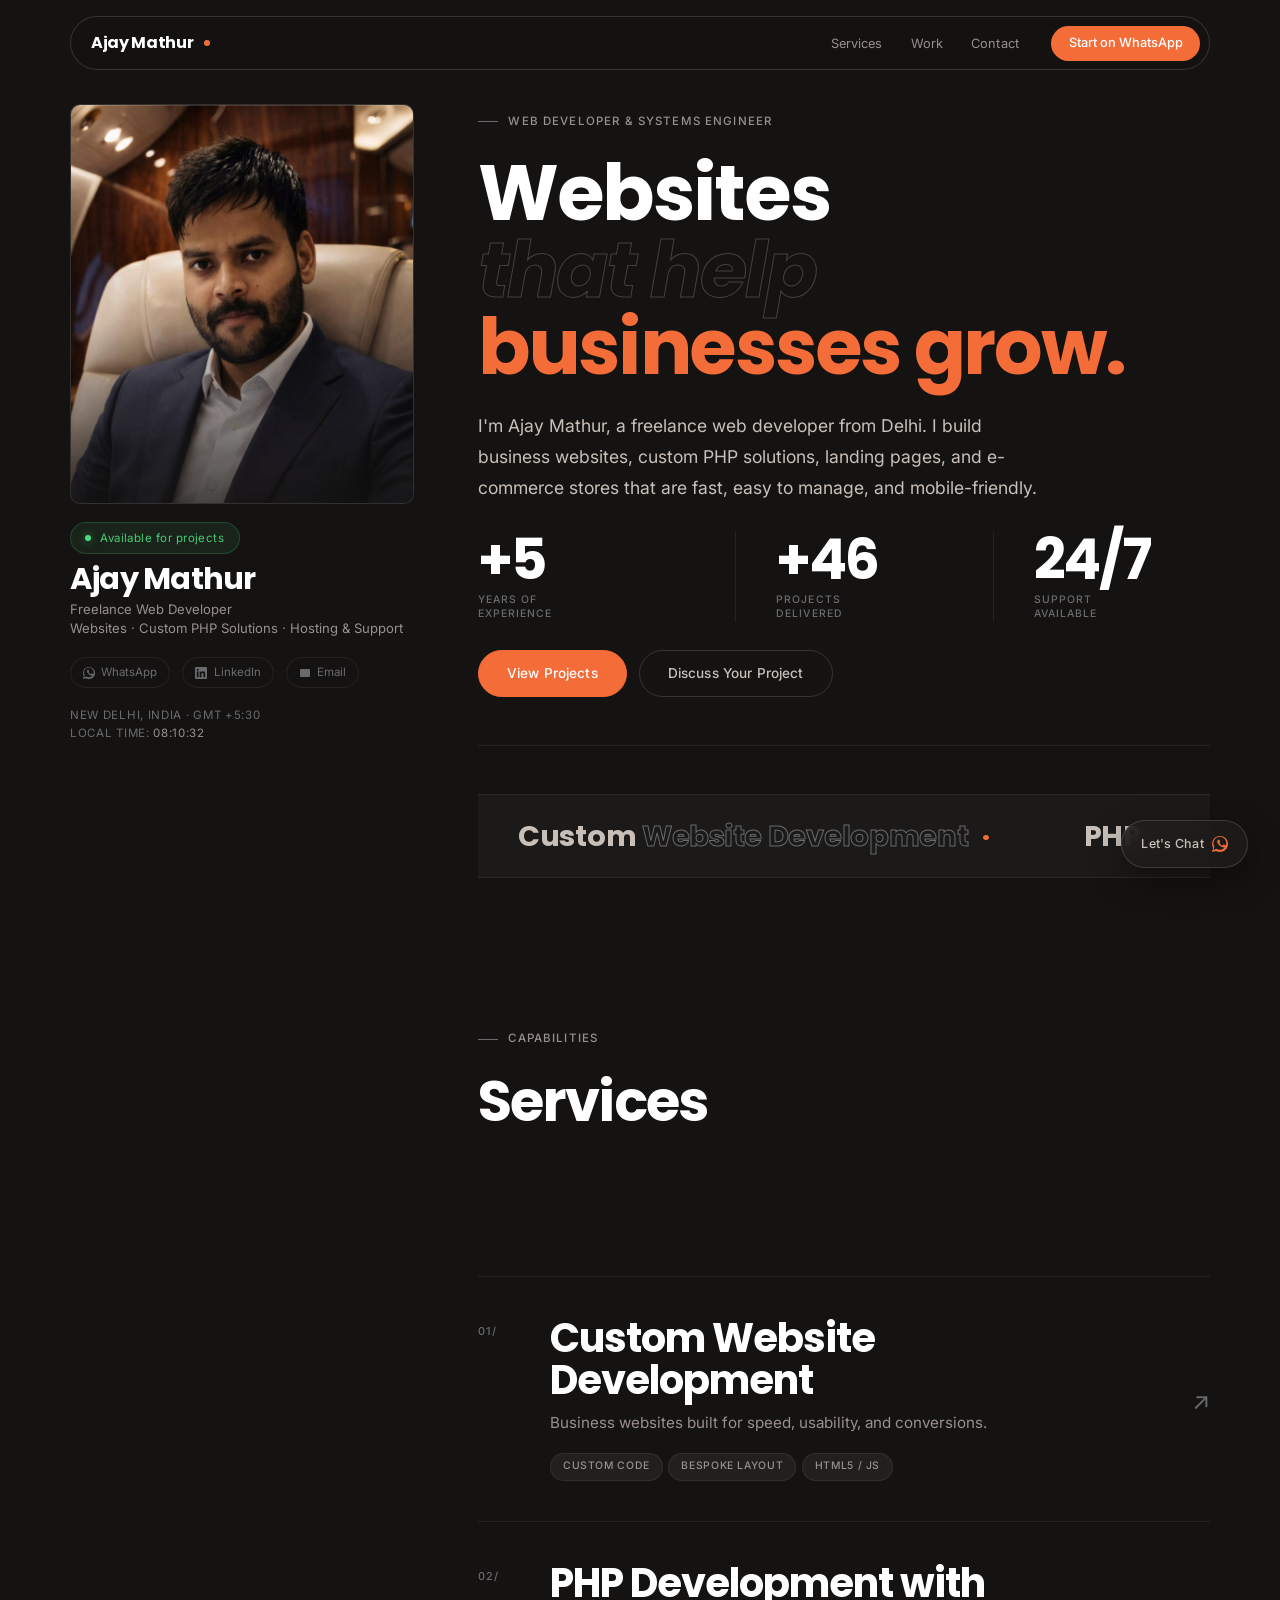
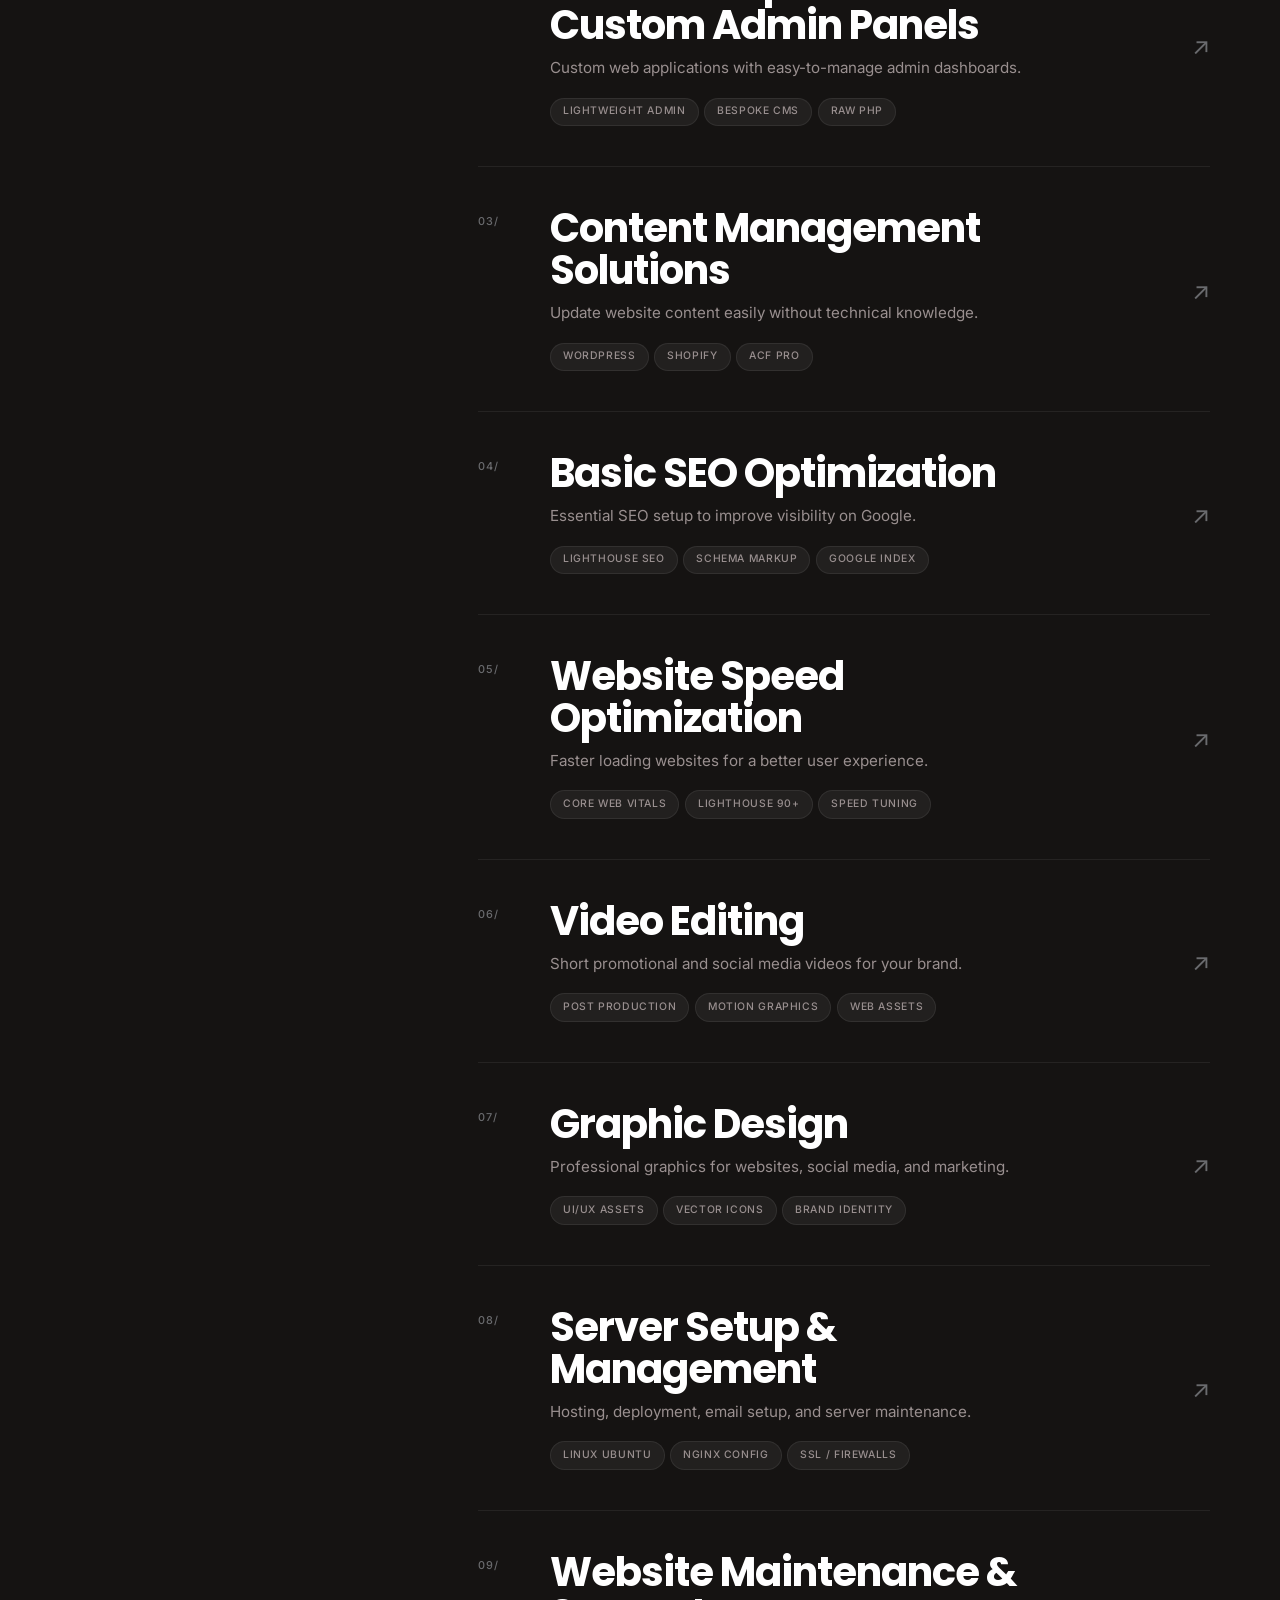
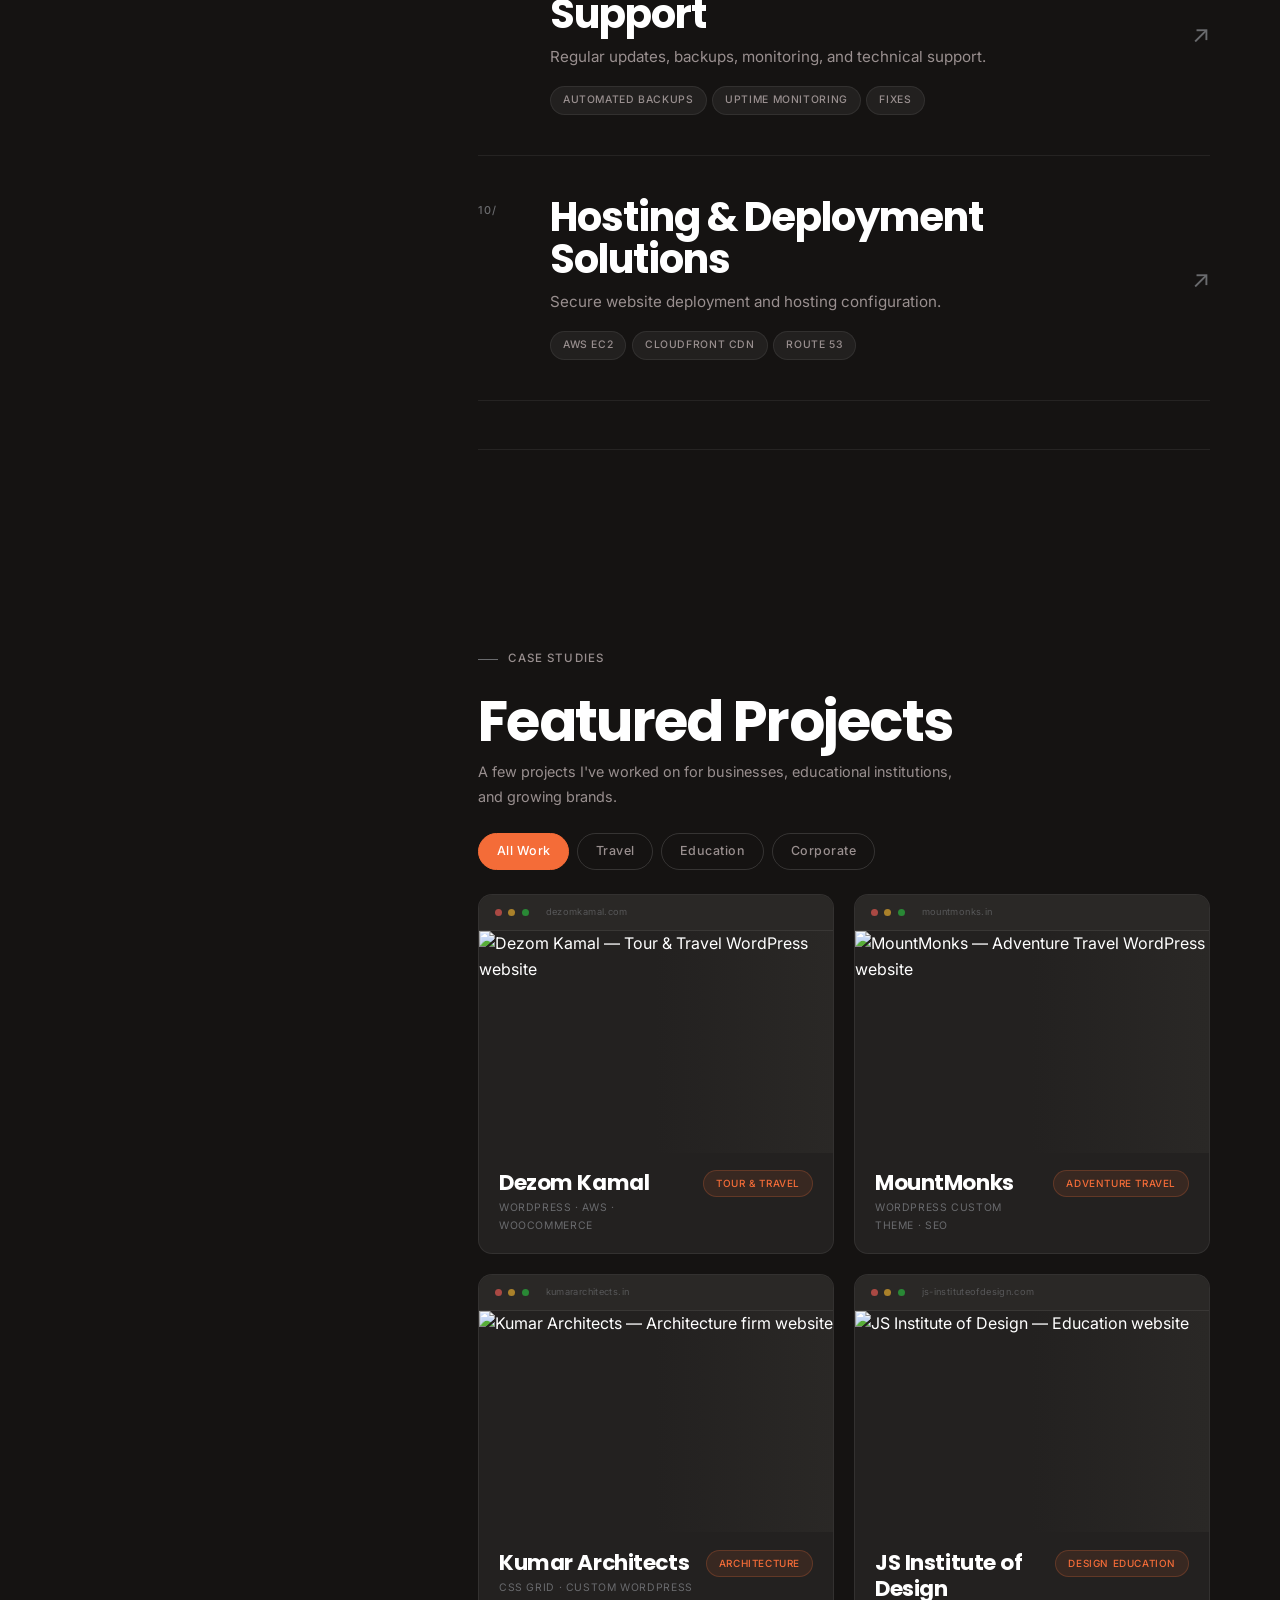
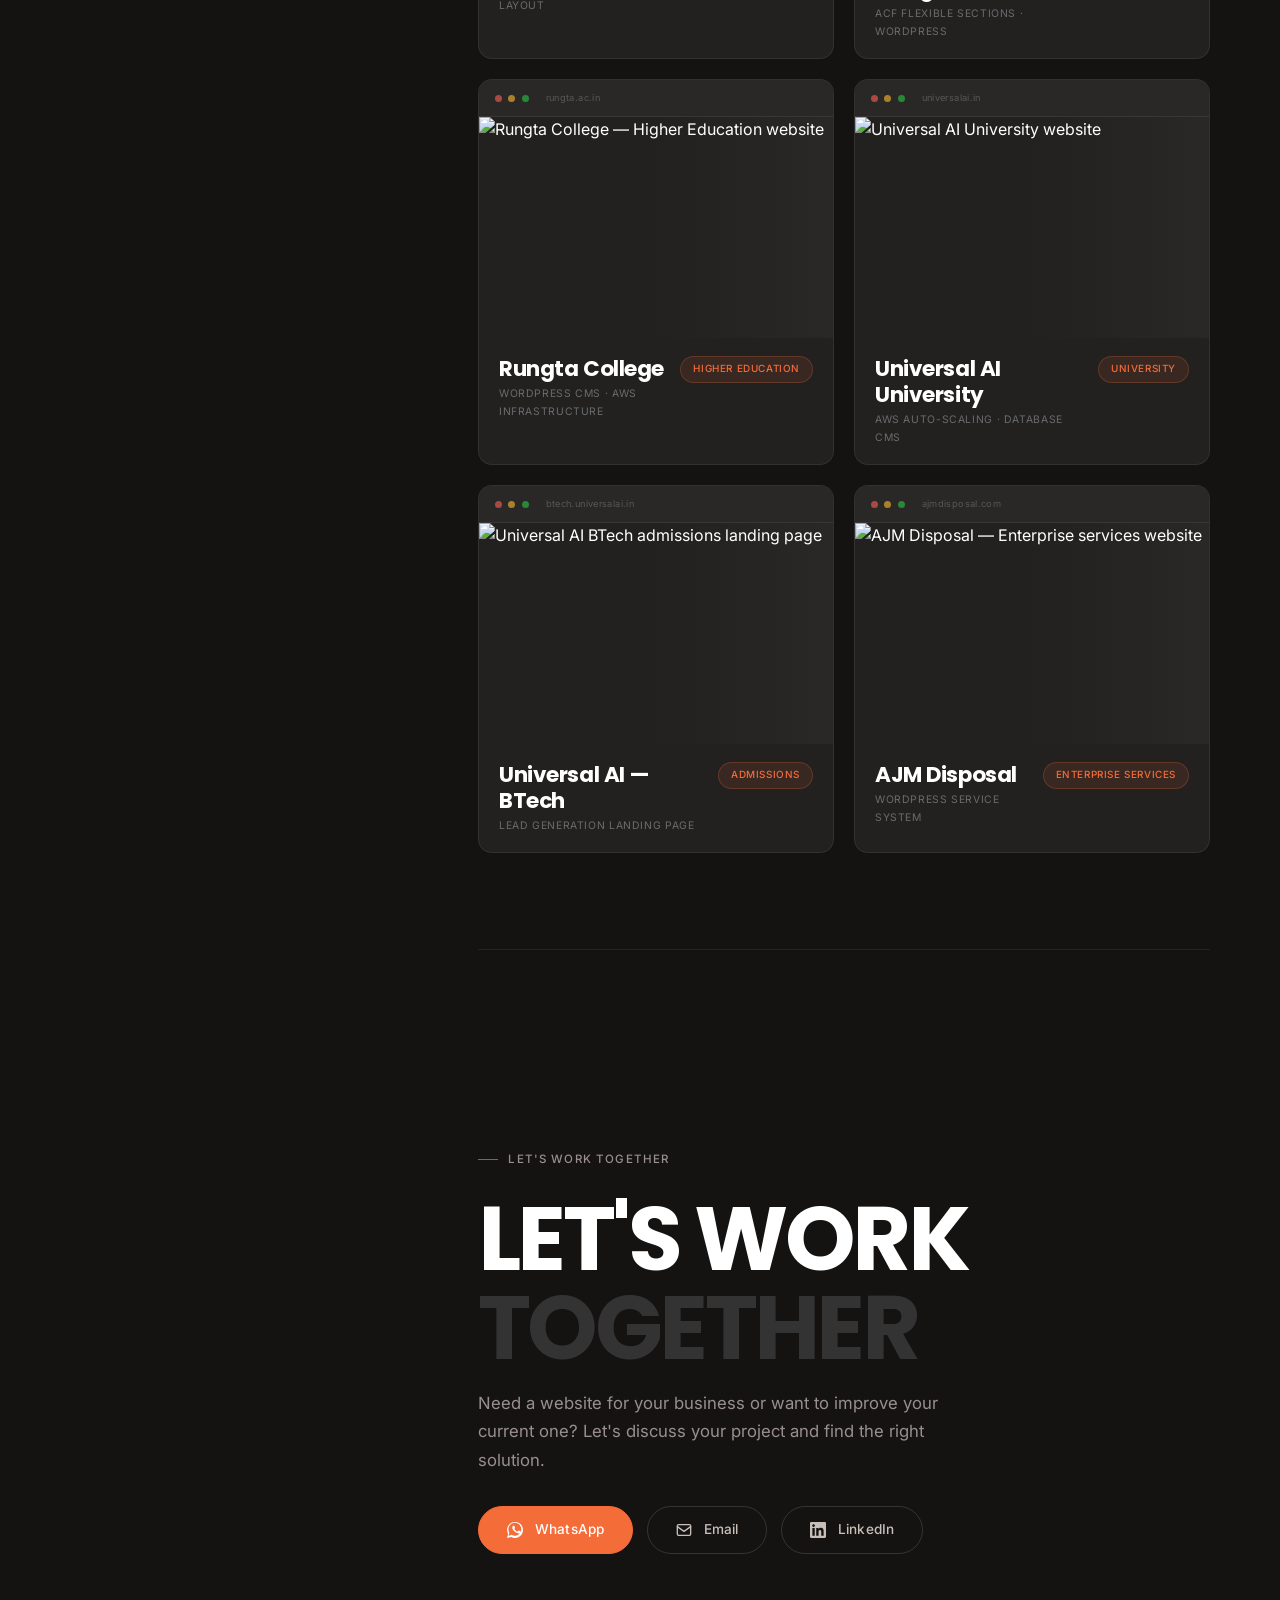
==== index.html @ 5caf0325 "Update index.html" ====
<!DOCTYPE html>
<html lang="en">
<head>
  <meta charset="UTF-8">
  <meta name="viewport" content="width=device-width, initial-scale=1.0">
  <title>Ajay Mathur — Freelance Web Developer & WordPress Specialist</title>
  <meta name="description" content="Ajay Mathur — Freelance WordPress Developer, Shopify Developer, AWS Deployment Specialist and Website Migration Expert based in New Delhi, India.">
  <meta name="keywords" content="Ajay Mathur, WordPress developer India, Shopify developer, AWS deployment, website migration, web developer">
  <meta name="author" content="Ajay Mathur">
  <meta property="og:title" content="Ajay Mathur — Freelance Web Developer">
  <meta property="og:description" content="WordPress Developer · Shopify Developer · AWS Deployment Specialist · Website Migration & Optimization Expert">
  <meta property="og:type" content="website">
  <meta property="og:url" content="https://ajaymathurofficial.github.io/">
  <meta name="twitter:card" content="summary_large_image">
  <meta name="twitter:title" content="Ajay Mathur — Freelance Web Developer">
  <link rel="preconnect" href="https://fonts.googleapis.com">
  <link rel="preconnect" href="https://fonts.gstatic.com" crossorigin>
  <link rel="stylesheet" href="css/main.css">
  <link rel="stylesheet" href="css/pages.css">
  <link rel="stylesheet" href="css/mobile.css">
  <link rel="apple-touch-icon" sizes="57x57" href="/apple-icon-57x57.png">
<link rel="apple-touch-icon" sizes="60x60" href="/apple-icon-60x60.png">
<link rel="apple-touch-icon" sizes="72x72" href="/apple-icon-72x72.png">
<link rel="apple-touch-icon" sizes="76x76" href="/apple-icon-76x76.png">
<link rel="apple-touch-icon" sizes="114x114" href="/apple-icon-114x114.png">
<link rel="apple-touch-icon" sizes="120x120" href="/apple-icon-120x120.png">
<link rel="apple-touch-icon" sizes="144x144" href="/apple-icon-144x144.png">
<link rel="apple-touch-icon" sizes="152x152" href="/apple-icon-152x152.png">
<link rel="apple-touch-icon" sizes="180x180" href="/apple-icon-180x180.png">
<link rel="icon" type="image/png" sizes="192x192"  href="/android-icon-192x192.png">
<link rel="icon" type="image/png" sizes="32x32" href="/favicon-32x32.png">
<link rel="icon" type="image/png" sizes="96x96" href="/favicon-96x96.png">
<link rel="icon" type="image/png" sizes="16x16" href="/favicon-16x16.png">
<link rel="manifest" href="/manifest.json">
<meta name="msapplication-TileColor" content="#ffffff">
<meta name="msapplication-TileImage" content="/ms-icon-144x144.png">
<meta name="theme-color" content="#ffffff">
</head>
<body>

  <div id="cursor-dot" aria-hidden="true"></div>
  <div id="cursor-ring" aria-hidden="true"></div>
  <div id="scroll-progress" aria-hidden="true"></div>

  <!-- ══ FLOATING NAV ══════════════════════════════════════ -->
  <header id="site-header" class="header" role="banner">
    <div class="header__inner">

      <a href="index.html" class="logo" aria-label="Ajay Mathur — Home">
        <span class="logo__name">Ajay Mathur</span>
        <span class="logo__dot" aria-hidden="true"></span>
      </a>

      <button id="nav-toggle" class="nav-toggle" aria-expanded="false" aria-controls="nav-menu" aria-label="Toggle navigation">
        <span></span><span></span><span></span>
      </button>

      <nav id="nav-menu" class="nav" role="navigation" aria-label="Main navigation">
        <ul class="nav__list" role="list">
          <li><a href="#services" class="nav__link">Services</a></li>
          <li><a href="#work"     class="nav__link">Work</a></li>
          <li><a href="#contact"  class="nav__link">Contact</a></li>
        </ul>
        <a href="https://wa.me/919310282075" target="_blank" rel="noopener noreferrer" class="nav__cta" data-magnetic>
          Start on WhatsApp
        </a>
      </nav>
    </div>
  </header>

  <main id="main-content">

    <!-- ══ MAIN LAYOUT: Sticky Sidebar + Scrolling Content ══ -->
    <div class="home-wrapper">

      <!-- LEFT — Sticky Sidebar -->
      <aside class="home-sidebar" aria-label="Profile sidebar">

        <!-- Portrait -->
        <div class="sidebar-portrait reveal-scale">
          <img
            src="profile.png"
            alt="Ajay Mathur — Freelance Web Developer & Systems Engineer, New Delhi"
            class="sidebar-portrait__img"
            width="480" height="640"
            loading="eager"
            fetchpriority="high"
          >
        </div>

        <!-- Name + status -->
        <div class="sidebar-info reveal reveal-delay-1">
          <div class="status-pill" style="margin-bottom: 0.6rem;">
            <span class="status-pill__dot" aria-hidden="true"></span>
            Available for projects
          </div>
          <p class="sidebar-info__name">Ajay Mathur</p>
          <p class="sidebar-info__role">
            Freelance Web Developer<br>
            Websites · Custom PHP Solutions · Hosting & Support
          </p>
        </div>

        <!-- Social links -->
        <div class="sidebar-socials reveal reveal-delay-2" data-stagger>
          <a href="https://wa.me/919310282075" target="_blank" rel="noopener noreferrer" class="sidebar-socials__link" aria-label="WhatsApp">
            <svg viewBox="0 0 24 24" aria-hidden="true"><path d="M.057 24l1.687-6.163c-1.041-1.804-1.588-3.849-1.587-5.946C.06 5.348 5.397.01 12.008.01c3.202.001 6.212 1.246 8.477 3.514 2.266 2.268 3.507 5.28 3.505 8.484-.004 6.657-5.34 11.997-11.953 11.997-2.005-.001-3.973-.502-5.724-1.455L0 24zm6.59-4.846c1.6.95 3.188 1.449 4.825 1.451 5.436 0 9.86-4.37 9.864-9.799.002-2.63-1.023-5.101-2.885-6.965C16.488 2.01 14.039.989 11.996.989c-5.445 0-9.873 4.38-9.877 9.808-.002 1.76.471 3.478 1.37 4.98L2.45 21.03l4.197-1.876zm13.14-5.32c-.31-.156-1.834-.905-2.116-1.008-.28-.102-.486-.156-.69.156-.202.312-.782 1.008-.958 1.213-.177.205-.353.23-.663.074-.31-.156-1.31-.483-2.497-1.543-.923-.824-1.547-1.842-1.728-2.154-.18-.312-.02-.48.136-.635.14-.14.31-.36.467-.54.155-.18.207-.312.31-.52.103-.208.052-.39-.026-.546-.078-.156-.69-1.664-.945-2.277-.25-.598-.5-.517-.69-.527l-.59-.01c-.204 0-.537.077-.818.384-.28.307-1.074 1.05-1.074 2.56 0 1.51 1.1 2.969 1.253 3.176.153.208 2.164 3.303 5.242 4.634.733.317 1.306.507 1.75.648.736.234 1.407.2 1.936.12.59-.09 1.834-.75 2.09-1.474.256-.723.256-1.344.18-1.474-.077-.13-.28-.208-.59-.364z"/></svg>
            WhatsApp
          </a>
          <a href="https://www.linkedin.com/in/ajay-mathur-03a626254/" target="_blank" rel="noopener noreferrer" class="sidebar-socials__link" aria-label="LinkedIn">
            <svg viewBox="0 0 24 24" aria-hidden="true"><path d="M20.447 20.452h-3.554v-5.569c0-1.328-.027-3.037-1.852-3.037-1.853 0-2.136 1.445-2.136 2.939v5.667H9.351V9h3.414v1.561h.046c.477-.9 1.637-1.85 3.37-1.85 3.601 0 4.267 2.37 4.267 5.455v6.286zM5.337 7.433c-1.144 0-2.063-.926-2.063-2.065 0-1.138.92-2.063 2.063-2.063 1.14 0 2.064.925 2.064 2.063 0 1.139-.925 2.065-2.064 2.065zm1.782 13.019H3.555V9h3.564v11.452zM22.225 0H1.771C.792 0 0 .774 0 1.729v20.542C0 23.227.792 24 1.771 24h20.451C23.2 24 24 23.227 24 22.271V1.729C24 .774 23.2 0 22.222 0h.003z"/></svg>
            LinkedIn
          </a>
          <a href="mailto:mailtomathurajay@gmail.com" class="sidebar-socials__link" aria-label="Email">
            <svg viewBox="0 0 24 24" fill="none" stroke-width="2" stroke-linecap="round" stroke-linejoin="round" aria-hidden="true"><rect x="2" y="4" width="20" height="16" rx="2"/><path d="M22 7l-10 7L2 7"/></svg>
            Email
          </a>
        </div>

        <!-- Location & Live Clock -->
        <p class="reveal reveal-delay-3" style="font-size: 0.72rem; color: var(--ink-4); letter-spacing: 0.06em; text-transform: uppercase; font-weight: 400; line-height: 1.6;">
          New Delhi, India · GMT +5:30<br>
          Local Time: <span id="local-time" class="footer__live-time" style="color: var(--ink-3);">--:--:--</span>
        </p>

      </aside>

      <!-- RIGHT — Scrolling content column -->
      <div class="home-content">

        <!-- BIO / INTRO -->
        <section class="home-bio" aria-labelledby="bio-heading">
          <p class="sec-label reveal">Web Developer & Systems Engineer</p>
          <h1 id="bio-heading" class="home-bio__heading reveal reveal-delay-1">
            Websites<br>
            <em>that help</em><br>
            <span class="highlight">businesses grow.</span>
          </h1>
          <p class="home-bio__lead reveal reveal-delay-2">
            I'm Ajay Mathur, a freelance web developer from Delhi. I build business websites, custom PHP solutions, landing pages, and e-commerce stores that are fast, easy to manage, and mobile-friendly.
          </p>

          <!-- STATS ROW — Sawad pattern: +N / LABEL pairs -->
          <div class="home-stats reveal reveal-delay-3">
            <div class="home-stat">
              <span class="home-stat__num">+5</span>
              <span class="home-stat__label">Years of<br>Experience</span>
            </div>
            <div class="home-stat">
              <span class="home-stat__num">+46</span>
              <span class="home-stat__label">Projects<br>Delivered</span>
            </div>
            <div class="home-stat">
              <span class="home-stat__num">24/7</span>
              <span class="home-stat__label">Support <br>Available</span>
            </div>
          </div>

          <div class="bio-cta-row reveal reveal-delay-4">
            <a href="#work" class="btn btn-accent" data-magnetic>View Projects</a>
            <a href="#contact" class="btn btn-outline" data-magnetic>Discuss Your Project</a>
          </div>
        </section>

        <!-- MARQUEE TICKER -->
        <div class="marquee" aria-hidden="true" role="presentation">
          <div class="marquee__track">
            <span class="marquee__item"><b>Custom</b> Website Development&nbsp;<span class="marquee__sep">·</span>&nbsp;</span>
            <span class="marquee__item"><b>PHP</b> Admin Panels&nbsp;<span class="marquee__sep">·</span>&nbsp;</span>
            <span class="marquee__item"><b>Content</b> Management Solutions&nbsp;<span class="marquee__sep">·</span>&nbsp;</span>
            <span class="marquee__item"><b>Basic</b> SEO Optimization&nbsp;<span class="marquee__sep">·</span>&nbsp;</span>
            <span class="marquee__item"><b>Website</b> Speed Optimization&nbsp;<span class="marquee__sep">·</span>&nbsp;</span>
            <span class="marquee__item"><b>Server</b> Setup & Management&nbsp;<span class="marquee__sep">·</span>&nbsp;</span>
            <span class="marquee__item"><b>Hosting</b> & Deployment Solutions&nbsp;<span class="marquee__sep">·</span>&nbsp;</span>
            <span class="marquee__item"><b>Custom</b> Website Development&nbsp;<span class="marquee__sep">·</span>&nbsp;</span>
            <span class="marquee__item"><b>PHP</b> Admin Panels&nbsp;<span class="marquee__sep">·</span>&nbsp;</span>
            <span class="marquee__item"><b>Content</b> Management Solutions&nbsp;<span class="marquee__sep">·</span>&nbsp;</span>
            <span class="marquee__item"><b>Basic</b> SEO Optimization&nbsp;<span class="marquee__sep">·</span>&nbsp;</span>
            <span class="marquee__item"><b>Website</b> Speed Optimization&nbsp;<span class="marquee__sep">·</span>&nbsp;</span>
            <span class="marquee__item"><b>Server</b> Setup & Management&nbsp;<span class="marquee__sep">·</span>&nbsp;</span>
            <span class="marquee__item"><b>Hosting</b> & Deployment Solutions&nbsp;<span class="marquee__sep">·</span>&nbsp;</span>
          </div>
        </div>

        <!-- SERVICES SECTION -->
        <section id="services" class="home-services" aria-labelledby="services-heading">
          <p class="sec-label reveal">Capabilities</p>
          <h2 id="services-heading" class="reveal reveal-delay-1" style="font-size: clamp(2rem, 5vw, 3.5rem); margin-bottom: var(--space-md); letter-spacing: -0.03em;">
            Services
          </h2>

          <div class="services-list" role="list" data-stagger>

            <article class="service-row reveal" role="listitem">
              <span class="service-row__num">01/</span>
              <div class="service-row__main">
                <h3 class="service-row__title">Custom Website Development</h3>
                <p class="service-row__desc">Business websites built for speed, usability, and conversions.</p>
                <div class="service-row__tags">
                  <span class="tag">Custom Code</span>
                  <span class="tag">Bespoke Layout</span>
                  <span class="tag">HTML5 / JS</span>
                </div>
              </div>
              <span class="service-row__arrow" aria-hidden="true">↗</span>
            </article>

            <article class="service-row reveal" role="listitem">
              <span class="service-row__num">02/</span>
              <div class="service-row__main">
                <h3 class="service-row__title">PHP Development with Custom Admin Panels</h3>
                <p class="service-row__desc">Custom web applications with easy-to-manage admin dashboards.</p>
                <div class="service-row__tags">
                  <span class="tag">Lightweight Admin</span>
                  <span class="tag">Bespoke CMS</span>
                  <span class="tag">Raw PHP</span>
                </div>
              </div>
              <span class="service-row__arrow" aria-hidden="true">↗</span>
            </article>

            <article class="service-row reveal" role="listitem">
              <span class="service-row__num">03/</span>
              <div class="service-row__main">
                <h3 class="service-row__title">Content Management Solutions</h3>
                <p class="service-row__desc">Update website content easily without technical knowledge.</p>
                <div class="service-row__tags">
                  <span class="tag">WordPress</span>
                  <span class="tag">Shopify</span>
                  <span class="tag">ACF Pro</span>
                </div>
              </div>
              <span class="service-row__arrow" aria-hidden="true">↗</span>
            </article>

            <article class="service-row reveal" role="listitem">
              <span class="service-row__num">04/</span>
              <div class="service-row__main">
                <h3 class="service-row__title">Basic SEO Optimization</h3>
                <p class="service-row__desc">Essential SEO setup to improve visibility on Google.</p>
                <div class="service-row__tags">
                  <span class="tag">Lighthouse SEO</span>
                  <span class="tag">Schema Markup</span>
                  <span class="tag">Google Index</span>
                </div>
              </div>
              <span class="service-row__arrow" aria-hidden="true">↗</span>
            </article>

            <article class="service-row reveal" role="listitem">
              <span class="service-row__num">05/</span>
              <div class="service-row__main">
                <h3 class="service-row__title">Website Speed Optimization</h3>
                <p class="service-row__desc">Faster loading websites for a better user experience.</p>
                <div class="service-row__tags">
                  <span class="tag">Core Web Vitals</span>
                  <span class="tag">Lighthouse 90+</span>
                  <span class="tag">Speed Tuning</span>
                </div>
              </div>
              <span class="service-row__arrow" aria-hidden="true">↗</span>
            </article>

            <article class="service-row reveal" role="listitem">
              <span class="service-row__num">06/</span>
              <div class="service-row__main">
                <h3 class="service-row__title">Video Editing</h3>
                <p class="service-row__desc">Short promotional and social media videos for your brand.</p>
                <div class="service-row__tags">
                  <span class="tag">Post Production</span>
                  <span class="tag">Motion Graphics</span>
                  <span class="tag">Web Assets</span>
                </div>
              </div>
              <span class="service-row__arrow" aria-hidden="true">↗</span>
            </article>

            <article class="service-row reveal" role="listitem">
              <span class="service-row__num">07/</span>
              <div class="service-row__main">
                <h3 class="service-row__title">Graphic Design</h3>
                <p class="service-row__desc">Professional graphics for websites, social media, and marketing.</p>
                <div class="service-row__tags">
                  <span class="tag">UI/UX Assets</span>
                  <span class="tag">Vector Icons</span>
                  <span class="tag">Brand Identity</span>
                </div>
              </div>
              <span class="service-row__arrow" aria-hidden="true">↗</span>
            </article>

            <article class="service-row reveal" role="listitem">
              <span class="service-row__num">08/</span>
              <div class="service-row__main">
                <h3 class="service-row__title">Server Setup & Management</h3>
                <p class="service-row__desc">Hosting, deployment, email setup, and server maintenance.</p>
                <div class="service-row__tags">
                  <span class="tag">Linux Ubuntu</span>
                  <span class="tag">Nginx Config</span>
                  <span class="tag">SSL / Firewalls</span>
                </div>
              </div>
              <span class="service-row__arrow" aria-hidden="true">↗</span>
            </article>

            <article class="service-row reveal" role="listitem">
              <span class="service-row__num">09/</span>
              <div class="service-row__main">
                <h3 class="service-row__title">Website Maintenance & Support</h3>
                <p class="service-row__desc">Regular updates, backups, monitoring, and technical support.</p>
                <div class="service-row__tags">
                  <span class="tag">Automated Backups</span>
                  <span class="tag">Uptime Monitoring</span>
                  <span class="tag">Fixes</span>
                </div>
              </div>
              <span class="service-row__arrow" aria-hidden="true">↗</span>
            </article>

            <article class="service-row reveal" role="listitem">
              <span class="service-row__num">10/</span>
              <div class="service-row__main">
                <h3 class="service-row__title">Hosting & Deployment Solutions</h3>
                <p class="service-row__desc">Secure website deployment and hosting configuration.</p>
                <div class="service-row__tags">
                  <span class="tag">AWS EC2</span>
                  <span class="tag">CloudFront CDN</span>
                  <span class="tag">Route 53</span>
                </div>
              </div>
              <span class="service-row__arrow" aria-hidden="true">↗</span>
            </article>

          </div>
        </section>

        <!-- FEATURED PROJECTS SECTION -->
        <section id="work" class="home-projects" aria-labelledby="projects-heading">
          <div class="section-header-row" data-stagger>
            <div>
              <p class="sec-label reveal">Case Studies</p>
              <h2 id="projects-heading" class="reveal reveal-delay-1" style="font-size: clamp(2rem, 5vw, 3.5rem); letter-spacing: -0.03em;">
                Featured Projects
              </h2>
              <p class="reveal reveal-delay-2" style="font-size: 0.9rem; color: var(--ink-3); margin-top: 0.5rem; max-width: 480px;">
                A few projects I've worked on for businesses, educational institutions, and growing brands.
              </p>
            </div>

            <!-- Filter buttons -->
            <div class="reveal reveal-delay-3" role="group" aria-label="Filter projects by category">
              <div id="project-filters" style="display:flex; flex-wrap:wrap; gap:0.5rem;">
                <button class="proj-filter proj-filter--active" data-filter="all" id="filter-all">All Work</button>
                <button class="proj-filter" data-filter="travel" id="filter-travel">Travel</button>
                <button class="proj-filter" data-filter="education" id="filter-education">Education</button>
                <button class="proj-filter" data-filter="corporate" id="filter-corporate">Corporate</button>
              </div>
            </div>
          </div>

          <div class="work-grid" id="projects-grid" data-stagger>

            <!-- 1: Dezom Kamal (Travel) -->
            <a href="https://dezomkamal.com" target="_blank" rel="noopener noreferrer" class="work-card reveal" data-category="travel" style="text-decoration: none; color: inherit;">
              <div class="work-card__chrome" aria-hidden="true">
                <span class="chrome-dot"></span><span class="chrome-dot"></span><span class="chrome-dot"></span>
                <span class="chrome-url">dezomkamal.com</span>
              </div>
              <div class="work-card__img-wrap">
                <img src="https://api.microlink.io/?url=https%3A%2F%2Fdezomkamal.com&screenshot=true&meta=false&embed=screenshot.url&viewport.width=1280&viewport.height=800&waitFor=3000"
                  alt="Dezom Kamal — Tour & Travel WordPress website" class="work-card__img" loading="lazy" width="1280" height="800">
              </div>
              <div class="work-card__info">
                <div>
                  <h3 class="work-card__title">Dezom Kamal</h3>
                  <p class="work-card__sub">WordPress · AWS · WooCommerce</p>
                </div>
                <span class="work-card__badge">Tour &amp; Travel</span>
              </div>
            </a>

            <!-- 2: MountMonks (Travel) -->
            <a href="https://mountmonks.in" target="_blank" rel="noopener noreferrer" class="work-card reveal reveal-delay-1" data-category="travel" style="text-decoration: none; color: inherit;">
              <div class="work-card__chrome" aria-hidden="true">
                <span class="chrome-dot"></span><span class="chrome-dot"></span><span class="chrome-dot"></span>
                <span class="chrome-url">mountmonks.in</span>
              </div>
              <div class="work-card__img-wrap">
                <img src="https://api.microlink.io/?url=https%3A%2F%2Fmountmonks.in&screenshot=true&meta=false&embed=screenshot.url&viewport.width=1280&viewport.height=800&waitFor=3000"
                  alt="MountMonks — Adventure Travel WordPress website" class="work-card__img" loading="lazy" width="1280" height="800">
              </div>
              <div class="work-card__info">
                <div>
                  <h3 class="work-card__title">MountMonks</h3>
                  <p class="work-card__sub">WordPress Custom Theme · SEO</p>
                </div>
                <span class="work-card__badge">Adventure Travel</span>
              </div>
            </a>

            <!-- 3: Kumar Architects (Corporate) -->
            <a href="https://kumararchitects.in" target="_blank" rel="noopener noreferrer" class="work-card reveal" data-category="corporate" style="text-decoration: none; color: inherit;">
              <div class="work-card__chrome" aria-hidden="true">
                <span class="chrome-dot"></span><span class="chrome-dot"></span><span class="chrome-dot"></span>
                <span class="chrome-url">kumararchitects.in</span>
              </div>
              <div class="work-card__img-wrap">
                <img src="https://api.microlink.io/?url=https%3A%2F%2Fkumararchitects.in&screenshot=true&meta=false&embed=screenshot.url&viewport.width=1280&viewport.height=800&waitFor=3000"
                  alt="Kumar Architects — Architecture firm website" class="work-card__img" loading="lazy" width="1280" height="800">
              </div>
              <div class="work-card__info">
                <div>
                  <h3 class="work-card__title">Kumar Architects</h3>
                  <p class="work-card__sub">CSS Grid · Custom WordPress Layout</p>
                </div>
                <span class="work-card__badge">Architecture</span>
              </div>
            </a>

            <!-- 4: JS Institute of Design (Education) -->
            <a href="https://js-instituteofdesign.com" target="_blank" rel="noopener noreferrer" class="work-card reveal reveal-delay-1" data-category="education" style="text-decoration: none; color: inherit;">
              <div class="work-card__chrome" aria-hidden="true">
                <span class="chrome-dot"></span><span class="chrome-dot"></span><span class="chrome-dot"></span>
                <span class="chrome-url">js-instituteofdesign.com</span>
              </div>
              <div class="work-card__img-wrap">
                <img src="https://api.microlink.io/?url=https%3A%2F%2Fjs-instituteofdesign.com&screenshot=true&meta=false&embed=screenshot.url&viewport.width=1280&viewport.height=800&waitFor=3000"
                  alt="JS Institute of Design — Education website" class="work-card__img" loading="lazy" width="1280" height="800">
              </div>
              <div class="work-card__info">
                <div>
                  <h3 class="work-card__title">JS Institute of Design</h3>
                  <p class="work-card__sub">ACF Flexible Sections · WordPress</p>
                </div>
                <span class="work-card__badge">Design Education</span>
              </div>
            </a>

            <!-- 5: Rungta College (Education) -->
            <a href="https://rungta.ac.in" target="_blank" rel="noopener noreferrer" class="work-card reveal" data-category="education" style="text-decoration: none; color: inherit;">
              <div class="work-card__chrome" aria-hidden="true">
                <span class="chrome-dot"></span><span class="chrome-dot"></span><span class="chrome-dot"></span>
                <span class="chrome-url">rungta.ac.in</span>
              </div>
              <div class="work-card__img-wrap">
                <img src="https://api.microlink.io/?url=https%3A%2F%2Frungta.ac.in&screenshot=true&meta=false&embed=screenshot.url&viewport.width=1280&viewport.height=800&waitFor=3000"
                  alt="Rungta College — Higher Education website" class="work-card__img" loading="lazy" width="1280" height="800">
              </div>
              <div class="work-card__info">
                <div>
                  <h3 class="work-card__title">Rungta College</h3>
                  <p class="work-card__sub">WordPress CMS · AWS Infrastructure</p>
                </div>
                <span class="work-card__badge">Higher Education</span>
              </div>
            </a>

            <!-- 6: Universal AI University (Education) -->
            <a href="https://universalai.in" target="_blank" rel="noopener noreferrer" class="work-card reveal reveal-delay-1" data-category="education" style="text-decoration: none; color: inherit;">
              <div class="work-card__chrome" aria-hidden="true">
                <span class="chrome-dot"></span><span class="chrome-dot"></span><span class="chrome-dot"></span>
                <span class="chrome-url">universalai.in</span>
              </div>
              <div class="work-card__img-wrap">
                <img src="https://api.microlink.io/?url=https%3A%2F%2Fwww.universalai.in&screenshot=true&meta=false&embed=screenshot.url&viewport.width=1280&viewport.height=800&waitFor=3000"
                  alt="Universal AI University website" class="work-card__img" loading="lazy" width="1280" height="800">
              </div>
              <div class="work-card__info">
                <div>
                  <h3 class="work-card__title">Universal AI University</h3>
                  <p class="work-card__sub">AWS Auto-Scaling · Database CMS</p>
                </div>
                <span class="work-card__badge">University</span>
              </div>
            </a>

            <!-- 7: Universal AI BTech (Education) -->
            <a href="https://btech.universalai.in" target="_blank" rel="noopener noreferrer" class="work-card reveal" data-category="education" style="text-decoration: none; color: inherit;">
              <div class="work-card__chrome" aria-hidden="true">
                <span class="chrome-dot"></span><span class="chrome-dot"></span><span class="chrome-dot"></span>
                <span class="chrome-url">btech.universalai.in</span>
              </div>
              <div class="work-card__img-wrap">
                <img src="https://api.microlink.io/?url=https%3A%2F%2Fbtech.universalai.in&screenshot=true&meta=false&embed=screenshot.url&viewport.width=1280&viewport.height=800&waitFor=3000"
                  alt="Universal AI BTech admissions landing page" class="work-card__img" loading="lazy" width="1280" height="800">
              </div>
              <div class="work-card__info">
                <div>
                  <h3 class="work-card__title">Universal AI — BTech</h3>
                  <p class="work-card__sub">Lead Generation Landing Page</p>
                </div>
                <span class="work-card__badge">Admissions</span>
              </div>
            </a>

            <!-- 8: AJM Disposal (Corporate) -->
            <a href="https://ajmdisposal.com" target="_blank" rel="noopener noreferrer" class="work-card reveal reveal-delay-1" data-category="corporate" style="text-decoration: none; color: inherit;">
              <div class="work-card__chrome" aria-hidden="true">
                <span class="chrome-dot"></span><span class="chrome-dot"></span><span class="chrome-dot"></span>
                <span class="chrome-url">ajmdisposal.com</span>
              </div>
              <div class="work-card__img-wrap">
                <img src="https://api.microlink.io/?url=https%3A%2F%2Fajmdisposal.com&screenshot=true&meta=false&embed=screenshot.url&viewport.width=1280&viewport.height=800&waitFor=3000"
                  alt="AJM Disposal — Enterprise services website" class="work-card__img" loading="lazy" width="1280" height="800">
              </div>
              <div class="work-card__info">
                <div>
                  <h3 class="work-card__title">AJM Disposal</h3>
                  <p class="work-card__sub">WordPress Service System</p>
                </div>
                <span class="work-card__badge">Enterprise Services</span>
              </div>
            </a>

          </div>
        </section>

        <!-- CTA & CONTACT SECTION -->
        <section id="contact" class="home-cta" aria-labelledby="home-cta-heading" style="padding-top: var(--space-lg); padding-bottom: var(--space-2xl);">
          <p class="sec-label reveal">Let's Work Together</p>
          <h2 id="home-cta-heading" class="home-cta__heading reveal reveal-delay-1">
            LET'S WORK<br>
            <span class="cta-ghost">TOGETHER</span>
          </h2>
          <p class="reveal reveal-delay-2" style="color: var(--ink-3); margin-top: -0.5rem; margin-bottom: 2rem; max-width: 480px; font-size: clamp(0.9rem, 1.5vw, 1.05rem); line-height: 1.7;">
            Need a website for your business or want to improve your current one? Let's discuss your project and find the right solution.
          </p>
          <div class="cta-btn-row reveal reveal-delay-3">
            <a href="https://wa.me/919310282075" target="_blank" rel="noopener noreferrer" class="btn btn-accent" data-magnetic style="display: inline-flex; align-items: center; gap: 0.5rem;">
              <svg viewBox="0 0 24 24" fill="currentColor" width="16" height="16" aria-hidden="true" style="margin-right:0.25rem;"><path d="M.057 24l1.687-6.163c-1.041-1.804-1.588-3.849-1.587-5.946C.06 5.348 5.397.01 12.008.01c3.202.001 6.212 1.246 8.477 3.514 2.266 2.268 3.507 5.28 3.505 8.484-.004 6.657-5.34 11.997-11.953 11.997-2.005-.001-3.973-.502-5.724-1.455L0 24zm6.59-4.846c1.6.95 3.188 1.449 4.825 1.451 5.436 0 9.86-4.37 9.864-9.799.002-2.63-1.023-5.101-2.885-6.965C16.488 2.01 14.039.989 11.996.989c-5.445 0-9.873 4.38-9.877 9.808-.002 1.76.471 3.478 1.37 4.98L2.45 21.03l4.197-1.876zm13.14-5.32c-.31-.156-1.834-.905-2.116-1.008-.28-.102-.486-.156-.69.156-.202.312-.782 1.008-.958 1.213-.177.205-.353.23-.663.074-.31-.156-1.31-.483-2.497-1.543-.923-.824-1.547-1.842-1.728-2.154-.18-.312-.02-.48.136-.635.14-.14.31-.36.467-.54.155-.18.207-.312.31-.52.103-.208.052-.39-.026-.546-.078-.156-.69-1.664-.945-2.277-.25-.598-.5-.517-.69-.527l-.59-.01c-.204 0-.537.077-.818.384-.28.307-1.074 1.05-1.074 2.56 0 1.51 1.1 2.969 1.253 3.176.153.208 2.164 3.303 5.242 4.634.733.317 1.306.507 1.75.648.736.234 1.407.2 1.936.12.59-.09 1.834-.75 2.09-1.474.256-.723.256-1.344.18-1.474-.077-.13-.28-.208-.59-.364z"/></svg>
              WhatsApp
            </a>
            <a href="mailto:mailtomathurajay@gmail.com" class="btn btn-outline" data-magnetic style="display: inline-flex; align-items: center; gap: 0.5rem;">
              <svg viewBox="0 0 24 24" fill="none" stroke="currentColor" stroke-width="2" stroke-linecap="round" stroke-linejoin="round" width="16" height="16" aria-hidden="true" style="margin-right:0.25rem;"><rect x="2" y="4" width="20" height="16" rx="2"/><path d="M22 7l-10 7L2 7"/></svg>
              Email
            </a>
            <a href="https://www.linkedin.com/in/ajay-mathur-03a626254/" target="_blank" rel="noopener noreferrer" class="btn btn-outline" data-magnetic style="display: inline-flex; align-items: center; gap: 0.5rem;">
              <svg viewBox="0 0 24 24" fill="currentColor" width="16" height="16" aria-hidden="true" style="margin-right:0.25rem;"><path d="M20.447 20.452h-3.554v-5.569c0-1.328-.027-3.037-1.852-3.037-1.853 0-2.136 1.445-2.136 2.939v5.667H9.351V9h3.414v1.561h.046c.477-.9 1.637-1.85 3.37-1.85 3.601 0 4.267 2.37 4.267 5.455v6.286zM5.337 7.433c-1.144 0-2.063-.926-2.063-2.065 0-1.138.92-2.063 2.063-2.063 1.14 0 2.064.925 2.064 2.063 0 1.139-.925 2.065-2.064 2.065zm1.782 13.019H3.555V9h3.564v11.452zM22.225 0H1.771C.792 0 0 .774 0 1.729v20.542C0 23.227.792 24 1.771 24h20.451C23.2 24 24 23.227 24 22.271V1.729C24 .774 23.2 0 22.222 0h.003z"/></svg>
              LinkedIn
            </a>
          </div>
        </section>

      </div><!-- end .home-content -->
    </div><!-- end .home-wrapper -->

  </main>

  <!-- WhatsApp Float -->
  <a href="https://wa.me/919310282075" target="_blank" rel="noopener noreferrer" class="wa-float" aria-label="Chat on WhatsApp" title="Message on WhatsApp">
    <span class="wa-float__text">Let's Chat</span>
    <svg viewBox="0 0 24 24" aria-hidden="true">
      <path d="M.057 24l1.687-6.163c-1.041-1.804-1.588-3.849-1.587-5.946C.06 5.348 5.397.01 12.008.01c3.202.001 6.212 1.246 8.477 3.514 2.266 2.268 3.507 5.28 3.505 8.484-.004 6.657-5.34 11.997-11.953 11.997-2.005-.001-3.973-.502-5.724-1.455L0 24zm6.59-4.846c1.6.95 3.188 1.449 4.825 1.451 5.436 0 9.86-4.37 9.864-9.799.002-2.63-1.023-5.101-2.885-6.965C16.488 2.01 14.039.989 11.996.989c-5.445 0-9.873 4.38-9.877 9.808-.002 1.76.471 3.478 1.37 4.98L2.45 21.03l4.197-1.876zm13.14-5.32c-.31-.156-1.834-.905-2.116-1.008-.28-.102-.486-.156-.69.156-.202.312-.782 1.008-.958 1.213-.177.205-.353.23-.663.074-.31-.156-1.31-.483-2.497-1.543-.923-.824-1.547-1.842-1.728-2.154-.18-.312-.02-.48.136-.635.14-.14.31-.36.467-.54.155-.18.207-.312.31-.52.103-.208.052-.39-.026-.546-.078-.156-.69-1.664-.945-2.277-.25-.598-.5-.517-.69-.527l-.59-.01c-.204 0-.537.077-.818.384-.28.307-1.074 1.05-1.074 2.56 0 1.51 1.1 2.969 1.253 3.176.153.208 2.164 3.303 5.242 4.634.733.317 1.306.507 1.75.648.736.234 1.407.2 1.936.12.59-.09 1.834-.75 2.09-1.474.256-.723.256-1.344.18-1.474-.077-.13-.28-.208-.59-.364z"/>
    </svg>
  </a>

  <script src="js/main.js" defer></script>
</body>
</html>
---- css/main.css ----
/* ============================================================
   AJAY MATHUR PORTFOLIO — Design System (Sawad-inspired)
   Fonts: Poppins (display/headings) · Inter (body/UI)
   Palette: Near-black warm dark theme
   ============================================================ */

@import url('https://fonts.googleapis.com/css2?family=Poppins:ital,wght@0,400;0,500;0,600;0,700;0,900;1,400;1,700&family=Inter:wght@300;400;500;600&display=swap');
/* Satoshi — exact match to Sawad's third font (bold display weight) */
@import url('https://api.fontshare.com/v2/css?f[]=satoshi@700&display=swap');

/* ============================================================
   RESET
   ============================================================ */
*, *::before, *::after {
  box-sizing: border-box;
  margin: 0;
  padding: 0;
}

html {
  scroll-behavior: smooth;
  scroll-padding-top: 80px;
  height: 100%;
  font-size: 16px;
}

body {
  min-height: 100%;
  text-rendering: optimizeLegibility;
  line-height: 1.6;
  overflow-x: hidden;
  -webkit-font-smoothing: antialiased;
  -moz-osx-font-smoothing: grayscale;
  cursor: none;
}

img, picture, svg, video {
  display: block;
  max-width: 100%;
  height: auto;
}

input, button, textarea, select {
  font: inherit;
  background: none;
  border: none;
  outline: none;
}

a {
  color: inherit;
  text-decoration: none;
  cursor: none;
}

ul, ol { list-style: none; }

h1, h2, h3, h4, h5, h6, p, figure { margin: 0; }

/* ============================================================
   DESIGN TOKENS
   ============================================================ */
:root {
  /* Colors — matching Sawad's palette */
  --bg:            #151312;   /* near-black warm */
  --bg-2:          #1c1a18;   /* slightly lighter warm dark */
  --bg-3:          #232120;   /* card surface */
  --bg-4:          #2a2826;   /* elevated surface */
  --ink:           #ffffff;   /* primary text */
  --ink-2:         #c8c0b8;   /* secondary text */
  --ink-3:         #998f8f;   /* muted/faint */
  --ink-4:         #6a6b6e;   /* very muted */
  --accent:        #f46c38;   /* Sawad orange accent */
  --accent-2:      #d95a28;   /* deeper orange */
  --accent-lime:   #c5ff41;   /* Sawad lime accent for special uses */
  --accent-glow:   rgba(244, 108, 56, 0.12);
  --border:        rgba(255, 255, 255, 0.07);
  --border-strong: rgba(255, 255, 255, 0.14);
  --border-accent: rgba(244, 108, 56, 0.3);

  /* Typography */
  --font-display: 'Poppins', system-ui, sans-serif;
  --font-body:    'Inter', system-ui, sans-serif;
  --font-mono:    'Inter', 'Courier New', monospace;

  /* Spacing */
  --space-2xs: 0.375rem;
  --space-xs:  0.75rem;
  --space-sm:  1.5rem;
  --space-md:  3rem;
  --space-lg:  6rem;
  --space-xl:  10rem;
  --space-2xl: 14rem;

  /* Layout */
  --max-w:  1140px;
  --gutter: clamp(1.25rem, 4vw, 3rem);

  /* Motion */
  --ease-out-expo: cubic-bezier(0.16, 1, 0.3, 1);
  --ease-in-out:   cubic-bezier(0.4, 0, 0.2, 1);
  --t-fast:  180ms;
  --t-med:   420ms;
  --t-slow:  780ms;
}

/* ============================================================
   BASE
   ============================================================ */
body {
  background-color: var(--bg);
  color: var(--ink);
  font-family: var(--font-body);
}

h1 {
  font-family: var(--font-display);
  font-weight: 700;
  line-height: 1.0;
  letter-spacing: -0.02em;
  font-size: clamp(3rem, 9vw, 7.5rem);
}

h2 {
  font-family: var(--font-display);
  font-weight: 700;
  line-height: 1.05;
  letter-spacing: -0.02em;
  font-size: clamp(2rem, 5vw, 4rem);
}

h3 {
  font-family: var(--font-display);
  font-weight: 700;
  line-height: 1.1;
  letter-spacing: -0.015em;
  font-size: clamp(1.3rem, 2.8vw, 2rem);
}

h4 {
  font-family: var(--font-display);
  font-weight: 600;
  line-height: 1.2;
  letter-spacing: -0.01em;
  font-size: clamp(1rem, 1.8vw, 1.4rem);
}

p {
  font-family: var(--font-body);
  font-weight: 400;
  font-size: clamp(0.9rem, 1.4vw, 1.05rem);
  line-height: 1.72;
}

/* ============================================================
   LAYOUT
   ============================================================ */
.container {
  max-width: var(--max-w);
  margin-inline: auto;
  padding-inline: var(--gutter);
  position: relative;
  z-index: 2;
}

.section {
  padding-block: var(--space-lg);
  position: relative;
  overflow: hidden;
}

/* ============================================================
   CUSTOM CURSOR
   ============================================================ */
#cursor-dot {
  position: fixed; top: 0; left: 0;
  width: 5px; height: 5px;
  background: var(--accent);
  border-radius: 50%;
  pointer-events: none; z-index: 10001;
  transform: translate(-50%, -50%);
  will-change: transform;
  opacity: 0;
  transition: opacity 0.3s ease, width 0.2s ease, height 0.2s ease, background-color 0.2s ease;
}

#cursor-ring {
  position: fixed; top: 0; left: 0;
  width: 32px; height: 32px;
  border: 1.5px solid rgba(255, 255, 255, 0.3);
  border-radius: 50%;
  pointer-events: none; z-index: 10000;
  transform: translate(-50%, -50%);
  will-change: transform;
  opacity: 0;
  transition: opacity 0.3s ease, width var(--t-med) var(--ease-out-expo), height var(--t-med) var(--ease-out-expo), border-color var(--t-fast) ease, background-color var(--t-fast) ease;
}

#cursor-dot.cursor-visible { opacity: 1; }
#cursor-ring.cursor-visible { opacity: 1; }

body.cursor-hover #cursor-dot { width: 8px; height: 8px; background: var(--accent); }
body.cursor-hover #cursor-ring { width: 52px; height: 52px; border-color: var(--accent); background: rgba(244, 108, 56, 0.06); }

@media (pointer: coarse) {
  #cursor-dot, #cursor-ring { display: none !important; }
  body { cursor: auto !important; }
  a, button { cursor: pointer !important; }
}

/* ============================================================
   SCROLL PROGRESS
   ============================================================ */
#scroll-progress {
  position: fixed; top: 0; left: 0;
  width: 100%; height: 2px;
  background: var(--accent);
  transform-origin: left;
  transform: scaleX(0);
  z-index: 9999;
  transition: transform 0.05s linear;
}

/* ============================================================
   LOGO
   ============================================================ */
.logo {
  display: flex;
  align-items: center;
  gap: 0.65rem;
  position: relative;
  z-index: 1001;
  text-decoration: none;
}

.logo__name {
  font-family: var(--font-display);
  font-size: 1rem;
  font-weight: 700;
  letter-spacing: -0.02em;
  color: var(--ink);
  line-height: 1;
}

.logo__dot {
  width: 6px;
  height: 6px;
  background: var(--accent);
  border-radius: 50%;
  flex-shrink: 0;
  transition: transform 0.4s cubic-bezier(0.175, 0.885, 0.32, 1.275), background-color 0.3s ease;
}

.logo:hover .logo__dot {
  transform: scale(1.6);
  background-color: var(--accent-lime);
}

/* ============================================================
   NAVIGATION — Floating pill header (Sawad style)
   ============================================================ */
.header {
  position: fixed;
  top: 0;
  left: 0;
  right: 0;
  z-index: 900;
  display: flex;
  justify-content: center;
  padding: 1rem var(--gutter);
  pointer-events: none;
  transition: padding var(--t-med) ease;
}

.header.header--scrolled {
  padding-top: 0.7rem;
  padding-bottom: 0.7rem;
}

.header__inner {
  display: flex;
  align-items: center;
  justify-content: space-between;
  gap: 2rem;
  background: rgba(21, 19, 18, 0.80);
  backdrop-filter: blur(24px) saturate(200%);
  -webkit-backdrop-filter: blur(24px) saturate(200%);
  border: 1px solid var(--border-strong);
  border-radius: 100px;
  padding: 0.55rem 0.55rem 0.55rem 1.25rem;
  pointer-events: all;
  transition: background-color var(--t-med) ease,
              border-color var(--t-med) ease,
              box-shadow var(--t-med) ease;
  max-width: var(--max-w);
  width: 100%;
}

.header.header--scrolled .header__inner {
  background: rgba(21, 19, 18, 0.96);
  border-color: rgba(255,255,255,0.12);
  box-shadow: 0 8px 32px rgba(0,0,0,0.35);
}

.nav {
  display: flex;
  align-items: center;
  gap: 2rem;
}

.nav__list {
  display: flex;
  gap: 1.75rem;
  align-items: center;
}

.nav__link {
  font-family: var(--font-body);
  font-size: 0.8rem;
  font-weight: 400;
  letter-spacing: 0.01em;
  color: var(--ink-3);
  transition: color var(--t-fast) ease;
  position: relative;
  padding-block: 0.25rem;
}

.nav__link::after {
  content: '';
  position: absolute;
  bottom: 0;
  left: 0;
  width: 100%;
  height: 1.5px;
  background: var(--accent);
  transform: scaleX(0);
  transform-origin: right;
  transition: transform 0.35s cubic-bezier(0.16, 1, 0.3, 1);
}

.nav__link:hover {
  color: var(--ink);
}

.nav__link:hover::after,
.nav__link--active::after {
  transform: scaleX(1);
  transform-origin: left;
  background: var(--accent);
}

.nav__link--active {
  color: var(--ink);
}

.nav__cta {
  display: inline-flex;
  align-items: center;
  gap: 0.4rem;
  padding: 0.45rem 1.1rem;
  background: var(--accent);
  border-radius: 100px;
  font-family: var(--font-body);
  font-size: 0.8rem;
  font-weight: 500;
  color: #fff;
  transition: background-color var(--t-fast) ease, transform var(--t-fast) ease, box-shadow var(--t-fast) ease;
  white-space: nowrap;
}

.nav__cta:hover {
  background: var(--accent-2);
  transform: translateY(-1px);
  box-shadow: 0 8px 24px rgba(244, 108, 56, 0.35);
}

/* ── Mobile hamburger button ── */
.nav-toggle {
  display: none;
  flex-direction: column;
  justify-content: center;
  align-items: center;
  gap: 4.5px;
  width: 36px;
  height: 36px;
  border-radius: 50%;
  border: 1px solid var(--border-strong);
  background: rgba(255,255,255,0.04);
  z-index: 1001;
  position: relative;
  flex-shrink: 0;
  transition: background var(--t-fast) ease, border-color var(--t-fast) ease;
}

.nav-toggle:hover {
  background: rgba(255,255,255,0.08);
  border-color: rgba(255,255,255,0.2);
}

.nav-toggle span {
  display: block;
  height: 1.5px;
  width: 14px;
  background: var(--ink);
  border-radius: 2px;
  transform-origin: center;
  transition:
    transform 0.35s cubic-bezier(0.16, 1, 0.3, 1),
    opacity   0.2s  ease,
    width     0.25s ease;
}

.nav-toggle span:nth-child(2) {
  width: 10px;
}

/* Active (X) state */
.nav-toggle.is-active span:nth-child(1) {
  transform: translateY(6px) rotate(45deg);
  width: 14px;
}
.nav-toggle.is-active span:nth-child(2) {
  opacity: 0;
  width: 0;
  transform: scaleX(0);
}
.nav-toggle.is-active span:nth-child(3) {
  transform: translateY(-6px) rotate(-45deg);
  width: 14px;
}

@media (max-width: 860px) {

  /* Body scroll lock and header stacking elevation */
  body.nav-open {
    overflow: hidden !important;
  }

  body.nav-open .header {
    z-index: 9990;
  }

  /* Hide background elements of the header when menu overlay is active for full viewport overlay effect */
  body.nav-open .header__inner {
    background: transparent !important;
    border-color: transparent !important;
    box-shadow: none !important;
    backdrop-filter: none !important;
    -webkit-backdrop-filter: none !important;
  }

  /* Show hamburger */
  .nav-toggle { display: flex; }

  /* Header pill: tighter floating constraints on mobile to keep logo and toggle visually balanced */
  .header {
    padding: 0.5rem 0.75rem;
  }

  .header__inner {
    padding: 0.35rem 0.35rem 0.35rem 1rem;
    max-width: min(100%, 540px);
    margin: 0 auto;
    width: 100%;
  }

  /* ── Full-screen nav overlay container ── */
  .nav {
    position: fixed;
    inset: 0;
    width: 100vw;
    height: 100vh;
    background: #100e0d; /* Solid opaque background to hide hero section */
    z-index: 998;
    display: flex;
    flex-direction: column;
    justify-content: center;
    align-items: center;
    padding-top: 5.5rem; /* space for header logo/close button */
    padding-bottom: 3rem;
    box-sizing: border-box;
    /* Hidden by default */
    opacity: 0;
    pointer-events: none;
    transform: translateY(-10px);
    transition:
      opacity   0.38s cubic-bezier(0.16, 1, 0.3, 1),
      transform 0.38s cubic-bezier(0.16, 1, 0.3, 1);
  }

  .nav.is-open {
    opacity: 1;
    pointer-events: all;
    transform: translateY(0);
  }

  /* Reset default list behavior on mobile overlay */
  .nav__list {
    display: flex;
    flex-direction: column;
    justify-content: center;
    align-items: center;
    gap: 1.2rem;
    width: 100%;
    margin: 0;
    padding: 0;
  }

  /* Each nav link: large display type, staggered */
  .nav__list li {
    opacity: 0;
    transform: translateY(16px);
    transition:
      opacity   0.35s ease,
      transform 0.35s cubic-bezier(0.16, 1, 0.3, 1);
    width: auto;
    display: flex;
    justify-content: center;
  }

  /* Stagger delays */
  .nav__list li:nth-child(1) { transition-delay: 0.05s; }
  .nav__list li:nth-child(2) { transition-delay: 0.10s; }
  .nav__list li:nth-child(3) { transition-delay: 0.15s; }

  /* Nav open state items reveal */
  .nav.is-open .nav__list li {
    opacity: 1;
    transform: translateY(0);
  }

  /* Nav link style inside overlay */
  .nav.is-open .nav__link {
    font-family: var(--font-display);
    font-size: clamp(2.2rem, 8vw, 3.2rem);
    font-weight: 700;
    letter-spacing: -0.035em;
    color: var(--ink);
    padding: 0.4rem 2rem;
    display: block;
    text-align: center;
    transition: color var(--t-fast) ease, transform var(--t-fast) ease;
  }

  .nav.is-open .nav__link:hover {
    color: var(--accent);
    transform: scale(1.05);
  }

  /* Remove underline animation in overlay */
  .nav.is-open .nav__link::after { display: none; }

  /* CTA button inside overlay: stacks naturally below the menu items list */
  .nav__cta {
    position: static;
    transform: translateY(16px);
    margin-top: 3rem; /* generous spacing below links */
    opacity: 0;
    pointer-events: none;
    font-size: 0.9rem;
    padding: 0.75rem 2.2rem;
    transition:
      opacity   0.38s cubic-bezier(0.16, 1, 0.3, 1),
      transform 0.38s cubic-bezier(0.16, 1, 0.3, 1);
    transition-delay: 0.22s;
    white-space: nowrap;
  }

  .nav.is-open .nav__cta {
    opacity: 1;
    pointer-events: all;
    transform: translateY(0);
  }

  /* Remove borders completely */
  .nav__list li + li {
    border-top: none;
  }
}

/* ============================================================
   BUTTONS
   ============================================================ */
.btn {
  display: inline-flex;
  align-items: center;
  gap: 0.6rem;
  font-family: var(--font-body);
  font-size: 0.85rem;
  font-weight: 500;
  letter-spacing: 0.01em;
  transition: background-color var(--t-fast) ease, color var(--t-fast) ease, border-color var(--t-fast) ease, transform var(--t-med) var(--ease-out-expo), box-shadow var(--t-fast) ease;
  border-radius: 100px;
  padding: 0.75rem 1.75rem;
  border: 1px solid transparent;
  white-space: nowrap;
}

.btn:hover { transform: translateY(-2px); }
.btn:active { transform: translateY(0); transition-duration: 0.1s; }

.btn-primary {
  background: var(--ink);
  color: var(--bg);
  border-color: var(--ink);
}
.btn-primary:hover {
  background: var(--accent);
  border-color: var(--accent);
  color: #fff;
  box-shadow: 0 10px 30px rgba(244, 108, 56, 0.28);
}

.btn-outline {
  background: transparent;
  color: var(--ink-2);
  border-color: var(--border-strong);
}
.btn-outline:hover {
  border-color: rgba(255,255,255,0.4);
  color: var(--ink);
  background: rgba(255,255,255,0.04);
}

.btn-accent {
  background: var(--accent);
  color: #fff;
  border-color: var(--accent);
}
.btn-accent:hover {
  background: var(--accent-2);
  border-color: var(--accent-2);
  box-shadow: 0 10px 30px rgba(244, 108, 56, 0.35);
}

.btn-lime {
  background: var(--accent-lime);
  color: #151312;
  border-color: var(--accent-lime);
  font-weight: 600;
}
.btn-lime:hover {
  background: #aee835;
  border-color: #aee835;
  box-shadow: 0 10px 30px rgba(197, 255, 65, 0.28);
}

/* ============================================================
   SECTION LABELS
   ============================================================ */
.sec-label {
  display: inline-flex;
  align-items: center;
  gap: 0.65rem;
  font-family: var(--font-body);
  font-size: 0.72rem;
  font-weight: 500;
  letter-spacing: 0.1em;
  text-transform: uppercase;
  color: var(--ink-3);
  margin-bottom: 1.5rem;
}

.sec-label::before {
  content: '';
  display: block;
  width: 20px; height: 1px;
  background: var(--ink-4);
  flex-shrink: 0;
}

/* ============================================================
   STATUS PILL (Available for work)
   ============================================================ */
.status-pill {
  display: inline-flex;
  align-items: center;
  gap: 0.55rem;
  font-family: var(--font-body);
  font-size: 0.72rem;
  font-weight: 400;
  letter-spacing: 0.04em;
  padding: 0.38rem 0.9rem;
  border-radius: 100px;
  background: rgba(74, 222, 128, 0.08);
  border: 1px solid rgba(74, 222, 128, 0.2);
  color: rgba(74, 222, 128, 0.9);
}

.status-pill__dot {
  width: 6px; height: 6px;
  background: #4ade80;
  border-radius: 50%;
  box-shadow: 0 0 8px rgba(74, 222, 128, 0.5);
  animation: status-pulse 2.5s ease infinite;
}

@keyframes status-pulse {
  0%, 100% { transform: scale(1); box-shadow: 0 0 8px rgba(74, 222, 128, 0.5); }
  50% { transform: scale(1.3); box-shadow: 0 0 14px rgba(74, 222, 128, 0.75); }
}

/* ============================================================
   MARQUEE TICKER
   ============================================================ */
.marquee {
  overflow: hidden;
  white-space: nowrap;
  display: flex;
  align-items: center;
  width: 100%;
  border-top: 1px solid var(--border);
  border-bottom: 1px solid var(--border);
  padding-block: 1.1rem;
  background: var(--bg-2);
  margin-block: var(--space-md);
}

.marquee__track {
  display: flex;
  animation: marquee 35s linear infinite;
  will-change: transform;
}

.marquee__item {
  font-family: var(--font-display);
  font-size: clamp(1rem, 2.5vw, 1.8rem);
  font-weight: 700;
  letter-spacing: -0.01em;
  padding-inline: 2.5rem;
  color: transparent;
  -webkit-text-stroke: 1px var(--ink-4);
  white-space: nowrap;
  flex-shrink: 0;
}

.marquee__item b {
  color: var(--ink-2);
  -webkit-text-stroke: 0;
  font-style: normal;
}

.marquee__sep {
  color: var(--accent);
  -webkit-text-stroke: 0;
  font-style: normal;
  padding-inline: 0.5rem;
}

@keyframes marquee {
  0% { transform: translateX(0); }
  100% { transform: translateX(-50%); }
}

/* ============================================================
   FOOTER
   ============================================================ */
.footer {
  background: var(--bg-2);
  border-top: 1px solid var(--border);
  color: var(--ink);
  padding-block: var(--space-lg) var(--space-md);
  position: relative;
  z-index: 2;
  overflow: hidden;
}

.footer__wordmark {
  font-family: var(--font-display);
  font-size: clamp(4rem, 12vw, 11rem);
  font-weight: 700;
  line-height: 0.88;
  letter-spacing: -0.03em;
  color: transparent;
  -webkit-text-stroke: 1px rgba(255, 255, 255, 0.08);
  margin-bottom: var(--space-sm);
  user-select: none;
}

.footer__top {
  padding-bottom: var(--space-md);
  border-bottom: 1px solid var(--border);
  margin-bottom: var(--space-md);
}

.footer__tagline {
  font-size: 0.95rem;
  color: var(--ink-3);
  max-width: 360px;
  line-height: 1.65;
}

.footer__grid {
  display: grid;
  grid-template-columns: 1.6fr 1fr 1fr;
  gap: var(--space-lg);
  align-items: start;
}

.footer__col-title {
  font-family: var(--font-body);
  font-size: 0.65rem;
  font-weight: 500;
  letter-spacing: 0.18em;
  text-transform: uppercase;
  color: var(--ink-4);
  margin-bottom: 1.25rem;
}

.footer__links { display: flex; flex-direction: column; gap: 0.8rem; }
.footer__link {
  font-size: 0.92rem;
  color: var(--ink-3);
  transition: color var(--t-fast) ease, padding-left var(--t-fast) ease;
}
.footer__link:hover { color: var(--ink); padding-left: 4px; }

.footer__bottom {
  display: flex;
  justify-content: space-between;
  align-items: center;
  font-family: var(--font-body);
  font-size: 0.68rem;
  font-weight: 400;
  letter-spacing: 0.06em;
  color: var(--ink-4);
  padding-top: var(--space-sm);
  border-top: 1px solid var(--border);
  margin-top: var(--space-md);
}

.footer__live-time { color: var(--accent); }

@media (max-width: 860px) {
  .footer__grid { grid-template-columns: 1fr 1fr; gap: var(--space-md); }
  .footer__bottom { flex-direction: column; gap: 0.75rem; text-align: center; }
}
@media (max-width: 560px) { .footer__grid { grid-template-columns: 1fr; } }

/* ============================================================
   WHATSAPP FLOAT
   ============================================================ */
.wa-float {
  position: fixed;
  bottom: 2rem; right: 2rem;
  height: 48px;
  padding-inline: 1.2rem;
  background: rgba(30, 28, 27, 0.85);
  backdrop-filter: blur(12px);
  -webkit-backdrop-filter: blur(12px);
  border: 1px solid var(--border-strong);
  border-radius: 100px;
  display: flex; align-items: center; gap: 0.5rem;
  z-index: 800;
  box-shadow: 0 12px 32px rgba(0, 0, 0, 0.4);
  transition: transform var(--t-med) var(--ease-out-expo), border-color var(--t-fast) ease, background var(--t-fast) ease, box-shadow var(--t-fast) ease;
  text-decoration: none;
  cursor: none;
}
.wa-float__text {
  font-family: var(--font-body);
  font-size: 0.78rem;
  font-weight: 500;
  letter-spacing: 0.02em;
  color: var(--ink-2);
  transition: color var(--t-fast) ease;
}
.wa-float svg {
  width: 16px; height: 16px;
  fill: var(--accent);
  transition: fill var(--t-fast) ease, transform var(--t-fast) ease;
}
.wa-float:hover {
  transform: translateY(-2px);
  border-color: var(--accent);
  background: rgba(30, 28, 27, 0.95);
  box-shadow: 0 12px 32px rgba(244, 108, 56, 0.2);
}
.wa-float:hover .wa-float__text {
  color: var(--ink);
}
.wa-float:hover svg {
  fill: var(--accent);
  transform: scale(1.1);
}

@media (max-width: 640px) {
  .wa-float {
    bottom: 1.5rem;
    right: 1.5rem;
    height: 42px;
    padding-inline: 0.9rem;
  }
  .wa-float__text {
    font-size: 0.72rem;
  }
}

/* Slider dots styling */
.project-slider-dots {
  display: none; /* shown by JS on mobile */
  justify-content: center;
  align-items: center;
  gap: 6px;
  margin-top: 1.25rem;
}
.slider-dot {
  width: 6px;
  height: 6px;
  border-radius: 50%;
  background: var(--border-strong);
  transition: background-color 0.3s ease, width 0.3s cubic-bezier(0.16, 1, 0.3, 1), border-radius 0.3s ease;
  flex-shrink: 0;
}
.slider-dot--active {
  background: var(--accent);
  width: 20px;
  border-radius: 3px;
  /* no transform scale — width change is the indicator */
}


/* ============================================================
   REVEAL ANIMATIONS
   ============================================================ */
.reveal {
  opacity: 0;
  transform: translateY(36px);
  transition: opacity var(--t-slow) var(--ease-out-expo), transform var(--t-slow) var(--ease-out-expo);
}
.reveal.revealed { opacity: 1; transform: translateY(0); }

.reveal-left {
  opacity: 0; transform: translateX(-36px);
  transition: opacity var(--t-slow) var(--ease-out-expo), transform var(--t-slow) var(--ease-out-expo);
}
.reveal-left.revealed { opacity: 1; transform: translateX(0); }

.reveal-scale {
  opacity: 0; transform: scale(0.95);
  transition: opacity var(--t-slow) var(--ease-out-expo), transform var(--t-slow) var(--ease-out-expo);
}
.reveal-scale.revealed { opacity: 1; transform: scale(1); }

.reveal-delay-1 { transition-delay: 60ms; }
.reveal-delay-2 { transition-delay: 120ms; }
.reveal-delay-3 { transition-delay: 180ms; }
.reveal-delay-4 { transition-delay: 240ms; }
.reveal-delay-5 { transition-delay: 300ms; }
.reveal-delay-6 { transition-delay: 360ms; }

/* ============================================================
   UTILITIES
   ============================================================ */
.flex-center { display: flex; align-items: center; justify-content: center; }
.flex-between { display: flex; align-items: center; justify-content: space-between; gap: var(--space-sm); }
.text-accent { color: var(--accent); }
.text-lime { color: var(--accent-lime); }
.text-muted { color: var(--ink-2); }
.text-faint { color: var(--ink-3); }
.border-top { border-top: 1px solid var(--border); }
.border-bottom { border-bottom: 1px solid var(--border); }

/* Tags */
.tag {
  font-family: var(--font-body);
  font-size: 0.65rem;
  font-weight: 500;
  letter-spacing: 0.06em;
  text-transform: uppercase;
  padding: 0.3rem 0.75rem;
  border-radius: 100px;
  background: rgba(255,255,255,0.06);
  border: 1px solid var(--border);
  color: var(--ink-3);
}

/* Tag list */
.tag-list { display: flex; flex-wrap: wrap; gap: 0.4rem; margin-top: 0.75rem; }

/* Stats */
.stats-row {
  display: grid;
  grid-template-columns: repeat(auto-fit, minmax(150px, 1fr));
  gap: 0;
}

.stat-item {
  padding-block: var(--space-md);
  padding-inline: var(--space-sm);
  border-left: 1px solid var(--border);
}

.stat-item:first-child { border-left: none; padding-left: 0; }

.stat-num {
  font-family: var(--font-display);
  font-size: clamp(2.5rem, 6vw, 4.5rem);
  font-weight: 700;
  letter-spacing: -0.04em;
  line-height: 1;
  color: var(--ink);
  margin-bottom: 0.4rem;
}

.stat-label {
  font-family: var(--font-body);
  font-size: 0.72rem;
  font-weight: 400;
  letter-spacing: 0.08em;
  text-transform: uppercase;
  color: var(--ink-4);
}

/* Row items (services/process) */
.row-item {
  display: grid;
  grid-template-columns: 3rem 1fr auto;
  gap: var(--space-sm);
  padding-block: 2.25rem;
  border-bottom: 1px solid var(--border);
  align-items: start;
  position: relative;
  transition: background-color var(--t-fast) ease;
}

.row-item:first-child { border-top: 1px solid var(--border); }

.row-item::after {
  content: '';
  position: absolute; bottom: -1px; left: 0;
  width: 0%; height: 1px;
  background: var(--accent);
  transition: width var(--t-med) var(--ease-out-expo);
}
.row-item:hover::after { width: 100%; }

.row-num {
  font-family: var(--font-body);
  font-size: 0.68rem;
  font-weight: 500;
  color: var(--ink-4);
  letter-spacing: 0.08em;
  padding-top: 6px;
}

.row-title {
  font-family: var(--font-display);
  font-size: clamp(1.2rem, 2.8vw, 2rem);
  font-weight: 700;
  letter-spacing: -0.02em;
  line-height: 1.1;
  color: var(--ink);
}

.row-body { padding-top: 4px; }

.row-desc {
  color: var(--ink-3);
  font-size: clamp(0.85rem, 1.3vw, 0.95rem);
  line-height: 1.7;
  margin-bottom: var(--space-xs);
}

.row-arrow {
  font-size: 1.2rem;
  color: var(--ink-4);
  padding-top: 4px;
  transition: color var(--t-fast) ease, transform var(--t-fast) ease;
}
.row-item:hover .row-arrow { color: var(--accent); transform: translate(4px, -4px); }

@media (max-width: 768px) {
  .row-item { grid-template-columns: 1fr; gap: 0.4rem; padding-block: 1.75rem; }
  .row-num { padding-top: 0; }
  .row-arrow { display: none; }
}

/* ============================================================
   PROJECT FILTER BUTTONS
   ============================================================ */
.proj-filter {
  font-family: var(--font-body);
  font-size: 0.78rem;
  font-weight: 500;
  letter-spacing: 0.04em;
  padding: 0.45rem 1.1rem;
  border-radius: 100px;
  border: 1px solid var(--border-strong);
  color: var(--ink-3);
  background: transparent;
  cursor: none;
  transition: all var(--t-fast) ease;
}
.proj-filter:hover { border-color: var(--accent); color: var(--accent); }
.proj-filter--active {
  background: var(--accent);
  border-color: var(--accent);
  color: #fff;
}

/* ============================================================
   REDUCED MOTION
   ============================================================ */
@media (prefers-reduced-motion: reduce) {
  *, *::before, *::after {
    animation-duration: 0.01ms !important;
    animation-iteration-count: 1 !important;
    transition-duration: 0.01ms !important;
    scroll-behavior: auto !important;
  }
  .marquee__track { animation: none !important; }
  .reveal, .reveal-left, .reveal-scale { opacity: 1 !important; transform: none !important; }
}

/* ============================================================
   HOME STAT — Sawad pattern: large number + small label
   ============================================================ */
.home-stats {
  display: flex;
  gap: 2.5rem;
  flex-wrap: wrap;
  margin-top: 1.75rem;
  margin-bottom: 1.75rem;
}

.home-stat {
  display: flex;
  flex-direction: column;
  gap: 0.3rem;
  flex: 1 1 120px;
}

.home-stat:not(:first-child) {
  border-left: 1px solid var(--border);
  padding-left: 2.5rem;
}

.home-stat__num {
  font-family: var(--font-display);
  font-size: clamp(2rem, 5vw, 3.5rem);
  font-weight: 700;
  letter-spacing: -0.04em; /* Sawad: -0.04em for large numbers */
  line-height: 1;
  color: var(--ink);
  display: block;
}

.home-stat__label {
  font-family: var(--font-body);
  font-size: 0.65rem;
  font-weight: 500;
  letter-spacing: 0.1em;
  text-transform: uppercase;
  color: var(--ink-4);
  line-height: 1.4;
  display: block;
}

/* Mobile stats overrides — see mobile.css */
---- css/pages.css ----
/* ============================================================
   PAGES.CSS — Page-specific component styles
   Sawad-inspired design language
   ============================================================ */

/* ──────────────────────────────────────────────────────────
   1. HOMEPAGE — Sticky Sidebar + Scrolling Content Layout
   (Exact Sawad pattern: sticky left portrait, scrolling right)
   ────────────────────────────────────────────────────────── */

.home-wrapper {
  display: flex;
  align-items: flex-start;
  gap: clamp(32px, 5vw, 72px);
  max-width: calc(var(--max-w) + var(--gutter) * 2);
  margin-inline: auto;
  padding-inline: var(--gutter);
  padding-top: 6.5rem;  /* header ~64px + breathing room */
  padding-bottom: 2rem;
}

/* LEFT — sticky sidebar */
.home-sidebar {
  position: sticky;
  top: 6rem;  /* align with header spacing */
  flex: 0 0 344px;
  width: 344px;
  min-height: 100px;
  display: flex;
  flex-direction: column;
  align-items: flex-start;
  gap: 1.1rem;
  padding-right: 0;
  padding-bottom: var(--space-md);
  align-self: flex-start;
  /* sticky needs overflow:visible on parent — enforced in mobile.css */
  max-height: calc(100vh - 7rem);
  overflow-y: auto;
  overflow-x: visible;
  scrollbar-width: none;
}

.home-sidebar::-webkit-scrollbar { display: none; }

/* Portrait card — scaled to 344px wide and 400px height to fit cleanly inside sticky view */
.sidebar-portrait {
  width: 344px;
  height: 400px; /* Reduced from 640px to fit sidebar vertical bounds */
  border-radius: 10px;
  overflow: hidden;
  background: var(--bg-3);
  position: relative;
  border: 1px solid var(--border);
  flex-shrink: 0;
}

.sidebar-portrait__img {
  width: 100%;
  height: 100%;
  object-fit: cover;
  object-position: center top;
  display: block;
  filter: contrast(1.04);
  transition: transform var(--t-slow) var(--ease-out-expo), filter var(--t-slow) ease;
}

.sidebar-portrait:hover .sidebar-portrait__img {
  transform: scale(1.03);
}

/* Gradient overlay on portrait */
.sidebar-portrait::after {
  content: '';
  position: absolute; inset: 0;
  background: linear-gradient(to bottom, transparent 55%, rgba(21,19,18,0.75) 100%);
  pointer-events: none;
}

/* Name + title below portrait */
.sidebar-info {
  width: 100%;
}

.sidebar-info__name {
  font-family: var(--font-display);
  font-size: clamp(1.4rem, 3vw, 1.9rem);
  font-weight: 700;
  letter-spacing: -0.025em;
  line-height: 1;
  color: var(--ink);
  margin-bottom: 0.35rem;
}

.sidebar-info__role {
  font-family: var(--font-body);
  font-size: 0.82rem;
  font-weight: 400;
  color: var(--ink-3);
  line-height: 1.5;
}

/* Social links row */
.sidebar-socials {
  display: flex;
  gap: 0.75rem;
  flex-wrap: wrap;
  align-items: center;
}

.sidebar-socials__link {
  display: inline-flex;
  align-items: center;
  gap: 0.4rem;
  font-family: var(--font-body);
  font-size: 0.72rem;
  font-weight: 400;
  color: var(--ink-4);
  padding: 0.35rem 0.75rem;
  border: 1px solid var(--border);
  border-radius: 100px;
  transition: color var(--t-fast) ease, border-color var(--t-fast) ease, background-color var(--t-fast) ease;
}

.sidebar-socials__link:hover {
  color: var(--ink);
  border-color: var(--border-strong);
  background: rgba(255,255,255,0.04);
}

.sidebar-socials__link svg {
  width: 12px; height: 12px;
  fill: currentColor;
  flex-shrink: 0;
}

/* RIGHT — scrollable content */
.home-content {
  flex: 1;
  min-width: 0;
  /* No border-left — Sawad uses gap only, no divider line */
  padding-left: 0;
}

/* ── Bio / Intro block ── */
.home-bio {
  padding-bottom: var(--space-md);
  border-bottom: 1px solid var(--border);
  margin-bottom: var(--space-md);
}

.home-bio__heading {
  font-family: var(--font-display);
  font-size: clamp(2.4rem, 6vw, 5.5rem);
  font-weight: 700;
  letter-spacing: -0.03em;
  line-height: 1.0;
  color: var(--ink);
  margin-bottom: 1.5rem;
}

.home-bio__heading em {
  font-style: italic;
  color: var(--ink-2);
  -webkit-text-stroke: 1px rgba(255,255,255,0.2);
  color: transparent;
}

.home-bio__heading .highlight {
  color: var(--accent);
  font-style: normal;
}

.home-bio__lead {
  font-size: clamp(0.95rem, 1.6vw, 1.1rem);
  color: var(--ink-2);
  line-height: 1.78;
  max-width: 560px;
  margin-bottom: 1.5rem;
}

.home-bio__sub {
  font-size: 0.92rem;
  color: var(--ink-3);
  line-height: 1.72;
  max-width: 520px;
}

/* ── Services block ── */
.home-services {
  padding-top: var(--space-lg);
  padding-bottom: var(--space-md);
  border-bottom: 1px solid var(--border);
  margin-bottom: var(--space-lg);
}

/* Bio CTA button row */
.bio-cta-row {
  display: flex;
  gap: 0.75rem;
  flex-wrap: wrap;
  align-items: center;
}

/* Horizontal card strip — exact Sawad: flex row, 240px tall, 30px gap */
.service-card-row {
  display: flex;
  flex-flow: row nowrap;
  gap: 30px;
  width: 100%;
  height: 240px;
  overflow-x: auto;
  overflow-y: hidden;
  scrollbar-width: none;
  -ms-overflow-style: none;
  margin-top: var(--space-sm);
  /* Allow scroll on touch without clipping */
  scroll-snap-type: x mandatory;
  -webkit-overflow-scrolling: touch;
}

.service-card-row::-webkit-scrollbar { display: none; }

/* Each card: 300px wide, full-height of strip */
.service-card {
  flex: 0 0 300px;
  width: 300px;
  height: 100%;
  border-radius: 10px; /* Sawad: exactly 10px */
  padding: 40px 20px 22px;
  display: flex;
  flex-direction: column;
  gap: 24px; /* Sawad gap:24px inside card */
  transition: filter var(--t-fast) ease, transform var(--t-med) var(--ease-out-expo);
  position: relative;
  overflow: hidden;
  scroll-snap-align: start;
  flex-shrink: 0;
  background: var(--bg-3);
  border: 1px solid var(--border);
}

.service-card:hover { transform: translateY(-4px); filter: brightness(1.04); }

/* Orange variant — first card, Sawad's signature orange */
.service-card--orange {
  background: var(--accent);
  border: none;
  color: #fff;
}

/* Lime variant — second card */
.service-card--lime {
  background: var(--accent-lime);
  border: none;
  color: #151312;
}

.service-card__icon {
  width: 38px; height: 38px;
  flex-shrink: 0;
}

.service-card__icon svg {
  width: 100%; height: 100%;
  stroke: currentColor;
}

.service-card--orange .service-card__icon svg { stroke: rgba(255,255,255,0.85); }
.service-card--lime .service-card__icon svg { stroke: rgba(21,19,18,0.75); }
.service-card:not(.service-card--orange):not(.service-card--lime) .service-card__icon svg { stroke: var(--accent); }

.service-card__content {
  flex: 1;
  display: flex;
  flex-direction: column;
  gap: 8px;
}

.service-card__title {
  font-family: var(--font-display);
  font-size: 1.15rem;
  font-weight: 700;
  letter-spacing: -0.02em;
  line-height: 1.15;
}

.service-card--orange .service-card__title { color: #fff; }
.service-card--lime .service-card__title { color: #151312; }
.service-card:not(.service-card--orange):not(.service-card--lime) .service-card__title { color: var(--ink); }

.service-card__desc {
  font-size: 0.82rem;
  line-height: 1.6;
  font-weight: 400;
  flex: 1;
}

.service-card--orange .service-card__desc { color: rgba(255,255,255,0.8); }
.service-card--lime .service-card__desc { color: rgba(21,19,18,0.7); }
.service-card:not(.service-card--orange):not(.service-card--lime) .service-card__desc { color: var(--ink-3); }

.service-card__tags {
  display: flex; flex-wrap: wrap; gap: 0.3rem;
  margin-top: auto;
}

.service-card--orange .tag {
  background: rgba(255,255,255,0.15);
  border-color: rgba(255,255,255,0.25);
  color: rgba(255,255,255,0.9);
}

.service-card--lime .tag {
  background: rgba(21,19,18,0.1);
  border-color: rgba(21,19,18,0.2);
  color: rgba(21,19,18,0.8);
}

@media (max-width: 900px) {
  .service-card-row {
    height: 260px; /* Sawad 810px breakpoint: 260px */
  }
}


/* Mobile overrides for service-card-row are in mobile.css */


/* ── Projects preview block ── */
.home-projects {
  padding-top: var(--space-lg);
  padding-bottom: var(--space-lg);
  border-bottom: 1px solid var(--border);
  margin-bottom: var(--space-lg);
}

/* ── CTA block — Sawad: LET'S WORK / ghost TOGETHER ── */
.home-cta {
  padding-top: var(--space-lg);
  padding-bottom: var(--space-xl);
}

/* Sawad CTA: large display heading, two stacked lines */
.home-cta__heading {
  font-family: var(--font-display);
  font-size: clamp(2.8rem, 7vw, 6rem);
  font-weight: 700;
  letter-spacing: -0.04em; /* Sawad: -0.04em for large headings */
  line-height: 1.0;
  color: var(--ink);
  margin-bottom: 1.5rem;
  text-transform: uppercase;
}

/* Ghost second line — exact Sawad: rgba(182, 180, 189, 0.20) */
.home-cta__heading .cta-ghost {
  display: block;
  color: rgba(182, 180, 189, 0.20);
  font-style: normal;
}

.home-cta__heading em { font-style: italic; color: var(--accent); }

/* Responsive sidebar collapse — see mobile.css for <860px overrides */
@media (max-width: 1080px) {
  .home-wrapper { gap: 40px; }
}

/* ──────────────────────────────────────────────────────────
   2. WORK CARDS (Homepage preview + Projects page)
   ────────────────────────────────────────────────────────── */

.work-grid {
  display: grid;
  grid-template-columns: repeat(2, 1fr);
  gap: 1.25rem;
  margin-top: var(--space-sm);
}

@media (max-width: 768px) {
  .work-grid {
    display: flex;
    flex-flow: row nowrap;
    gap: 1rem;
    overflow-x: auto;
    scroll-snap-type: x mandatory;
    -webkit-overflow-scrolling: touch;
    scrollbar-width: none;
    margin-inline: calc(-1 * var(--gutter));
    padding-inline: var(--gutter);
    padding-bottom: 0.5rem;
    margin-top: 1rem;
  }
  .work-grid::-webkit-scrollbar {
    display: none;
  }
  .work-card {
    flex: 0 0 calc(85vw - var(--gutter));
    width: calc(85vw - var(--gutter));
    scroll-snap-align: start;
  }
}

.work-card {
  position: relative;
  border-radius: 14px;
  overflow: hidden;
  background: var(--bg-3);
  border: 1px solid var(--border);
  transition: transform var(--t-med) var(--ease-out-expo), box-shadow var(--t-med) ease, border-color var(--t-fast) ease;
  display: flex; flex-direction: column;
  cursor: none;
}

.work-card:hover {
  transform: translateY(-6px);
  box-shadow: 0 24px 56px rgba(0, 0, 0, 0.35);
  border-color: var(--border-accent);
}

/* Browser chrome bar */
.work-card__chrome {
  background: var(--bg-4);
  padding: 0.65rem 1rem;
  display: flex; align-items: center; gap: 0.4rem;
  border-bottom: 1px solid var(--border);
  flex-shrink: 0;
}

.chrome-dot {
  width: 7px; height: 7px; border-radius: 50%;
  background: var(--border-strong); flex-shrink: 0;
}

.chrome-dot:nth-child(1) { background: rgba(255, 95, 87, 0.6); }
.chrome-dot:nth-child(2) { background: rgba(255, 188, 46, 0.6); }
.chrome-dot:nth-child(3) { background: rgba(40, 200, 64, 0.6); }

.chrome-url {
  margin-left: 0.65rem;
  font-family: var(--font-body);
  font-size: 0.58rem;
  font-weight: 400;
  color: var(--ink-4);
  letter-spacing: 0.04em;
  opacity: 0.7;
  overflow: hidden;
  text-overflow: ellipsis;
  white-space: nowrap;
}

/* Screenshot */
.work-card__img-wrap {
  aspect-ratio: 16 / 10;
  overflow: hidden;
  background: var(--bg-4);
  position: relative;
}

/* Loading shimmer */
.work-card__img-wrap::before {
  content: '';
  position: absolute; inset: 0;
  background: linear-gradient(90deg, var(--bg-3) 25%, var(--bg-4) 50%, var(--bg-3) 75%);
  background-size: 200% 100%;
  animation: shimmer 1.5s ease infinite;
  z-index: 0;
}

@keyframes shimmer {
  0% { background-position: 200% 0; }
  100% { background-position: -200% 0; }
}

.work-card__img {
  width: 100%; height: 100%;
  object-fit: cover; object-position: top center;
  position: relative; z-index: 1;
  transition: transform var(--t-slow) var(--ease-out-expo);
  display: block;
}

.work-card:hover .work-card__img { transform: scale(1.04); }

/* Info */
.work-card__info {
  display: flex;
  justify-content: space-between;
  align-items: flex-start;
  padding: 1.1rem 1.25rem;
  flex-grow: 1;
  gap: 0.6rem;
}

.work-card__title {
  font-family: var(--font-display);
  font-size: clamp(1rem, 2vw, 1.35rem);
  font-weight: 700;
  letter-spacing: -0.02em;
  color: var(--ink);
  line-height: 1.2;
  margin-bottom: 0.2rem;
}

.work-card__sub {
  font-family: var(--font-body);
  font-size: 0.65rem;
  font-weight: 400;
  letter-spacing: 0.06em;
  text-transform: uppercase;
  color: var(--ink-4);
}

.work-card__badge {
  font-family: var(--font-body);
  font-size: 0.62rem;
  font-weight: 500;
  letter-spacing: 0.06em;
  text-transform: uppercase;
  color: var(--accent);
  background: rgba(244, 108, 56, 0.1);
  border: 1px solid rgba(244, 108, 56, 0.22);
  border-radius: 100px;
  padding: 0.28rem 0.75rem;
  white-space: nowrap; flex-shrink: 0;
  align-self: flex-start;
}

/* Mobile: work grid becomes horizontal slider — see mobile.css */
@media (max-width: 640px) {
  /* legacy rule - overridden by mobile.css */
}

/* ──────────────────────────────────────────────────────────
   3. PROJECTS PAGE — Full Layout
   ────────────────────────────────────────────────────────── */

.projects-hero {
  padding-top: calc(var(--space-xl) + 1rem);
  padding-bottom: var(--space-md);
  border-bottom: 1px solid var(--border);
}

.projects-hero__heading {
  font-family: var(--font-display);
  font-size: clamp(3rem, 10vw, 8rem);
  font-weight: 700;
  letter-spacing: -0.03em;
  line-height: 1.0;
  color: var(--ink);
  margin-bottom: 0.75rem;
}

.projects-hero__sub {
  color: var(--ink-3);
  max-width: 480px;
  font-size: clamp(0.9rem, 1.5vw, 1.05rem);
  line-height: 1.72;
}

/* Full projects grid */
.projects-grid {
  display: grid;
  grid-template-columns: repeat(2, 1fr);
  gap: 1.25rem;
  margin-top: var(--space-md);
}

.projects-grid .work-card {
  /* same as .work-card */
}

@media (max-width: 640px) {
  .projects-grid { grid-template-columns: 1fr; }
}

/* ──────────────────────────────────────────────────────────
   4. SERVICES PAGE — Accordion Row Style
   ────────────────────────────────────────────────────────── */

.services-hero {
  padding-top: calc(var(--space-xl) + 1rem);
  padding-bottom: var(--space-lg);
  border-bottom: 1px solid var(--border);
}

.services-hero__heading {
  font-family: var(--font-display);
  font-size: clamp(3rem, 9vw, 7.5rem);
  font-weight: 700;
  letter-spacing: -0.03em;
  line-height: 1.0;
  color: var(--ink);
  margin-bottom: 1.25rem;
}

.services-hero__sub {
  color: var(--ink-3);
  max-width: 520px;
  font-size: clamp(0.95rem, 1.6vw, 1.1rem);
  line-height: 1.76;
}

.services-list {
  padding-top: var(--space-lg);
}

.service-row {
  display: grid;
  grid-template-columns: 3rem 1fr 10rem;
  gap: var(--space-sm);
  padding-block: 2.5rem;
  border-bottom: 1px solid var(--border);
  align-items: start;
  position: relative;
  transition: background-color var(--t-fast) ease;
  cursor: none;
}

.service-row:first-child { border-top: 1px solid var(--border); }

.service-row::after {
  content: '';
  position: absolute; bottom: -1px; left: 0;
  width: 0%; height: 1px;
  background: var(--accent);
  transition: width var(--t-med) var(--ease-out-expo);
}
.service-row:hover::after { width: 100%; }

.service-row__num {
  font-family: var(--font-body);
  font-size: 0.68rem;
  font-weight: 500;
  color: var(--ink-4);
  letter-spacing: 0.08em;
  padding-top: 6px;
}

.service-row__main {}

.service-row__title {
  font-family: var(--font-display);
  font-size: clamp(1.4rem, 3.5vw, 2.5rem);
  font-weight: 700;
  letter-spacing: -0.025em;
  line-height: 1.05;
  color: var(--ink);
  margin-bottom: 0.6rem;
  transition: color var(--t-fast) ease;
}

.service-row:hover .service-row__title { color: var(--accent); }

.service-row__desc {
  color: var(--ink-3);
  font-size: clamp(0.85rem, 1.3vw, 0.95rem);
  line-height: 1.72;
  max-width: 540px;
}

.service-row__tags { display: flex; flex-wrap: wrap; gap: 0.35rem; margin-top: 1rem; }

.service-row__arrow {
  font-size: 1.5rem;
  color: var(--ink-4);
  text-align: right;
  padding-top: 4px;
  transition: color var(--t-fast) ease, transform var(--t-fast) ease;
  align-self: center;
}

.service-row:hover .service-row__arrow {
  color: var(--accent);
  transform: translate(5px, -5px);
}

@media (max-width: 768px) {
  .service-row { grid-template-columns: 1fr; gap: 0.5rem; padding-block: 2rem; }
  .service-row__num { padding-top: 0; }
  .service-row__arrow { display: none; }
}

/* ──────────────────────────────────────────────────────────
   5. ABOUT PAGE
   ────────────────────────────────────────────────────────── */

.about-hero {
  padding-top: calc(var(--space-xl) + 1rem);
  padding-bottom: var(--space-lg);
  border-bottom: 1px solid var(--border);
}

.about-layout {
  display: grid;
  grid-template-columns: 0.9fr 1.1fr;
  gap: var(--space-lg);
  align-items: start;
  margin-top: var(--space-md);
}

.about-portrait {
  position: relative;
}

.about-portrait__img-wrap {
  border-radius: 14px;
  overflow: hidden;
  aspect-ratio: 3 / 4;
  background: var(--bg-3);
  position: relative;
  border: 1px solid var(--border);
}

.about-portrait__img {
  width: 100%; height: 100%;
  object-fit: cover;
  object-position: center top;
  display: block;
  filter: contrast(1.04);
  transition: filter var(--t-slow) ease, transform var(--t-slow) var(--ease-out-expo);
}

.about-portrait:hover .about-portrait__img {
  filter: contrast(1.02) brightness(1.02);
  transform: scale(1.02);
}

/* Floating badge */
.about-portrait__badge {
  position: absolute; bottom: 1.5rem; right: -1.25rem;
  background: var(--bg-4);
  border: 1px solid var(--border-strong);
  border-radius: 12px;
  padding: 1rem 1.25rem;
  z-index: 3;
  min-width: 130px;
  backdrop-filter: blur(10px);
}

.about-portrait__badge .badge-num {
  font-family: var(--font-display);
  font-size: 2.2rem;
  font-weight: 700;
  letter-spacing: -0.04em;
  line-height: 1;
  color: var(--ink);
}

.about-portrait__badge .badge-text {
  font-family: var(--font-body);
  font-size: 0.62rem;
  font-weight: 400;
  letter-spacing: 0.14em;
  text-transform: uppercase;
  color: var(--ink-4);
  margin-top: 3px;
}

.about-content { display: flex; flex-direction: column; gap: 1.75rem; }

.about-content h1 {
  font-size: clamp(2.5rem, 7vw, 6rem);
  line-height: 0.95;
  color: var(--ink);
  margin-bottom: 0.5rem;
}

.about-content__lead {
  font-size: clamp(1rem, 1.8vw, 1.15rem);
  color: var(--ink-2);
  line-height: 1.76;
  font-weight: 400;
}

.about-content p {
  color: var(--ink-3);
  font-size: 0.95rem;
  line-height: 1.76;
}

.about-skills {
  display: flex; flex-wrap: wrap; gap: 0.4rem;
  margin-top: 0.5rem;
}

@media (max-width: 900px) {
  .about-layout { grid-template-columns: 1fr; gap: var(--space-md); }
  .about-portrait { max-width: 320px; }
  .about-portrait__badge { right: 0; }
}

/* ──────────────────────────────────────────────────────────
   6. CONTACT PAGE
   ────────────────────────────────────────────────────────── */

.contact-hero {
  min-height: 50vh;
  display: flex; align-items: flex-end;
  padding-top: calc(var(--space-xl) + 1rem);
  padding-bottom: var(--space-lg);
  border-bottom: 1px solid var(--border);
}

.contact-heading {
  font-family: var(--font-display);
  font-size: clamp(3rem, 10vw, 8.5rem);
  font-weight: 700;
  letter-spacing: -0.035em;
  line-height: 0.95;
  color: var(--ink);
  margin-bottom: 1.25rem;
}

.contact-heading em { font-style: italic; color: var(--accent); }

.contact-sub {
  color: var(--ink-3);
  max-width: 420px;
  font-size: clamp(0.9rem, 1.5vw, 1.05rem);
  line-height: 1.72;
}

.contact-links-grid {
  display: grid;
  grid-template-columns: repeat(auto-fit, minmax(240px, 1fr));
  gap: 1.1rem;
  margin-top: var(--space-md);
}

.contact-card {
  border: 1px solid var(--border);
  border-radius: 14px;
  padding: 1.75rem;
  background: var(--bg-3);
  display: flex; flex-direction: column;
  justify-content: space-between;
  min-height: 180px;
  gap: 1rem;
  transition: border-color var(--t-fast) ease, transform var(--t-med) var(--ease-out-expo), box-shadow var(--t-med) ease, background-color var(--t-fast) ease;
}

.contact-card:hover {
  border-color: var(--border-accent);
  transform: translateY(-6px);
  box-shadow: 0 20px 50px rgba(0,0,0,0.35);
  background: var(--bg-4);
}

.contact-card__label {
  font-family: var(--font-body);
  font-size: 0.65rem;
  font-weight: 500;
  letter-spacing: 0.16em;
  text-transform: uppercase;
  color: var(--ink-4);
}

.contact-card__value {
  font-family: var(--font-display);
  font-size: clamp(1.1rem, 2.2vw, 1.6rem);
  font-weight: 700;
  letter-spacing: -0.02em;
  color: var(--ink);
  line-height: 1.2;
}

.contact-card__action {
  display: flex; align-items: center; gap: 0.4rem;
  font-family: var(--font-body);
  font-size: 0.68rem;
  font-weight: 500;
  letter-spacing: 0.08em;
  text-transform: uppercase;
  color: var(--accent);
  transition: gap var(--t-fast) ease;
}

.contact-card__action svg {
  width: 11px; height: 11px;
  transition: transform var(--t-fast) ease;
  stroke: currentColor;
  fill: none;
}

.contact-card:hover .contact-card__action { gap: 0.65rem; }
.contact-card:hover .contact-card__action svg { transform: translate(3px, -3px); }

/* ──────────────────────────────────────────────────────────
   7. PROCESS PAGE — Timeline
   ────────────────────────────────────────────────────────── */

.process-hero {
  padding-top: calc(var(--space-xl) + 1rem);
  padding-bottom: var(--space-lg);
  border-bottom: 1px solid var(--border);
}

.process-hero__heading {
  font-family: var(--font-display);
  font-size: clamp(3rem, 9vw, 7.5rem);
  font-weight: 700;
  letter-spacing: -0.03em;
  line-height: 1.0;
  color: var(--ink);
  margin-bottom: 1.25rem;
}

.process-hero__sub {
  color: var(--ink-3);
  max-width: 480px;
  font-size: clamp(0.95rem, 1.6vw, 1.1rem);
  line-height: 1.72;
}

.process-timeline {
  position: relative;
  padding-left: 2.5rem;
  margin-top: var(--space-lg);
}

.process-timeline::before {
  content: '';
  position: absolute; left: 0; top: 0; bottom: 0; width: 1px;
  background: linear-gradient(to bottom, transparent 0%, var(--accent) 8%, var(--accent) 92%, transparent 100%);
}

.process-step {
  display: grid;
  grid-template-columns: 4rem 1fr;
  gap: var(--space-sm);
  padding-block: 2.25rem;
  position: relative;
  border-bottom: 1px solid var(--border);
}

.process-step::before {
  content: '';
  position: absolute; left: -2.5rem; top: 2.8rem;
  width: 8px; height: 8px; border-radius: 50%;
  background: var(--accent);
  box-shadow: 0 0 0 3px rgba(244, 108, 56, 0.12);
  transform: translateX(-50%) translateX(1px);
}

.process-step__num {
  font-family: var(--font-display);
  font-size: clamp(2.5rem, 5.5vw, 4rem);
  font-weight: 700;
  letter-spacing: -0.05em;
  line-height: 1;
  color: var(--accent);
  opacity: 0.25;
  padding-top: 0.15rem;
  align-self: start;
}

.process-step__title {
  font-family: var(--font-display);
  font-size: clamp(1.4rem, 2.8vw, 2rem);
  font-weight: 700;
  letter-spacing: -0.02em;
  color: var(--ink);
  margin-bottom: 0.65rem;
}

.process-step__desc {
  color: var(--ink-3);
  font-size: clamp(0.88rem, 1.4vw, 1rem);
  line-height: 1.74;
}

@media (max-width: 600px) {
  .process-step { grid-template-columns: 1fr; gap: 0.3rem; }
  .process-step__num { font-size: 2rem; }
}

/* ──────────────────────────────────────────────────────────
   8. CTA BAND
   ────────────────────────────────────────────────────────── */

.cta-band {
  background: var(--bg-2);
  border-top: 1px solid var(--border);
  color: var(--ink);
  padding-block: var(--space-lg);
  text-align: center;
  position: relative; overflow: hidden;
}

.cta-band::before {
  content: '';
  position: absolute;
  width: 70vw; height: 70vw;
  max-width: 600px; max-height: 600px;
  bottom: -55%; left: 50%;
  transform: translateX(-50%);
  background: radial-gradient(ellipse, rgba(244, 108, 56, 0.07) 0%, transparent 65%);
  pointer-events: none;
}

.cta-band__eyebrow {
  display: block;
  font-family: var(--font-body);
  font-size: 0.68rem;
  font-weight: 500;
  letter-spacing: 0.2em;
  text-transform: uppercase;
  color: var(--ink-4);
  margin-bottom: var(--space-sm);
}

.cta-band__heading {
  font-family: var(--font-display);
  font-size: clamp(2.5rem, 8vw, 7.5rem);
  font-weight: 700;
  letter-spacing: -0.035em;
  line-height: 0.95;
  color: var(--ink);
  margin-bottom: var(--space-md);
  position: relative; z-index: 2;
}

.cta-band__heading em { font-style: italic; color: var(--accent); }

.cta-band__actions {
  display: flex;
  gap: 0.85rem;
  justify-content: center;
  flex-wrap: wrap;
  position: relative; z-index: 2;
}

/* ──────────────────────────────────────────────────────────
   9. PAGE HERO (Generic inner-page header)
   ────────────────────────────────────────────────────────── */

.page-hero {
  padding-top: calc(var(--space-xl) + 1rem);
  padding-bottom: var(--space-lg);
  border-bottom: 1px solid var(--border);
}

.page-hero__label { margin-bottom: 1rem; }

.page-hero__heading {
  font-family: var(--font-display);
  font-size: clamp(3rem, 9vw, 7.5rem);
  font-weight: 700;
  letter-spacing: -0.03em;
  line-height: 1.0;
  color: var(--ink);
  margin-bottom: 1rem;
}

.page-hero__sub {
  color: var(--ink-3);
  max-width: 500px;
  font-size: clamp(0.92rem, 1.5vw, 1.05rem);
  line-height: 1.72;
}

/* ──────────────────────────────────────────────────────────
   10. 404 PAGE
   ────────────────────────────────────────────────────────── */

.page-404 {
  min-height: 100svh;
  display: flex;
  flex-direction: column;
  align-items: center;
  justify-content: center;
  text-align: center;
  padding-block: var(--space-lg);
  background: var(--bg);
}

.page-404__code {
  font-family: var(--font-display);
  font-size: clamp(8rem, 22vw, 18rem);
  font-weight: 700;
  letter-spacing: -0.05em;
  line-height: 0.85;
  color: transparent;
  -webkit-text-stroke: 1px var(--border-strong);
  margin-bottom: var(--space-sm);
}

.page-404__msg {
  font-size: clamp(1rem, 2vw, 1.25rem);
  color: var(--ink-3);
  margin-bottom: var(--space-md);
  max-width: 400px;
  line-height: 1.65;
}

/* ──────────────────────────────────────────────────────────
   11. CAPABILITIES GRID (homepage skills)
   ────────────────────────────────────────────────────────── */

.cap-grid {
  display: grid;
  grid-template-columns: repeat(3, 1fr);
  gap: 1px;
  background: var(--border);
  border: 1px solid var(--border);
  border-radius: 14px;
  overflow: hidden;
  margin-top: var(--space-sm);
}

.cap-card {
  background: var(--bg-3);
  padding: 2rem 1.75rem;
  display: flex;
  flex-direction: column;
  gap: 0.85rem;
  transition: background-color var(--t-fast) ease;
  position: relative;
  overflow: hidden;
}

.cap-card::before {
  content: '';
  position: absolute; inset: 0;
  background: linear-gradient(135deg, rgba(244,108,56,0.05) 0%, transparent 60%);
  opacity: 0;
  transition: opacity var(--t-med) ease;
}

.cap-card:hover { background: var(--bg-4); }
.cap-card:hover::before { opacity: 1; }

.cap-card__icon {
  width: 40px; height: 40px;
  background: var(--bg-4);
  border: 1px solid var(--border);
  border-radius: 10px;
  display: flex; align-items: center; justify-content: center;
  flex-shrink: 0;
  transition: background-color var(--t-fast) ease, border-color var(--t-fast) ease;
}

.cap-card:hover .cap-card__icon {
  background: rgba(244, 108, 56, 0.1);
  border-color: rgba(244, 108, 56, 0.3);
}

.cap-card__icon svg { width: 18px; height: 18px; stroke: var(--accent); fill: none; }

.cap-card__num {
  font-family: var(--font-body);
  font-size: 0.62rem;
  font-weight: 500;
  letter-spacing: 0.14em;
  text-transform: uppercase;
  color: var(--accent);
  position: absolute;
  top: 1.5rem; right: 1.5rem;
}

.cap-card__title {
  font-family: var(--font-display);
  font-size: clamp(1rem, 1.8vw, 1.3rem);
  font-weight: 700;
  letter-spacing: -0.015em;
  color: var(--ink);
  line-height: 1.2;
  position: relative; z-index: 1;
}

.cap-card__desc {
  color: var(--ink-3);
  font-size: 0.85rem;
  line-height: 1.68;
  font-weight: 400;
  position: relative; z-index: 1;
}

.cap-card__tags { display: flex; flex-wrap: wrap; gap: 0.3rem; position: relative; z-index: 1; }

@media (max-width: 900px) { .cap-grid { grid-template-columns: repeat(2, 1fr); } }
@media (max-width: 560px) {
  .cap-grid { grid-template-columns: 1fr; }
  .cap-card { padding: 1.5rem; }
}
---- css/mobile.css ----
/* ============================================================
   MOBILE.CSS — Dedicated responsive stylesheet
   Ajay Mathur Portfolio
   ─────────────────────────────────────────────────────────────
   Breakpoints:
     861px+  → Desktop   (sticky sidebar, full layout)
     641–860 → Tablet    (horizontal sidebar strip, no sticky)
     ≤640    → Phone     (stacked hero, vertical layout)
     ≤390    → Small     (iPhone SE, Galaxy A, etc.)
     ≤320    → Micro     (Galaxy Fold closed)
   ─────────────────────────────────────────────────────────────
   KEY FIX: NEVER use overflow:hidden on .home-wrapper —
   it breaks position:sticky on child elements.
   ============================================================ */

/* ─────────────────────────────────────────────────────────────
   0. GLOBAL OVERFLOW GUARD
   Use clip instead of hidden so sticky still works on children
   ───────────────────────────────────────────────────────────── */
html {
  overflow-x: clip; /* clip ≠ hidden — sticky still works */
}

body {
  overflow-x: clip;
}

/* ─────────────────────────────────────────────────────────────
   SEMANTIC LAYOUT CLASSES  (replace inline styles)
   ───────────────────────────────────────────────────────────── */

.section-header-row {
  display: flex;
  justify-content: space-between;
  align-items: flex-end;
  flex-wrap: wrap;
  gap: var(--space-sm);
  margin-bottom: var(--space-sm);
}

.cta-btn-row {
  display: flex;
  gap: 0.85rem;
  flex-wrap: wrap;
  align-items: center;
}

/* ═════════════════════════════════════════════════════════════
   1. DESKTOP — 861px and above
   Sticky sidebar verified working.
   ═════════════════════════════════════════════════════════════ */
@media (min-width: 861px) {

  /* Sticky sidebar: must have align-self:flex-start and a
     parent that is NOT overflow:hidden/auto/scroll */
  .home-sidebar {
    position: sticky;
    top: 6rem;
    align-self: flex-start;
  }

  /* Ensure wrapper never gets overflow that kills sticky */
  .home-wrapper {
    overflow: visible;
  }
}

/* ═════════════════════════════════════════════════════════════
   2. TABLET — 860px and below
   Sidebar collapses to horizontal strip. No sticky.
   ═════════════════════════════════════════════════════════════ */
@media (max-width: 860px) {

  /* ── Wrapper: NO overflow:hidden — sticky must not be broken */
  .home-wrapper {
    flex-direction: column;
    gap: 0;
    padding-top: 5rem;
    padding-bottom: 2rem;
    padding-inline: 1.5rem;
    max-width: 100%;
    /* DO NOT add overflow:hidden here */
  }

  /* ── Sidebar → compact horizontal strip ── */
  .home-sidebar {
    position: static; /* no sticky on tablet/mobile */
    width: 100%;
    flex: none;
    flex-direction: row;
    align-items: center;
    gap: 1.5rem;
    padding: 1.5rem 0 1.5rem;
    border-bottom: 1px solid var(--border);
    margin-bottom: 2.5rem;
  }

  .sidebar-portrait {
    width: 88px;
    height: 108px;
    flex-shrink: 0;
    border-radius: 10px;
  }

  .sidebar-info {
    flex: 1;
    min-width: 0;
  }

  .sidebar-info__name {
    font-size: 1.25rem;
    white-space: nowrap;
    overflow: hidden;
    text-overflow: ellipsis;
  }

  .sidebar-info__role {
    font-size: 0.77rem;
    line-height: 1.5;
    margin-top: 0.2rem;
  }

  .sidebar-socials {
    gap: 0.5rem;
    margin-top: 0.1rem;
  }

  /* ── Content column ── */
  .home-content {
    padding-left: 0;
    width: 100%;
    min-width: 0;
  }

  /* ── Bio heading ── */
  .home-bio__heading {
    font-size: clamp(2.8rem, 10vw, 4.5rem);
  }

  /* ── Marquee: full-bleed without causing scroll ── */
  .marquee {
    overflow: hidden;
    margin-inline: -1.5rem;
    width: calc(100% + 3rem);
  }

  /* ── Service cards: full-bleed strip ── */
  .service-card-row {
    margin-inline: -1.5rem;
    width: calc(100% + 3rem);
    padding-inline: 1.5rem;
    scroll-padding-left: 1.5rem;
  }

  .service-card {
    flex: 0 0 270px;
    width: 270px;
  }

  /* ── Work grid → horizontal scroll slider ── */
  .work-grid {
    display: flex;
    flex-flow: row nowrap;
    gap: 1rem;
    overflow-x: auto;
    scroll-snap-type: x mandatory;
    -webkit-overflow-scrolling: touch;
    scrollbar-width: none;
    margin-inline: -1.5rem;
    padding-inline: 1.5rem;
    padding-bottom: 0.75rem;
    width: calc(100% + 3rem);
    max-width: calc(100% + 3rem);
  }

  .work-grid::-webkit-scrollbar { display: none; }

  .work-card {
    flex: 0 0 min(80vw, 360px);
    width: min(80vw, 360px);
    scroll-snap-align: start;
    cursor: pointer;
  }

  /* ── CTA heading ── */
  .home-cta__heading {
    font-size: clamp(2.4rem, 9vw, 4rem);
  }
}

/* ═════════════════════════════════════════════════════════════
   3. MOBILE — 640px and below
   Full mobile-first dedicated layout.
   ═════════════════════════════════════════════════════════════ */
@media (max-width: 640px) {

  /* ── Wrapper ── */
  .home-wrapper {
    padding-top: 4.5rem;
    padding-inline: 1.125rem;
    gap: 0;
  }

  /* ── Mobile Hero: portrait stacks vertically ── */
  .home-sidebar {
    flex-direction: column;
    align-items: flex-start;
    gap: 0.85rem;
    padding: 1rem 0 1.25rem;
    margin-bottom: 2rem;
  }

  /* Portrait: full-width, maintains aspect ratio without crop cutoff */
  .sidebar-portrait {
    width: 100%;
    height: auto;
    aspect-ratio: 3 / 4;
    max-height: 420px;
    border-radius: 12px;
  }

  .sidebar-portrait__img {
    object-position: center top;
  }

  /* Status pill */
  .status-pill {
    font-size: 0.67rem;
    padding: 0.28rem 0.7rem;
    gap: 0.45rem;
  }

  /* Name */
  .sidebar-info {
    flex: none;
    width: 100%;
  }

  .sidebar-info__name {
    font-size: 1.5rem;
    white-space: normal;
    overflow: visible;
    text-overflow: clip;
    margin-bottom: 0.2rem;
    letter-spacing: -0.02em;
  }

  .sidebar-info__role {
    font-size: 0.78rem;
    color: var(--ink-3);
    line-height: 1.5;
    margin-top: 0.15rem;
  }

  /* Socials */
  .sidebar-socials {
    gap: 0.4rem;
    flex-wrap: wrap;
    margin-top: 0.1rem;
  }

  .sidebar-socials__link {
    font-size: 0.67rem;
    padding: 0.28rem 0.62rem;
  }

  /* Location */
  .home-sidebar > p {
    font-size: 0.63rem !important;
    letter-spacing: 0.04em !important;
    line-height: 1.55 !important;
  }

  /* ─────────────── BIO SECTION ─────────────── */
  .home-bio {
    padding-bottom: 1.75rem;
    margin-bottom: 0;
  }

  .sec-label {
    margin-bottom: 1rem;
    font-size: 0.67rem;
  }

  .home-bio__heading {
    font-size: clamp(2.4rem, 12.5vw, 3.6rem);
    line-height: 0.93;
    letter-spacing: -0.035em;
    margin-bottom: 1.1rem;
  }

  .home-bio__lead {
    font-size: 0.875rem;
    line-height: 1.72;
    margin-bottom: 1.1rem;
    max-width: 100%;
    color: var(--ink-2);
  }

  /* Stats: 3-column equal grid */
  .home-stats {
    display: grid;
    grid-template-columns: repeat(3, 1fr);
    gap: 0;
    margin-top: 1.25rem;
    margin-bottom: 1.25rem;
    border: 1px solid var(--border);
    border-radius: 10px;
    overflow: hidden;
  }

  .home-stat {
    flex: none;
    gap: 0.15rem;
    text-align: center;
    padding: 0.85rem 0.4rem;
    border-left: 1px solid var(--border);
    border-radius: 0;
  }

  .home-stat:first-child {
    border-left: none;
  }

  /* Override desktop left-border + padding */
  .home-stat:not(:first-child) {
    border-left: 1px solid var(--border);
    padding-left: 0.4rem;
  }

  .home-stat__num {
    font-size: clamp(1.5rem, 7vw, 2rem);
    letter-spacing: -0.04em;
  }

  .home-stat__label {
    font-size: 0.53rem;
    letter-spacing: 0.06em;
    line-height: 1.3;
    margin-top: 0.1rem;
  }

  /* Bio CTA button row: stack on mobile */
  .bio-cta-row {
    flex-direction: column;
    align-items: stretch;
    gap: 0.6rem;
  }

  .bio-cta-row .btn {
    width: 100%;
    justify-content: center;
  }

  /* General btn sizing on mobile */
  .btn {
    padding: 0.6rem 1.35rem;
    font-size: 0.82rem;
  }

  /* ─────────────── MARQUEE ─────────────── */
  .marquee {
    overflow: hidden;
    margin-inline: -1.125rem;
    width: calc(100% + 2.25rem);
    padding-block: 0.85rem;
    margin-top: 0;
  }

  .marquee__item {
    font-size: clamp(0.85rem, 3.8vw, 1.3rem);
    padding-inline: 1.25rem;
  }

  /* ─────────────── SERVICES SECTION ─────────────── */
  .home-services {
    padding-top: 2.5rem !important;
    margin-bottom: 0;
  }

  /* Section headings */
  .home-services h2,
  .home-projects h2 {
    font-size: clamp(1.75rem, 7.5vw, 2.6rem) !important;
    letter-spacing: -0.03em !important;
  }

  /* Service card horizontal strip */
  .service-card-row {
    gap: 10px;
    height: 216px;
    margin-inline: -1.125rem;
    padding-inline: 1.125rem;
    width: calc(100% + 2.25rem);
    scroll-padding-left: 1.125rem;
    margin-top: 1.25rem !important;
  }

  .service-card {
    flex: 0 0 236px;
    width: 236px;
    padding: 22px 15px 16px;
    gap: 14px;
  }

  .service-card__title {
    font-size: 0.98rem;
  }

  .service-card__desc {
    font-size: 0.76rem;
    line-height: 1.55;
  }

  /* Service accordion rows */
  .services-list {
    padding-top: 0;
    margin-top: 1.5rem;
  }

  .service-row {
    grid-template-columns: 1fr;
    gap: 0.3rem;
    padding-block: 1.35rem;
  }

  .service-row__num {
    font-size: 0.6rem;
    margin-bottom: 0.15rem;
  }

  .service-row__title {
    font-size: clamp(1.05rem, 4.8vw, 1.55rem);
    letter-spacing: -0.02em;
    margin-bottom: 0.4rem;
  }

  .service-row__desc {
    font-size: 0.8rem;
    line-height: 1.65;
    max-width: 100%;
  }

  .service-row__tags {
    margin-top: 0.65rem;
  }

  .service-row__arrow {
    display: none;
  }

  /* ─────────────── PROJECTS SECTION ─────────────── */
  .home-projects {
    padding-top: 2.5rem !important;
    margin-bottom: 0;
    padding-bottom: 2rem !important;
  }

  /* Projects header row: stack on mobile */
  .section-header-row {
    flex-direction: column;
    align-items: flex-start;
    gap: 1rem;
  }

  /* Filter pill strip: scroll horizontally if needed */
  #project-filters {
    width: 100%;
    overflow-x: auto;
    flex-wrap: nowrap;
    scrollbar-width: none;
    -webkit-overflow-scrolling: touch;
    padding-bottom: 2px;
  }

  #project-filters::-webkit-scrollbar { display: none; }

  .proj-filter {
    font-size: 0.71rem;
    padding: 0.36rem 0.85rem;
    cursor: pointer;
    flex-shrink: 0;
    min-height: 34px;
  }

  /* Work grid: full-bleed horizontal slider */
  .work-grid {
    margin-inline: -1.125rem;
    padding-inline: 1.125rem;
    width: calc(100% + 2.25rem);
    max-width: calc(100% + 2.25rem);
    gap: 0.85rem;
    margin-top: 1.25rem;
    /* Consistent card heights via align-items */
    align-items: stretch;
  }

  .work-card {
    flex: 0 0 min(78vw, 290px);
    width: min(78vw, 290px);
    border-radius: 12px;
    cursor: pointer;
    /* Consistent height for all cards */
    display: flex;
    flex-direction: column;
  }

  /* Ensure image area is always same height */
  .work-card__img-wrap {
    aspect-ratio: 16 / 10;
    flex-shrink: 0;
  }

  .work-card__info {
    padding: 0.85rem 1rem;
    flex: 1;
  }

  .work-card__title {
    font-size: 0.97rem;
    letter-spacing: -0.015em;
  }

  .work-card__sub {
    font-size: 0.61rem;
  }

  /* Slider pagination dots */
  .project-slider-dots {
    display: flex;
    justify-content: center;
    gap: 6px;
    margin-top: 1.1rem;
  }

  .slider-dot {
    width: 5px;
    height: 5px;
  }

  .slider-dot--active {
    width: 18px;
    border-radius: 3px;
    transform: none;
  }

  /* ─────────────── CTA SECTION ─────────────── */
  .home-cta {
    padding-top: 2.5rem !important;
    padding-bottom: 3.5rem !important;
  }

  .home-cta__heading {
    font-size: clamp(2.1rem, 10.5vw, 3.3rem);
    letter-spacing: -0.035em;
    margin-bottom: 1.1rem;
    line-height: 1.0;
  }

  .home-cta > p {
    font-size: 0.875rem !important;
    margin-bottom: 1.5rem !important;
    line-height: 1.7 !important;
    color: var(--ink-3) !important;
  }

  /* CTA button row: stack vertically */
  .cta-btn-row {
    flex-direction: column;
    align-items: stretch;
    gap: 0.6rem;
  }

  .cta-btn-row .btn {
    width: 100%;
    justify-content: center;
  }

  /* ─────────────── FLOAT BUTTON ─────────────── */
  .wa-float {
    bottom: 1.25rem;
    right: 1.25rem;
    height: 44px;
    width: 44px;
    padding: 0;
    border-radius: 50%;
    justify-content: center;
  }

  .wa-float__text { display: none; }

  .wa-float svg {
    width: 20px;
    height: 20px;
  }
}

/* ═════════════════════════════════════════════════════════════
   4. SMALL PHONES — 390px and below
   ═════════════════════════════════════════════════════════════ */
@media (max-width: 390px) {

  .home-wrapper { padding-inline: 0.9rem; }

  .home-bio__heading {
    font-size: clamp(2.1rem, 13vw, 2.8rem);
  }

  .marquee,
  .service-card-row,
  .work-grid {
    margin-inline: -0.9rem;
    width: calc(100% + 1.8rem);
  }

  .marquee { padding-inline: 0; }
  .service-card-row { padding-inline: 0.9rem; scroll-padding-left: 0.9rem; }
  .work-grid { padding-inline: 0.9rem; }

  .service-card {
    flex: 0 0 220px;
    width: 220px;
  }

  .work-card {
    flex: 0 0 min(82vw, 270px);
    width: min(82vw, 270px);
  }

  .home-cta__heading {
    font-size: clamp(1.9rem, 12vw, 2.8rem);
  }
}

/* ═════════════════════════════════════════════════════════════
   5. MICRO — 320px and below (Galaxy Fold, etc.)
   ═════════════════════════════════════════════════════════════ */
@media (max-width: 320px) {

  .home-wrapper { padding-inline: 0.75rem; }

  .home-bio__heading { font-size: 2rem; letter-spacing: -0.03em; }

  .home-stat__num { font-size: 1.35rem; }
  .home-stat__label { font-size: 0.47rem; }

  .service-card {
    flex: 0 0 200px;
    width: 200px;
    padding: 18px 13px 14px;
  }

  .work-card {
    flex: 0 0 85vw;
    width: 85vw;
  }

  .home-cta__heading { font-size: 1.75rem; }

  .marquee,
  .service-card-row,
  .work-grid {
    margin-inline: -0.75rem;
    width: calc(100% + 1.5rem);
  }

  .service-card-row { padding-inline: 0.75rem; }
  .work-grid { padding-inline: 0.75rem; }
}

/* ═════════════════════════════════════════════════════════════
   6. TOUCH DEVICES
   ═════════════════════════════════════════════════════════════ */
@media (pointer: coarse) {
  body, a, button { cursor: auto !important; }
  .work-card, .proj-filter { cursor: pointer !important; }

  /* Disable tilt hover on touch (perf) */
  .work-card:hover { transform: none !important; }

  /* Slightly larger tap zones */
  .proj-filter { min-height: 36px; }
  .sidebar-socials__link { min-height: 32px; line-height: 32px; padding-block: 0; }
  .nav-toggle { padding: 6px; }
}
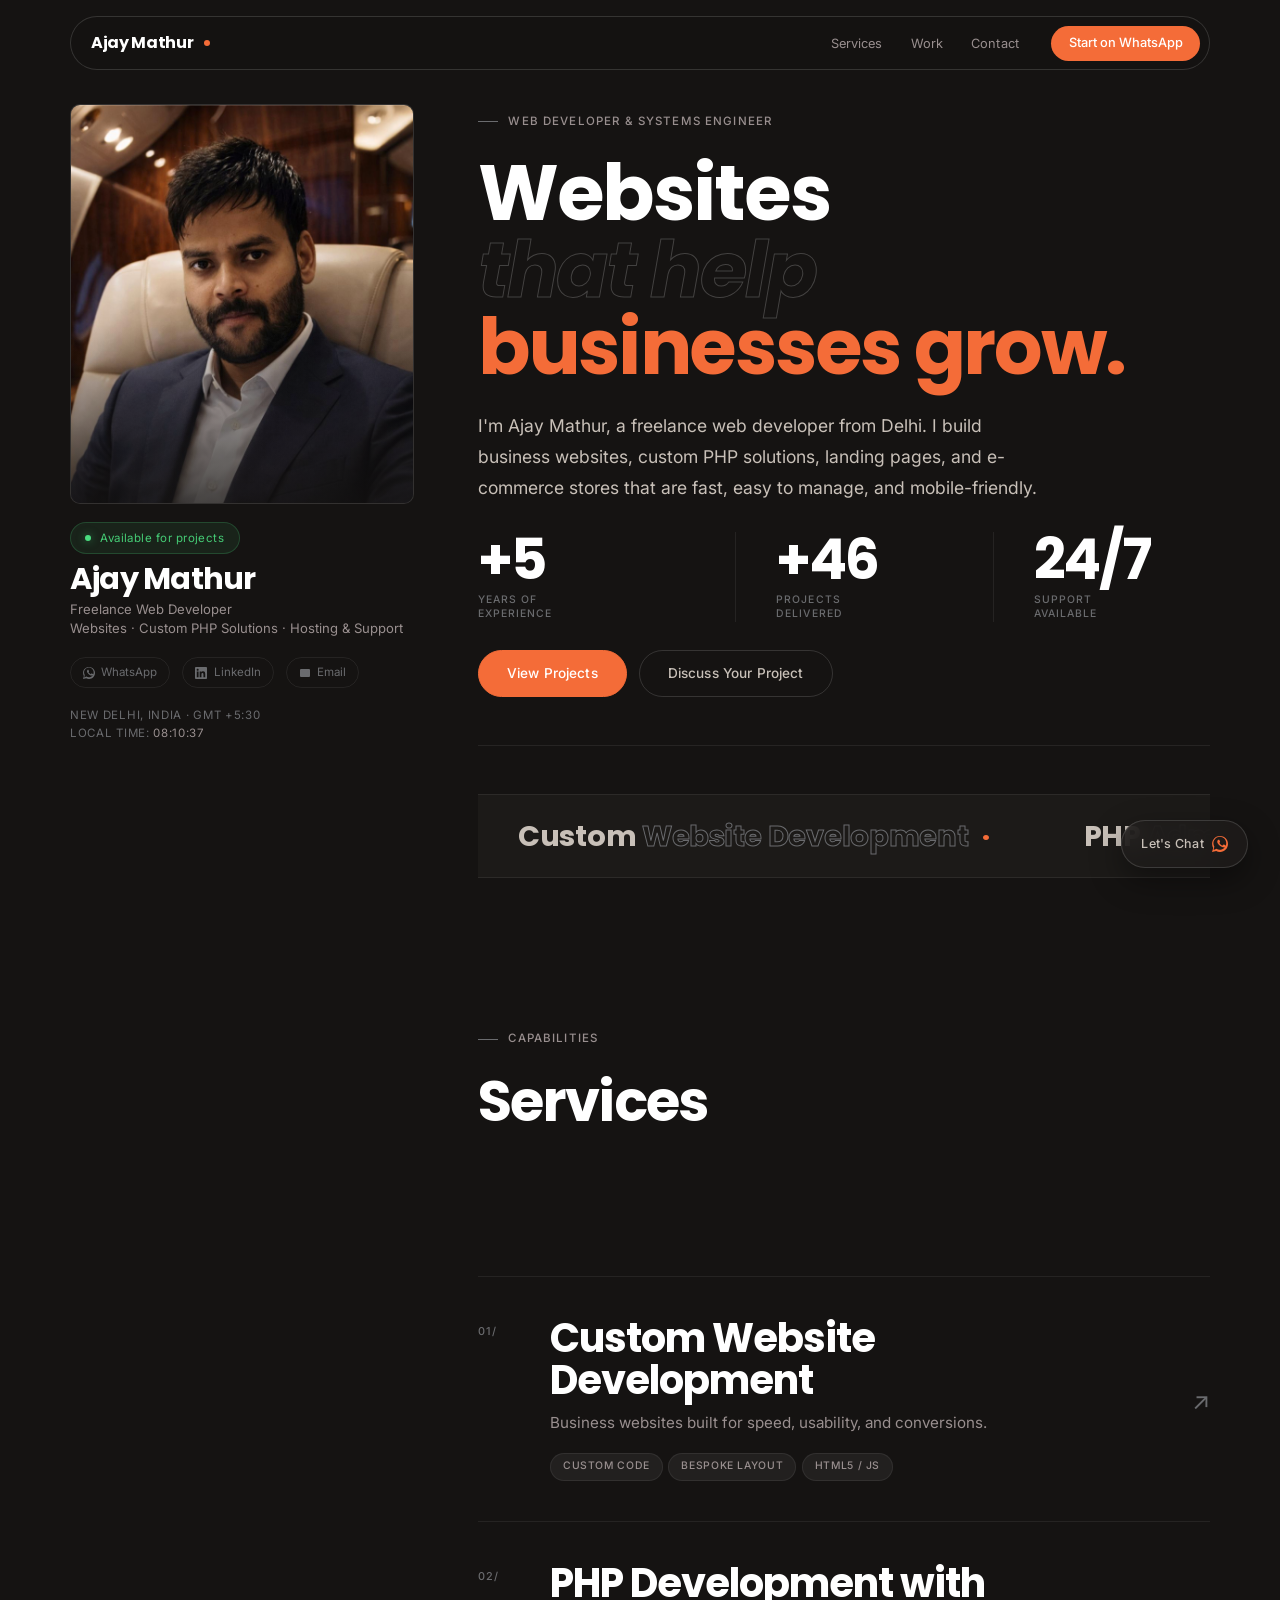
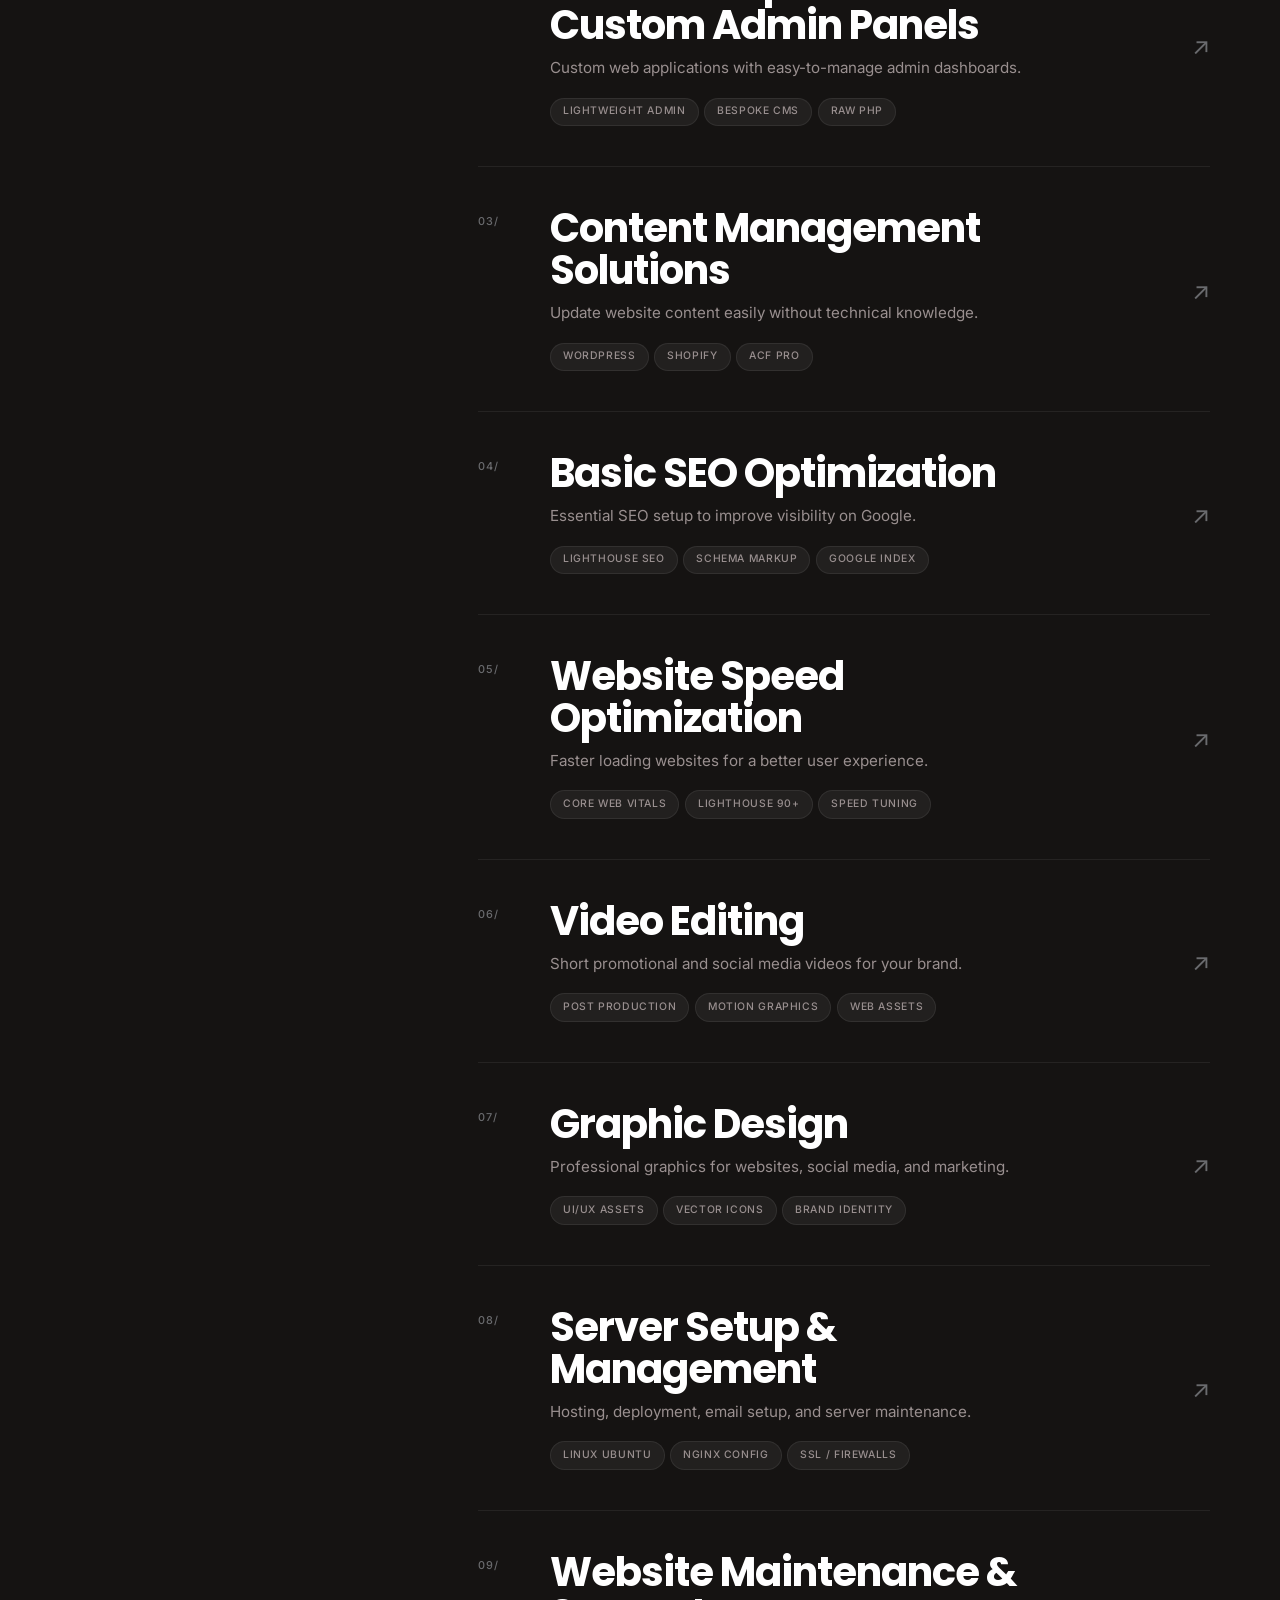
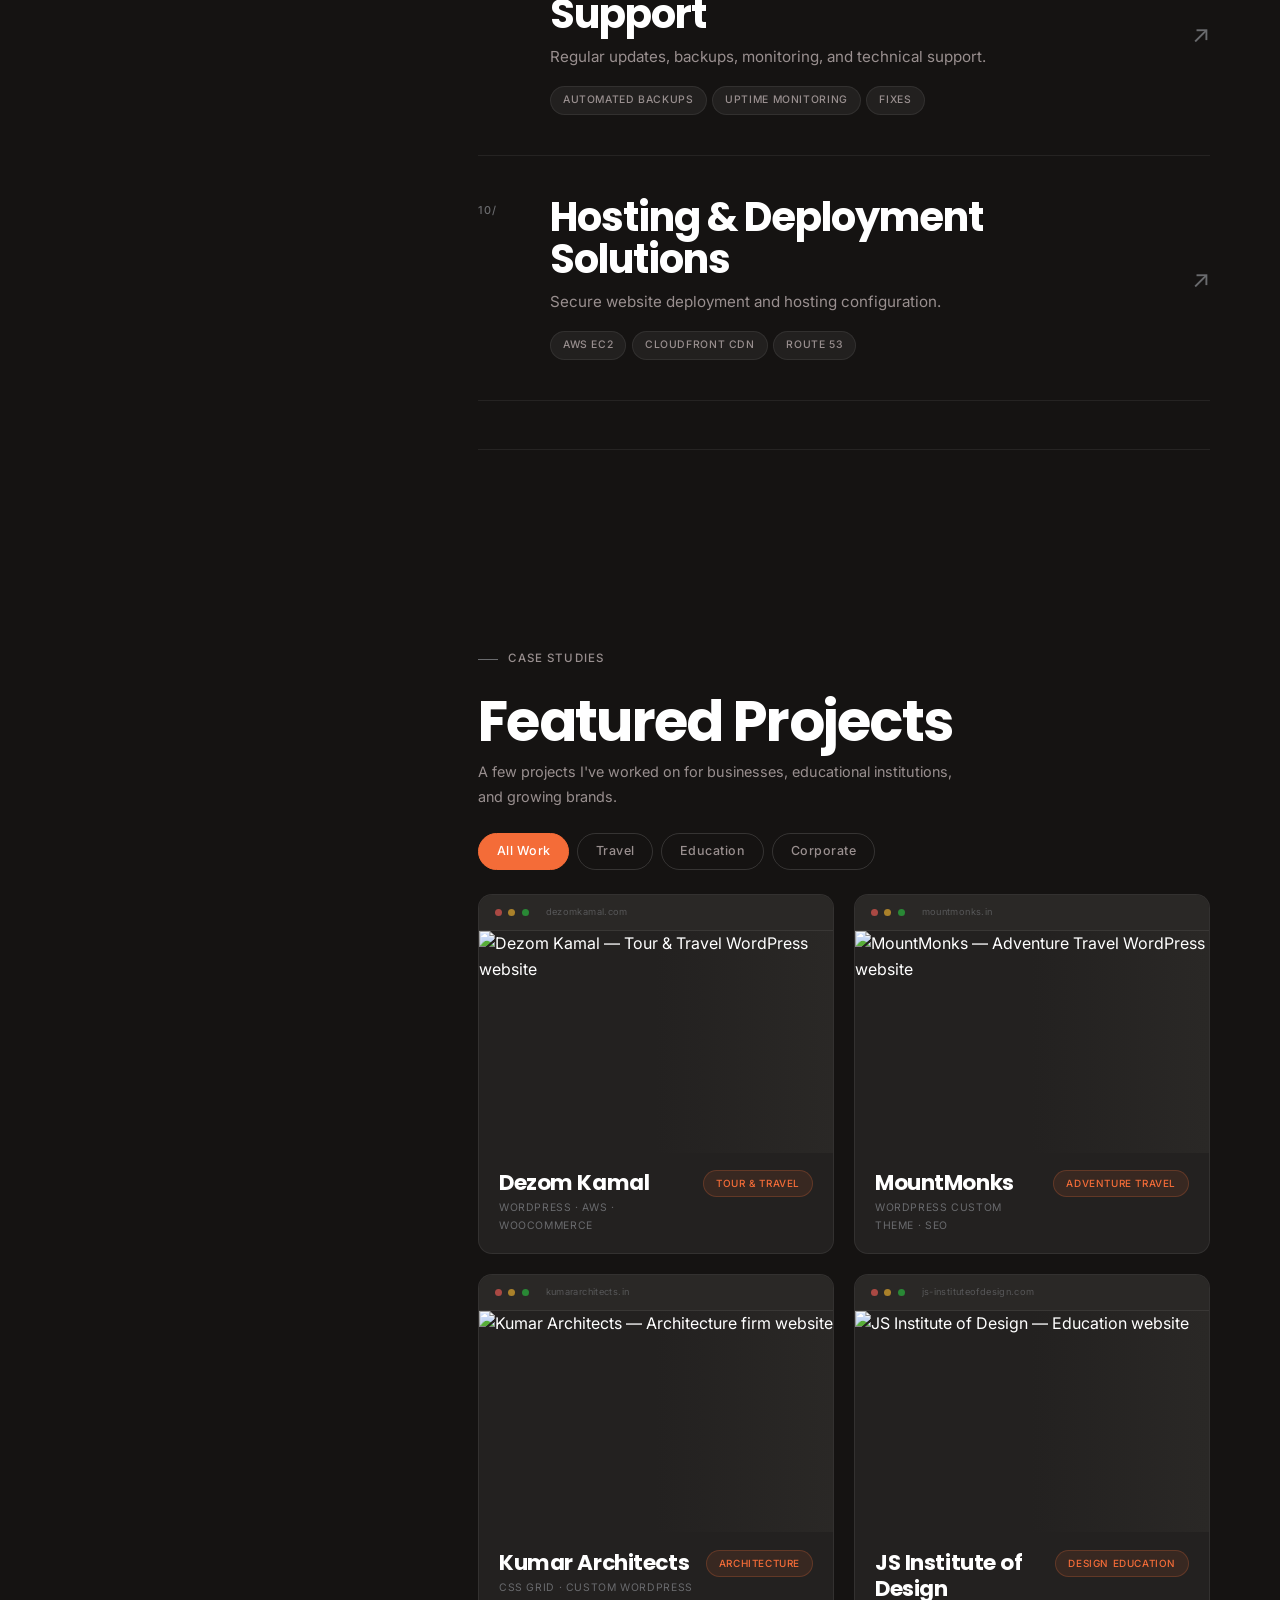
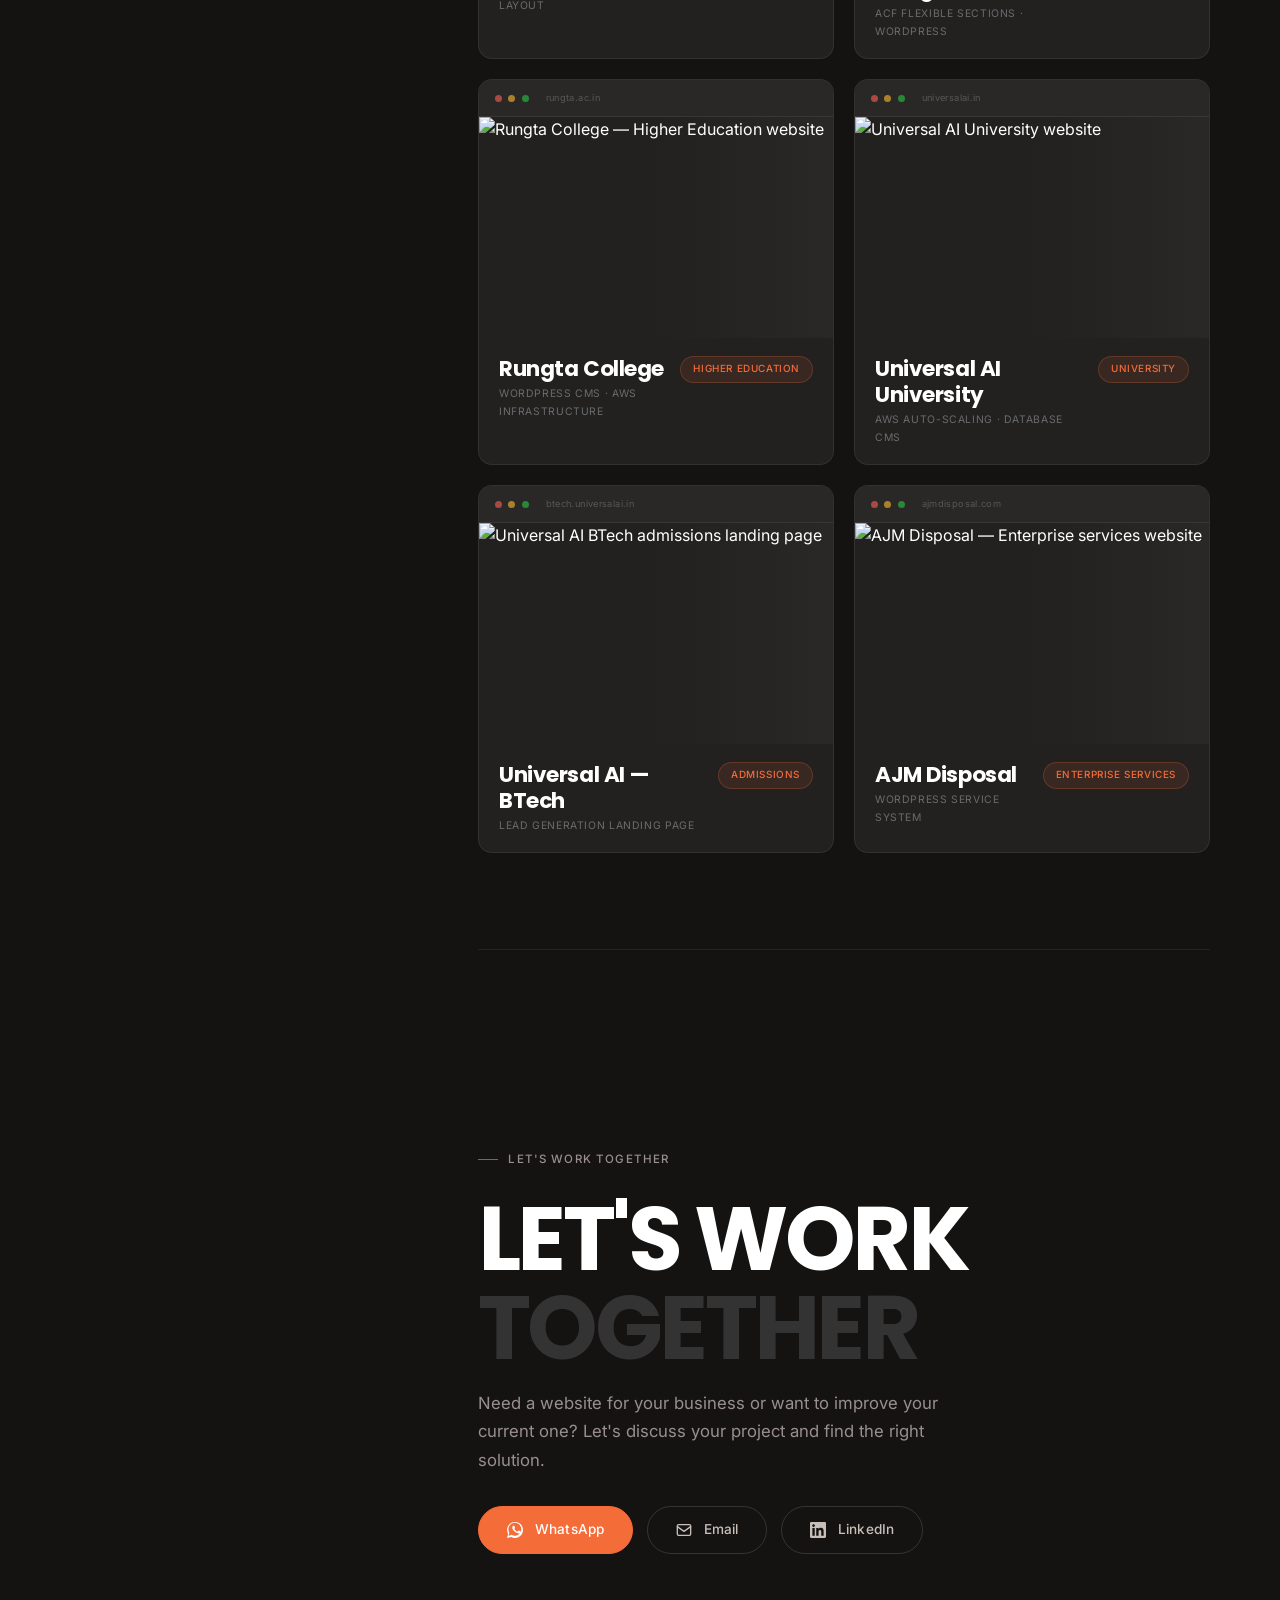
==== commit 5641fbdd: "Fix favicon paths and add favicon declarations to index.html and 404.html" ====
--- a/index.html
+++ b/index.html
@@ -18,23 +18,24 @@
   <link rel="stylesheet" href="css/main.css">
   <link rel="stylesheet" href="css/pages.css">
   <link rel="stylesheet" href="css/mobile.css">
-  <link rel="apple-touch-icon" sizes="57x57" href="/apple-icon-57x57.png">
-<link rel="apple-touch-icon" sizes="60x60" href="/apple-icon-60x60.png">
-<link rel="apple-touch-icon" sizes="72x72" href="/apple-icon-72x72.png">
-<link rel="apple-touch-icon" sizes="76x76" href="/apple-icon-76x76.png">
-<link rel="apple-touch-icon" sizes="114x114" href="/apple-icon-114x114.png">
-<link rel="apple-touch-icon" sizes="120x120" href="/apple-icon-120x120.png">
-<link rel="apple-touch-icon" sizes="144x144" href="/apple-icon-144x144.png">
-<link rel="apple-touch-icon" sizes="152x152" href="/apple-icon-152x152.png">
-<link rel="apple-touch-icon" sizes="180x180" href="/apple-icon-180x180.png">
-<link rel="icon" type="image/png" sizes="192x192"  href="/android-icon-192x192.png">
-<link rel="icon" type="image/png" sizes="32x32" href="/favicon-32x32.png">
-<link rel="icon" type="image/png" sizes="96x96" href="/favicon-96x96.png">
-<link rel="icon" type="image/png" sizes="16x16" href="/favicon-16x16.png">
-<link rel="manifest" href="/manifest.json">
-<meta name="msapplication-TileColor" content="#ffffff">
-<meta name="msapplication-TileImage" content="/ms-icon-144x144.png">
-<meta name="theme-color" content="#ffffff">
+  <link rel="apple-touch-icon" sizes="57x57" href="favicon.ico/apple-icon-57x57.png">
+  <link rel="apple-touch-icon" sizes="60x60" href="favicon.ico/apple-icon-60x60.png">
+  <link rel="apple-touch-icon" sizes="72x72" href="favicon.ico/apple-icon-72x72.png">
+  <link rel="apple-touch-icon" sizes="76x76" href="favicon.ico/apple-icon-76x76.png">
+  <link rel="apple-touch-icon" sizes="114x114" href="favicon.ico/apple-icon-114x114.png">
+  <link rel="apple-touch-icon" sizes="120x120" href="favicon.ico/apple-icon-120x120.png">
+  <link rel="apple-touch-icon" sizes="144x144" href="favicon.ico/apple-icon-144x144.png">
+  <link rel="apple-touch-icon" sizes="152x152" href="favicon.ico/apple-icon-152x152.png">
+  <link rel="apple-touch-icon" sizes="180x180" href="favicon.ico/apple-icon-180x180.png">
+  <link rel="icon" type="image/png" sizes="192x192" href="favicon.ico/android-icon-192x192.png">
+  <link rel="icon" type="image/png" sizes="32x32" href="favicon.ico/favicon-32x32.png">
+  <link rel="icon" type="image/png" sizes="96x96" href="favicon.ico/favicon-96x96.png">
+  <link rel="icon" type="image/png" sizes="16x16" href="favicon.ico/favicon-16x16.png">
+  <link rel="manifest" href="favicon.ico/manifest.json">
+  <meta name="msapplication-TileColor" content="#100e0d">
+  <meta name="msapplication-TileImage" content="favicon.ico/ms-icon-144x144.png">
+  <meta name="theme-color" content="#100e0d">
+  <link rel="shortcut icon" href="favicon.ico/favicon.ico" type="image/x-icon">
 </head>
 <body>
 
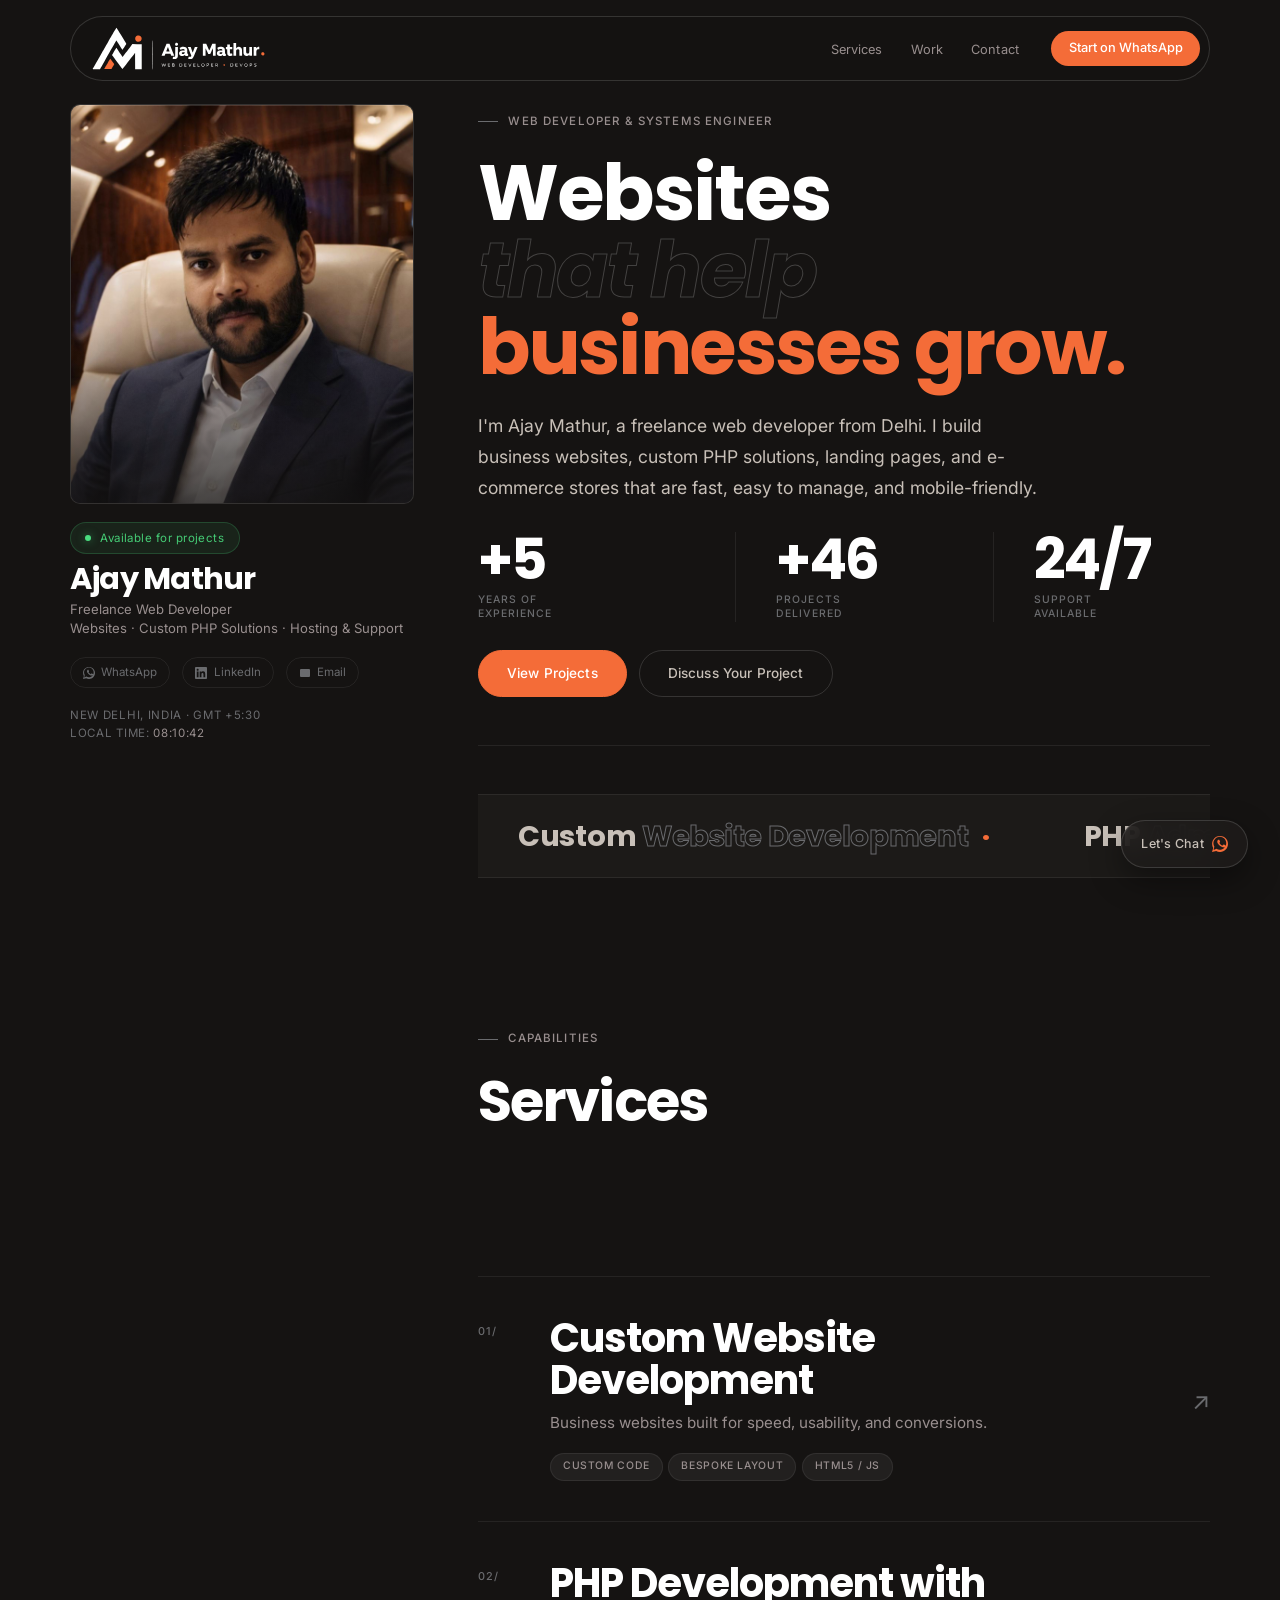
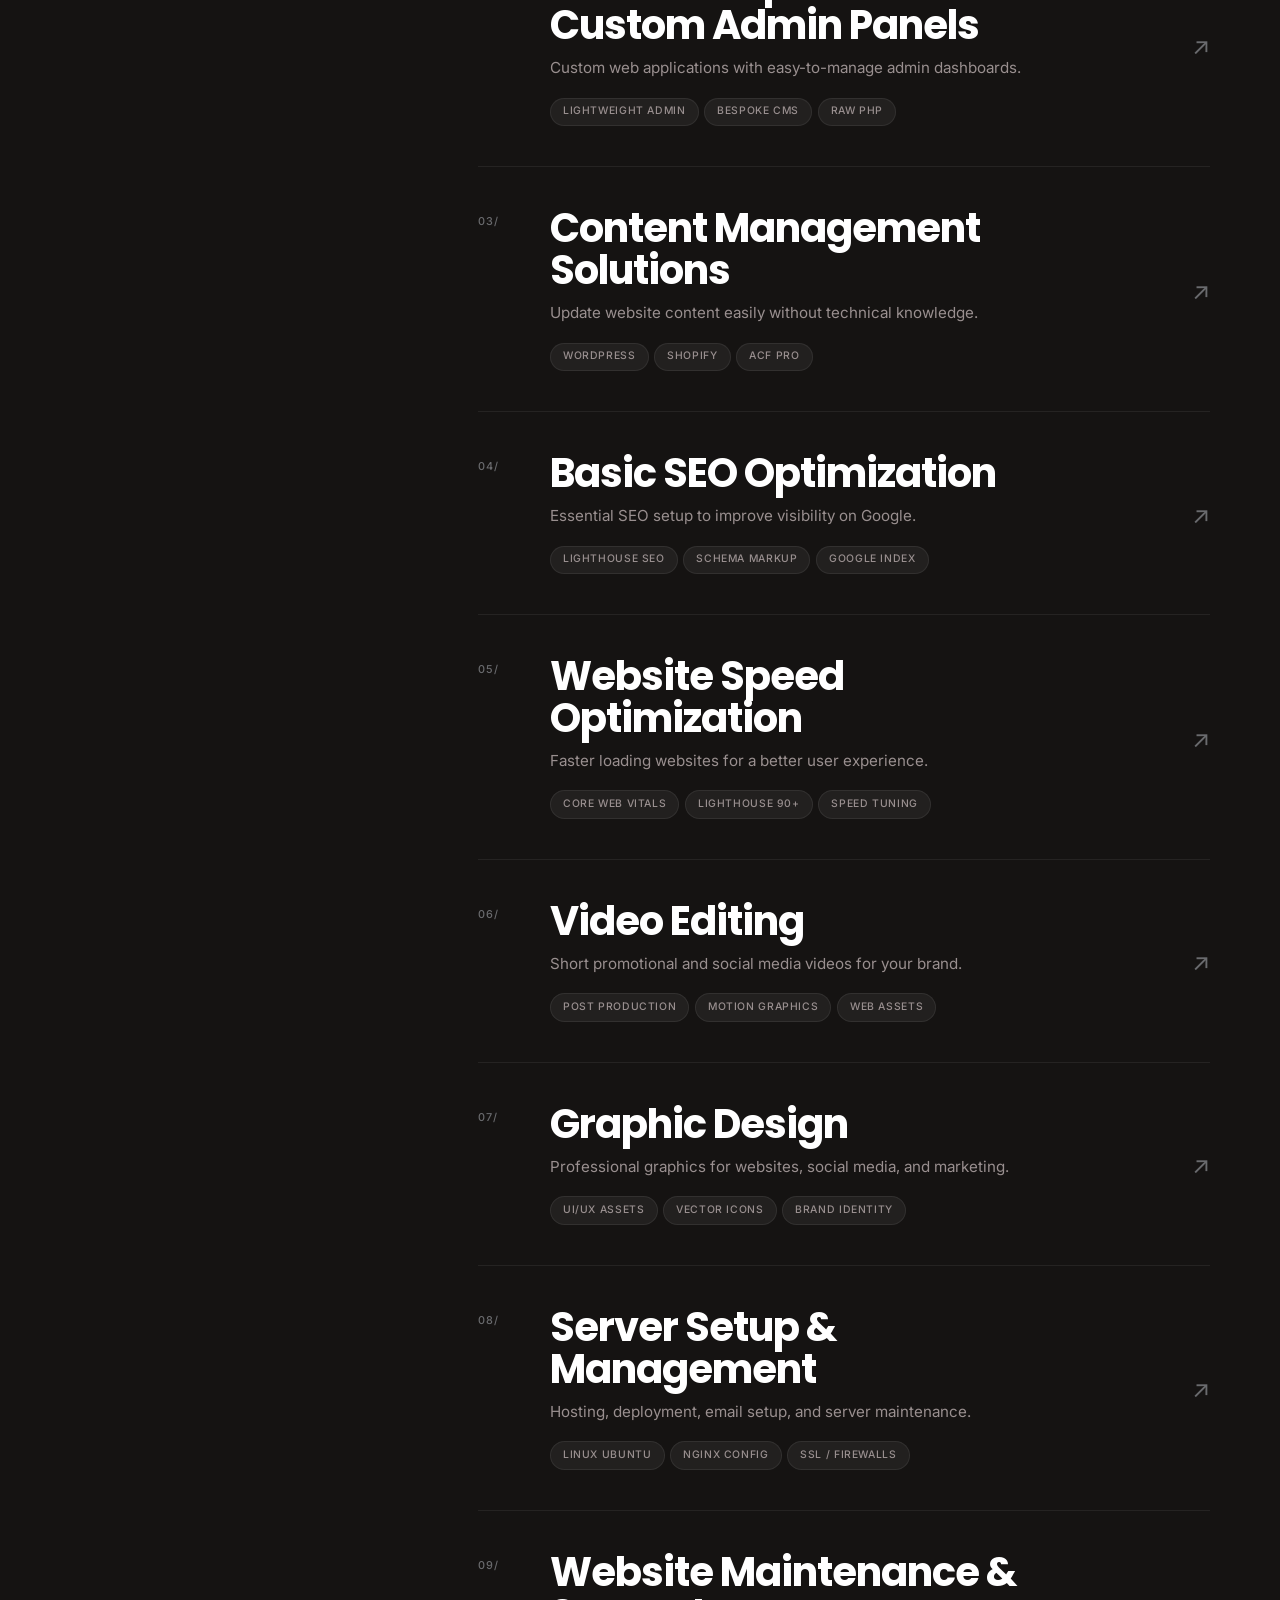
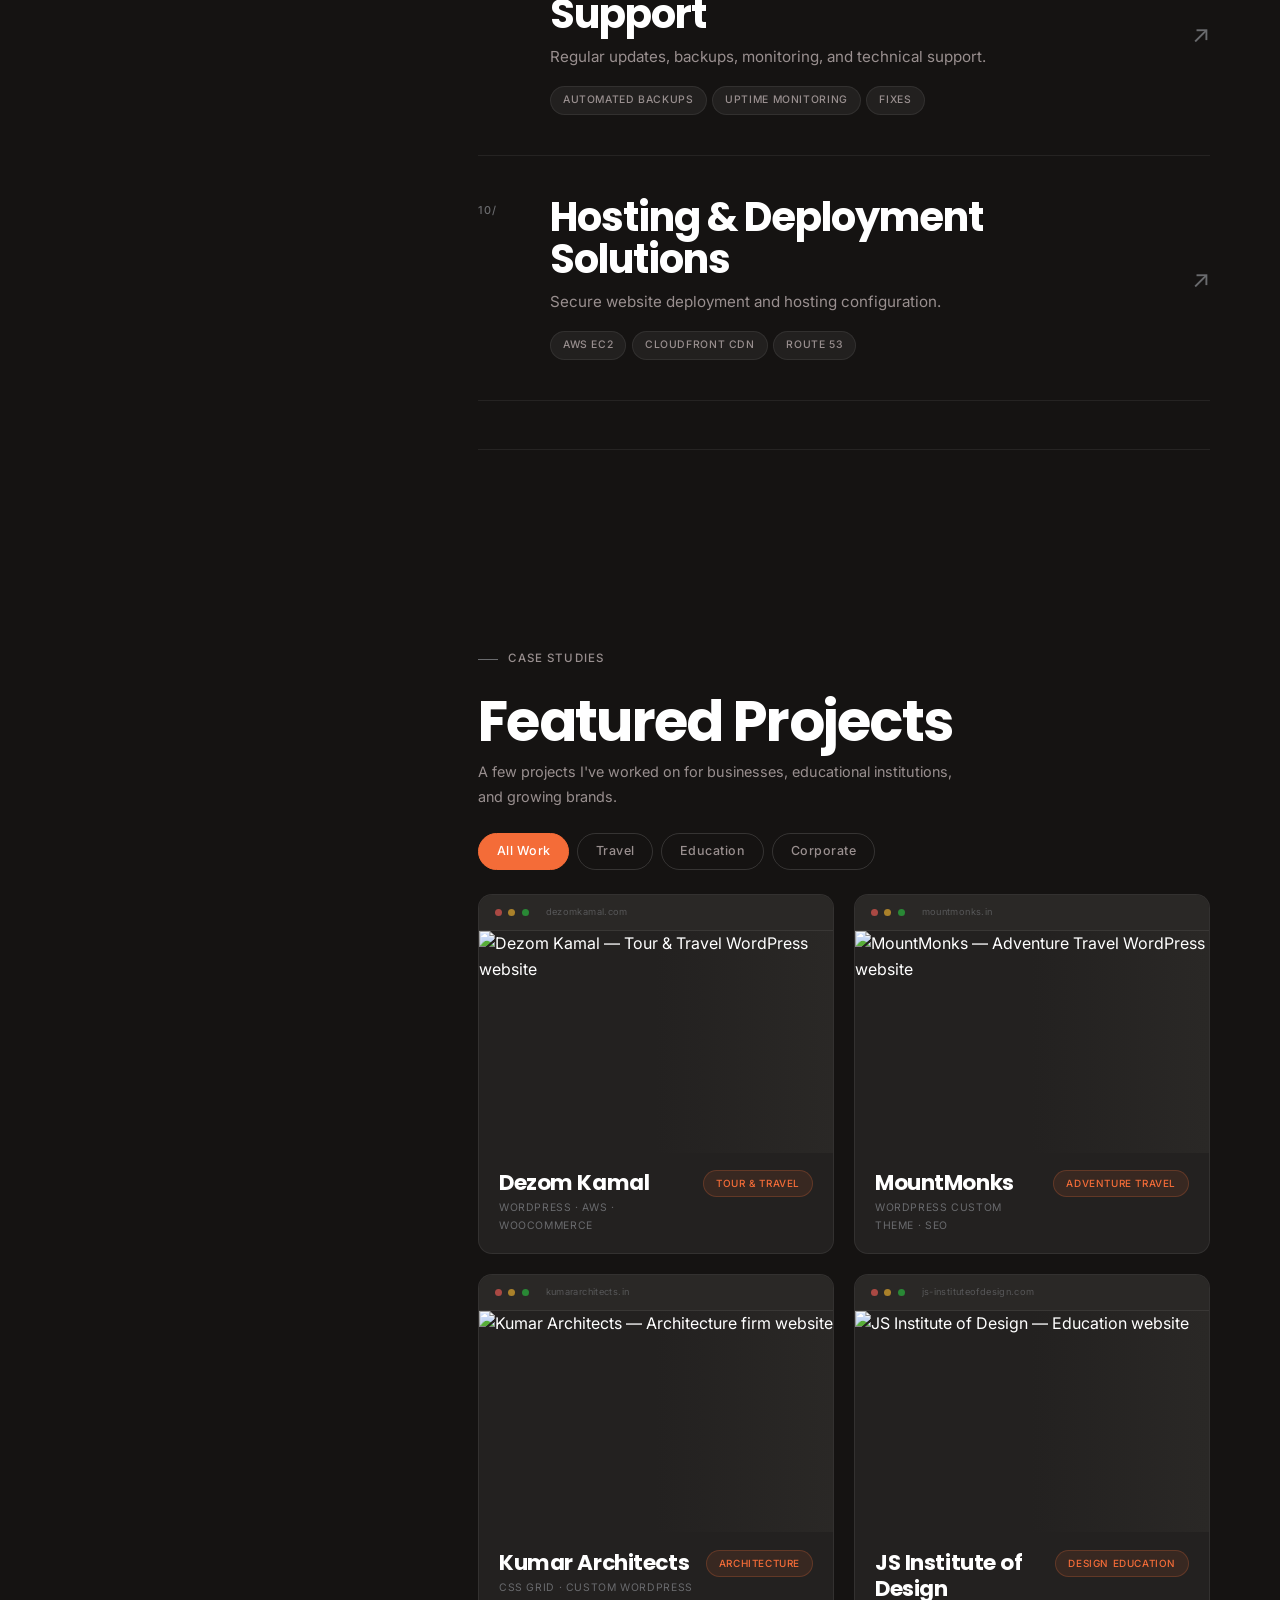
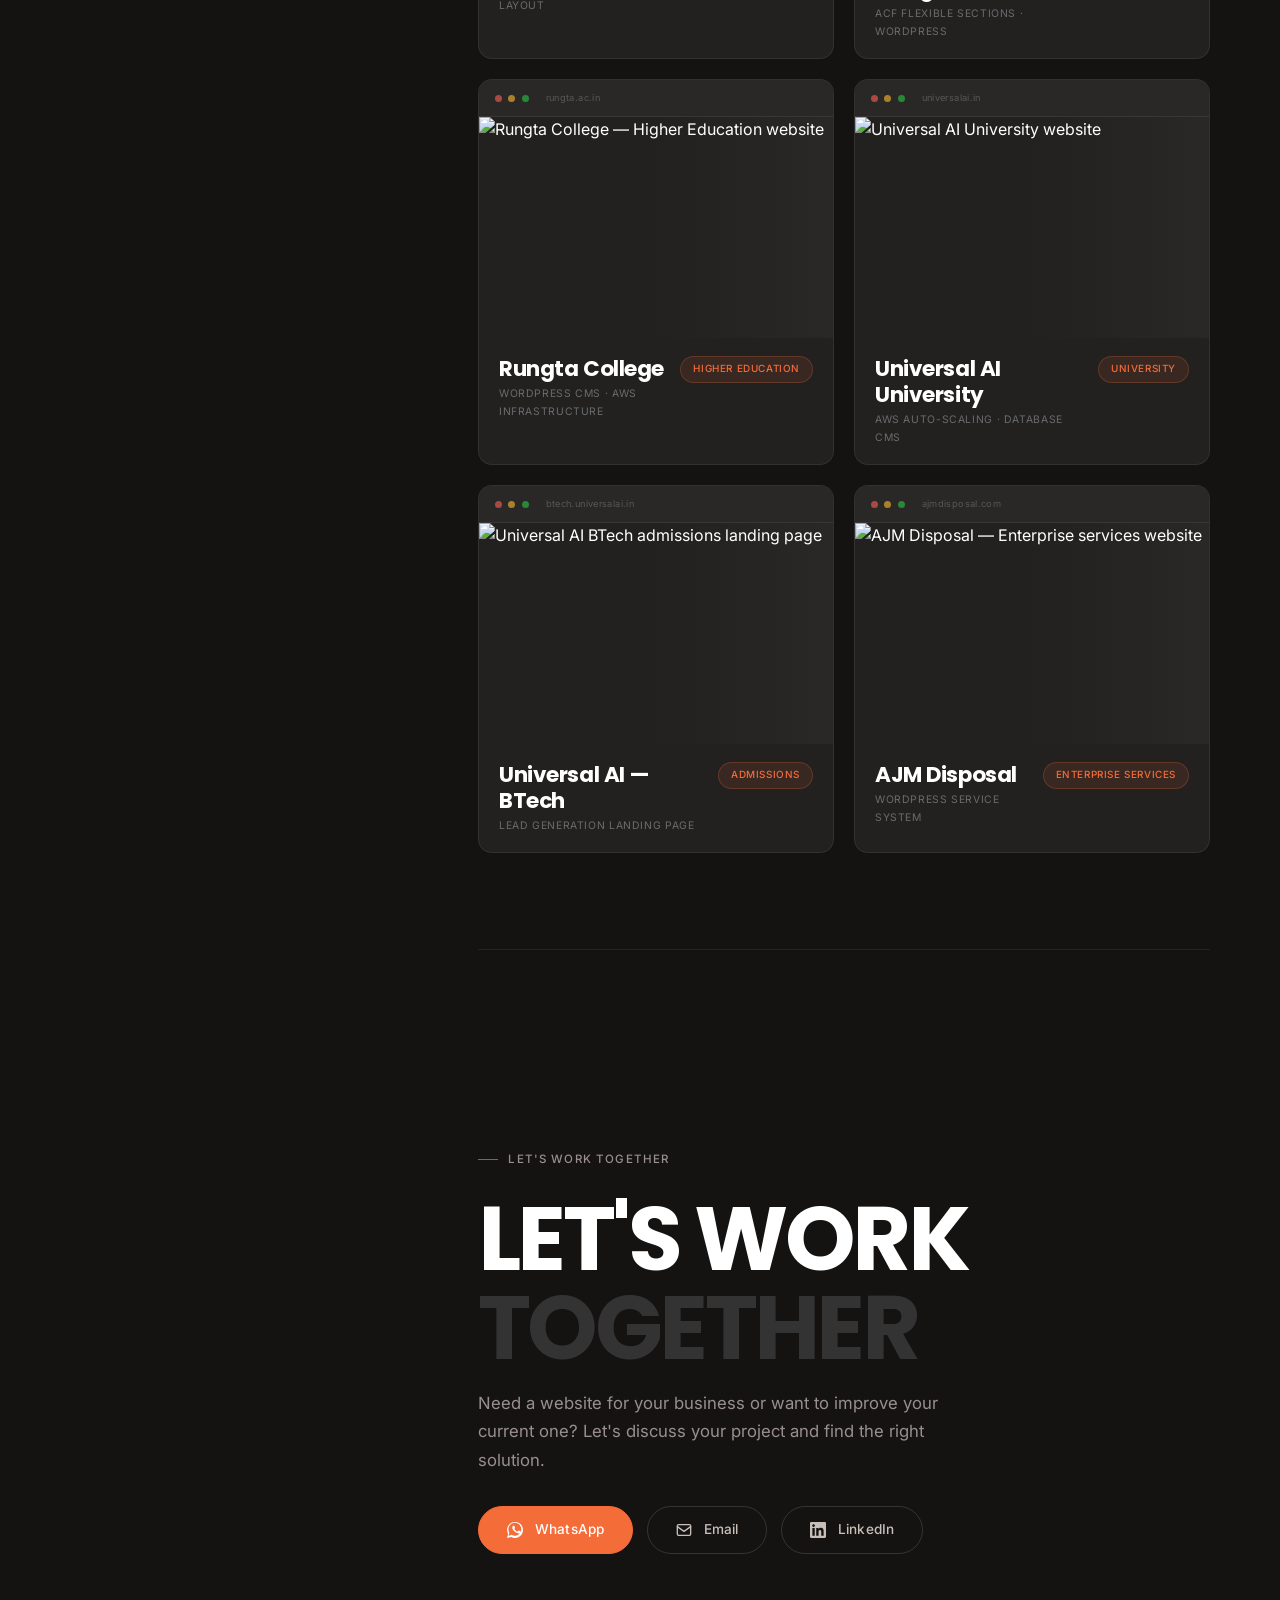
==== commit 5a473f90: "logo changes" ====
--- a/index.html
+++ b/index.html
@@ -48,8 +48,7 @@
     <div class="header__inner">
 
       <a href="index.html" class="logo" aria-label="Ajay Mathur — Home">
-        <span class="logo__name">Ajay Mathur</span>
-        <span class="logo__dot" aria-hidden="true"></span>
+        <img src="logo.svg" alt="Ajay Mathur Logo" class="logo__img">
       </a>
 
       <button id="nav-toggle" class="nav-toggle" aria-expanded="false" aria-controls="nav-menu" aria-label="Toggle navigation">
--- a/css/main.css
+++ b/css/main.css
@@ -11,7 +11,9 @@
 /* ============================================================
    RESET
    ============================================================ */
-*, *::before, *::after {
+*,
+*::before,
+*::after {
   box-sizing: border-box;
   margin: 0;
   padding: 0;
@@ -34,13 +36,19 @@
   cursor: none;
 }
 
-img, picture, svg, video {
+img,
+picture,
+svg,
+video {
   display: block;
   max-width: 100%;
   height: auto;
 }
 
-input, button, textarea, select {
+input,
+button,
+textarea,
+select {
   font: inherit;
   background: none;
   border: none;
@@ -53,55 +61,78 @@
   cursor: none;
 }
 
-ul, ol { list-style: none; }
-
-h1, h2, h3, h4, h5, h6, p, figure { margin: 0; }
+ul,
+ol {
+  list-style: none;
+}
+
+h1,
+h2,
+h3,
+h4,
+h5,
+h6,
+p,
+figure {
+  margin: 0;
+}
 
 /* ============================================================
    DESIGN TOKENS
    ============================================================ */
 :root {
   /* Colors — matching Sawad's palette */
-  --bg:            #151312;   /* near-black warm */
-  --bg-2:          #1c1a18;   /* slightly lighter warm dark */
-  --bg-3:          #232120;   /* card surface */
-  --bg-4:          #2a2826;   /* elevated surface */
-  --ink:           #ffffff;   /* primary text */
-  --ink-2:         #c8c0b8;   /* secondary text */
-  --ink-3:         #998f8f;   /* muted/faint */
-  --ink-4:         #6a6b6e;   /* very muted */
-  --accent:        #f46c38;   /* Sawad orange accent */
-  --accent-2:      #d95a28;   /* deeper orange */
-  --accent-lime:   #c5ff41;   /* Sawad lime accent for special uses */
-  --accent-glow:   rgba(244, 108, 56, 0.12);
-  --border:        rgba(255, 255, 255, 0.07);
+  --bg: #151312;
+  /* near-black warm */
+  --bg-2: #1c1a18;
+  /* slightly lighter warm dark */
+  --bg-3: #232120;
+  /* card surface */
+  --bg-4: #2a2826;
+  /* elevated surface */
+  --ink: #ffffff;
+  /* primary text */
+  --ink-2: #c8c0b8;
+  /* secondary text */
+  --ink-3: #998f8f;
+  /* muted/faint */
+  --ink-4: #6a6b6e;
+  /* very muted */
+  --accent: #f46c38;
+  /* Sawad orange accent */
+  --accent-2: #d95a28;
+  /* deeper orange */
+  --accent-lime: #c5ff41;
+  /* Sawad lime accent for special uses */
+  --accent-glow: rgba(244, 108, 56, 0.12);
+  --border: rgba(255, 255, 255, 0.07);
   --border-strong: rgba(255, 255, 255, 0.14);
   --border-accent: rgba(244, 108, 56, 0.3);
 
   /* Typography */
   --font-display: 'Poppins', system-ui, sans-serif;
-  --font-body:    'Inter', system-ui, sans-serif;
-  --font-mono:    'Inter', 'Courier New', monospace;
+  --font-body: 'Inter', system-ui, sans-serif;
+  --font-mono: 'Inter', 'Courier New', monospace;
 
   /* Spacing */
   --space-2xs: 0.375rem;
-  --space-xs:  0.75rem;
-  --space-sm:  1.5rem;
-  --space-md:  3rem;
-  --space-lg:  6rem;
-  --space-xl:  10rem;
+  --space-xs: 0.75rem;
+  --space-sm: 1.5rem;
+  --space-md: 3rem;
+  --space-lg: 6rem;
+  --space-xl: 10rem;
   --space-2xl: 14rem;
 
   /* Layout */
-  --max-w:  1140px;
+  --max-w: 1140px;
   --gutter: clamp(1.25rem, 4vw, 3rem);
 
   /* Motion */
   --ease-out-expo: cubic-bezier(0.16, 1, 0.3, 1);
-  --ease-in-out:   cubic-bezier(0.4, 0, 0.2, 1);
-  --t-fast:  180ms;
-  --t-med:   420ms;
-  --t-slow:  780ms;
+  --ease-in-out: cubic-bezier(0.4, 0, 0.2, 1);
+  --t-fast: 180ms;
+  --t-med: 420ms;
+  --t-slow: 780ms;
 }
 
 /* ============================================================
@@ -173,11 +204,15 @@
    CUSTOM CURSOR
    ============================================================ */
 #cursor-dot {
-  position: fixed; top: 0; left: 0;
-  width: 5px; height: 5px;
+  position: fixed;
+  top: 0;
+  left: 0;
+  width: 5px;
+  height: 5px;
   background: var(--accent);
   border-radius: 50%;
-  pointer-events: none; z-index: 10001;
+  pointer-events: none;
+  z-index: 10001;
   transform: translate(-50%, -50%);
   will-change: transform;
   opacity: 0;
@@ -185,35 +220,68 @@
 }
 
 #cursor-ring {
-  position: fixed; top: 0; left: 0;
-  width: 32px; height: 32px;
+  position: fixed;
+  top: 0;
+  left: 0;
+  width: 32px;
+  height: 32px;
   border: 1.5px solid rgba(255, 255, 255, 0.3);
   border-radius: 50%;
-  pointer-events: none; z-index: 10000;
+  pointer-events: none;
+  z-index: 10000;
   transform: translate(-50%, -50%);
   will-change: transform;
   opacity: 0;
   transition: opacity 0.3s ease, width var(--t-med) var(--ease-out-expo), height var(--t-med) var(--ease-out-expo), border-color var(--t-fast) ease, background-color var(--t-fast) ease;
 }
 
-#cursor-dot.cursor-visible { opacity: 1; }
-#cursor-ring.cursor-visible { opacity: 1; }
-
-body.cursor-hover #cursor-dot { width: 8px; height: 8px; background: var(--accent); }
-body.cursor-hover #cursor-ring { width: 52px; height: 52px; border-color: var(--accent); background: rgba(244, 108, 56, 0.06); }
+#cursor-dot.cursor-visible {
+  opacity: 1;
+}
+
+#cursor-ring.cursor-visible {
+  opacity: 1;
+}
+
+body.cursor-hover #cursor-dot {
+  width: 8px;
+  height: 8px;
+  background: var(--accent);
+}
+
+body.cursor-hover #cursor-ring {
+  width: 52px;
+  height: 52px;
+  border-color: var(--accent);
+  background: rgba(244, 108, 56, 0.06);
+}
 
 @media (pointer: coarse) {
-  #cursor-dot, #cursor-ring { display: none !important; }
-  body { cursor: auto !important; }
-  a, button { cursor: pointer !important; }
+
+  #cursor-dot,
+  #cursor-ring {
+    display: none !important;
+  }
+
+  body {
+    cursor: auto !important;
+  }
+
+  a,
+  button {
+    cursor: pointer !important;
+  }
 }
 
 /* ============================================================
    SCROLL PROGRESS
    ============================================================ */
 #scroll-progress {
-  position: fixed; top: 0; left: 0;
-  width: 100%; height: 2px;
+  position: fixed;
+  top: 0;
+  left: 0;
+  width: 100%;
+  height: 2px;
   background: var(--accent);
   transform-origin: left;
   transform: scaleX(0);
@@ -227,33 +295,23 @@
 .logo {
   display: flex;
   align-items: center;
-  gap: 0.65rem;
   position: relative;
   z-index: 1001;
   text-decoration: none;
 }
 
-.logo__name {
-  font-family: var(--font-display);
-  font-size: 1rem;
-  font-weight: 700;
-  letter-spacing: -0.02em;
-  color: var(--ink);
-  line-height: 1;
-}
-
-.logo__dot {
-  width: 6px;
-  height: 6px;
-  background: var(--accent);
-  border-radius: 50%;
-  flex-shrink: 0;
-  transition: transform 0.4s cubic-bezier(0.175, 0.885, 0.32, 1.275), background-color 0.3s ease;
-}
-
-.logo:hover .logo__dot {
-  transform: scale(1.6);
-  background-color: var(--accent-lime);
+.logo__img {
+  height: 45px;
+  /* Elegant desktop height */
+  width: auto;
+  display: block;
+  image-rendering: -webkit-optimize-contrast;
+  transition: transform var(--t-fast) ease, opacity var(--t-fast) ease;
+}
+
+.logo:hover .logo__img {
+  transform: scale(1.02);
+  opacity: 0.95;
 }
 
 /* ============================================================
@@ -290,16 +348,16 @@
   padding: 0.55rem 0.55rem 0.55rem 1.25rem;
   pointer-events: all;
   transition: background-color var(--t-med) ease,
-              border-color var(--t-med) ease,
-              box-shadow var(--t-med) ease;
+    border-color var(--t-med) ease,
+    box-shadow var(--t-med) ease;
   max-width: var(--max-w);
   width: 100%;
 }
 
 .header.header--scrolled .header__inner {
   background: rgba(21, 19, 18, 0.96);
-  border-color: rgba(255,255,255,0.12);
-  box-shadow: 0 8px 32px rgba(0,0,0,0.35);
+  border-color: rgba(255, 255, 255, 0.12);
+  box-shadow: 0 8px 32px rgba(0, 0, 0, 0.35);
 }
 
 .nav {
@@ -385,7 +443,7 @@
   height: 36px;
   border-radius: 50%;
   border: 1px solid var(--border-strong);
-  background: rgba(255,255,255,0.04);
+  background: rgba(255, 255, 255, 0.04);
   z-index: 1001;
   position: relative;
   flex-shrink: 0;
@@ -393,8 +451,8 @@
 }
 
 .nav-toggle:hover {
-  background: rgba(255,255,255,0.08);
-  border-color: rgba(255,255,255,0.2);
+  background: rgba(255, 255, 255, 0.08);
+  border-color: rgba(255, 255, 255, 0.2);
 }
 
 .nav-toggle span {
@@ -406,8 +464,8 @@
   transform-origin: center;
   transition:
     transform 0.35s cubic-bezier(0.16, 1, 0.3, 1),
-    opacity   0.2s  ease,
-    width     0.25s ease;
+    opacity 0.2s ease,
+    width 0.25s ease;
 }
 
 .nav-toggle span:nth-child(2) {
@@ -419,11 +477,13 @@
   transform: translateY(6px) rotate(45deg);
   width: 14px;
 }
+
 .nav-toggle.is-active span:nth-child(2) {
   opacity: 0;
   width: 0;
   transform: scaleX(0);
 }
+
 .nav-toggle.is-active span:nth-child(3) {
   transform: translateY(-6px) rotate(-45deg);
   width: 14px;
@@ -450,7 +510,9 @@
   }
 
   /* Show hamburger */
-  .nav-toggle { display: flex; }
+  .nav-toggle {
+    display: flex;
+  }
 
   /* Header pill: tighter floating constraints on mobile to keep logo and toggle visually balanced */
   .header {
@@ -462,6 +524,11 @@
     max-width: min(100%, 540px);
     margin: 0 auto;
     width: 100%;
+  }
+
+  .logo__img {
+    height: 21px;
+    /* Tighter mobile height to balance with toggle */
   }
 
   /* ── Full-screen nav overlay container ── */
@@ -470,13 +537,15 @@
     inset: 0;
     width: 100vw;
     height: 100vh;
-    background: #100e0d; /* Solid opaque background to hide hero section */
+    background: #100e0d;
+    /* Solid opaque background to hide hero section */
     z-index: 998;
     display: flex;
     flex-direction: column;
     justify-content: center;
     align-items: center;
-    padding-top: 5.5rem; /* space for header logo/close button */
+    padding-top: 5.5rem;
+    /* space for header logo/close button */
     padding-bottom: 3rem;
     box-sizing: border-box;
     /* Hidden by default */
@@ -484,7 +553,7 @@
     pointer-events: none;
     transform: translateY(-10px);
     transition:
-      opacity   0.38s cubic-bezier(0.16, 1, 0.3, 1),
+      opacity 0.38s cubic-bezier(0.16, 1, 0.3, 1),
       transform 0.38s cubic-bezier(0.16, 1, 0.3, 1);
   }
 
@@ -511,7 +580,7 @@
     opacity: 0;
     transform: translateY(16px);
     transition:
-      opacity   0.35s ease,
+      opacity 0.35s ease,
       transform 0.35s cubic-bezier(0.16, 1, 0.3, 1);
     width: auto;
     display: flex;
@@ -519,9 +588,17 @@
   }
 
   /* Stagger delays */
-  .nav__list li:nth-child(1) { transition-delay: 0.05s; }
-  .nav__list li:nth-child(2) { transition-delay: 0.10s; }
-  .nav__list li:nth-child(3) { transition-delay: 0.15s; }
+  .nav__list li:nth-child(1) {
+    transition-delay: 0.05s;
+  }
+
+  .nav__list li:nth-child(2) {
+    transition-delay: 0.10s;
+  }
+
+  .nav__list li:nth-child(3) {
+    transition-delay: 0.15s;
+  }
 
   /* Nav open state items reveal */
   .nav.is-open .nav__list li {
@@ -548,19 +625,22 @@
   }
 
   /* Remove underline animation in overlay */
-  .nav.is-open .nav__link::after { display: none; }
+  .nav.is-open .nav__link::after {
+    display: none;
+  }
 
   /* CTA button inside overlay: stacks naturally below the menu items list */
   .nav__cta {
     position: static;
     transform: translateY(16px);
-    margin-top: 3rem; /* generous spacing below links */
+    margin-top: 3rem;
+    /* generous spacing below links */
     opacity: 0;
     pointer-events: none;
     font-size: 0.9rem;
     padding: 0.75rem 2.2rem;
     transition:
-      opacity   0.38s cubic-bezier(0.16, 1, 0.3, 1),
+      opacity 0.38s cubic-bezier(0.16, 1, 0.3, 1),
       transform 0.38s cubic-bezier(0.16, 1, 0.3, 1);
     transition-delay: 0.22s;
     white-space: nowrap;
@@ -573,7 +653,7 @@
   }
 
   /* Remove borders completely */
-  .nav__list li + li {
+  .nav__list li+li {
     border-top: none;
   }
 }
@@ -596,14 +676,21 @@
   white-space: nowrap;
 }
 
-.btn:hover { transform: translateY(-2px); }
-.btn:active { transform: translateY(0); transition-duration: 0.1s; }
+.btn:hover {
+  transform: translateY(-2px);
+}
+
+.btn:active {
+  transform: translateY(0);
+  transition-duration: 0.1s;
+}
 
 .btn-primary {
   background: var(--ink);
   color: var(--bg);
   border-color: var(--ink);
 }
+
 .btn-primary:hover {
   background: var(--accent);
   border-color: var(--accent);
@@ -616,10 +703,11 @@
   color: var(--ink-2);
   border-color: var(--border-strong);
 }
+
 .btn-outline:hover {
-  border-color: rgba(255,255,255,0.4);
+  border-color: rgba(255, 255, 255, 0.4);
   color: var(--ink);
-  background: rgba(255,255,255,0.04);
+  background: rgba(255, 255, 255, 0.04);
 }
 
 .btn-accent {
@@ -627,6 +715,7 @@
   color: #fff;
   border-color: var(--accent);
 }
+
 .btn-accent:hover {
   background: var(--accent-2);
   border-color: var(--accent-2);
@@ -639,6 +728,7 @@
   border-color: var(--accent-lime);
   font-weight: 600;
 }
+
 .btn-lime:hover {
   background: #aee835;
   border-color: #aee835;
@@ -664,7 +754,8 @@
 .sec-label::before {
   content: '';
   display: block;
-  width: 20px; height: 1px;
+  width: 20px;
+  height: 1px;
   background: var(--ink-4);
   flex-shrink: 0;
 }
@@ -688,7 +779,8 @@
 }
 
 .status-pill__dot {
-  width: 6px; height: 6px;
+  width: 6px;
+  height: 6px;
   background: #4ade80;
   border-radius: 50%;
   box-shadow: 0 0 8px rgba(74, 222, 128, 0.5);
@@ -696,8 +788,17 @@
 }
 
 @keyframes status-pulse {
-  0%, 100% { transform: scale(1); box-shadow: 0 0 8px rgba(74, 222, 128, 0.5); }
-  50% { transform: scale(1.3); box-shadow: 0 0 14px rgba(74, 222, 128, 0.75); }
+
+  0%,
+  100% {
+    transform: scale(1);
+    box-shadow: 0 0 8px rgba(74, 222, 128, 0.5);
+  }
+
+  50% {
+    transform: scale(1.3);
+    box-shadow: 0 0 14px rgba(74, 222, 128, 0.75);
+  }
 }
 
 /* ============================================================
@@ -748,8 +849,13 @@
 }
 
 @keyframes marquee {
-  0% { transform: translateX(0); }
-  100% { transform: translateX(-50%); }
+  0% {
+    transform: translateX(0);
+  }
+
+  100% {
+    transform: translateX(-50%);
+  }
 }
 
 /* ============================================================
@@ -807,13 +913,22 @@
   margin-bottom: 1.25rem;
 }
 
-.footer__links { display: flex; flex-direction: column; gap: 0.8rem; }
+.footer__links {
+  display: flex;
+  flex-direction: column;
+  gap: 0.8rem;
+}
+
 .footer__link {
   font-size: 0.92rem;
   color: var(--ink-3);
   transition: color var(--t-fast) ease, padding-left var(--t-fast) ease;
 }
-.footer__link:hover { color: var(--ink); padding-left: 4px; }
+
+.footer__link:hover {
+  color: var(--ink);
+  padding-left: 4px;
+}
 
 .footer__bottom {
   display: flex;
@@ -829,20 +944,36 @@
   margin-top: var(--space-md);
 }
 
-.footer__live-time { color: var(--accent); }
+.footer__live-time {
+  color: var(--accent);
+}
 
 @media (max-width: 860px) {
-  .footer__grid { grid-template-columns: 1fr 1fr; gap: var(--space-md); }
-  .footer__bottom { flex-direction: column; gap: 0.75rem; text-align: center; }
-}
-@media (max-width: 560px) { .footer__grid { grid-template-columns: 1fr; } }
+  .footer__grid {
+    grid-template-columns: 1fr 1fr;
+    gap: var(--space-md);
+  }
+
+  .footer__bottom {
+    flex-direction: column;
+    gap: 0.75rem;
+    text-align: center;
+  }
+}
+
+@media (max-width: 560px) {
+  .footer__grid {
+    grid-template-columns: 1fr;
+  }
+}
 
 /* ============================================================
    WHATSAPP FLOAT
    ============================================================ */
 .wa-float {
   position: fixed;
-  bottom: 2rem; right: 2rem;
+  bottom: 2rem;
+  right: 2rem;
   height: 48px;
   padding-inline: 1.2rem;
   background: rgba(30, 28, 27, 0.85);
@@ -850,13 +981,16 @@
   -webkit-backdrop-filter: blur(12px);
   border: 1px solid var(--border-strong);
   border-radius: 100px;
-  display: flex; align-items: center; gap: 0.5rem;
+  display: flex;
+  align-items: center;
+  gap: 0.5rem;
   z-index: 800;
   box-shadow: 0 12px 32px rgba(0, 0, 0, 0.4);
   transition: transform var(--t-med) var(--ease-out-expo), border-color var(--t-fast) ease, background var(--t-fast) ease, box-shadow var(--t-fast) ease;
   text-decoration: none;
   cursor: none;
 }
+
 .wa-float__text {
   font-family: var(--font-body);
   font-size: 0.78rem;
@@ -865,20 +999,25 @@
   color: var(--ink-2);
   transition: color var(--t-fast) ease;
 }
+
 .wa-float svg {
-  width: 16px; height: 16px;
+  width: 16px;
+  height: 16px;
   fill: var(--accent);
   transition: fill var(--t-fast) ease, transform var(--t-fast) ease;
 }
+
 .wa-float:hover {
   transform: translateY(-2px);
   border-color: var(--accent);
   background: rgba(30, 28, 27, 0.95);
   box-shadow: 0 12px 32px rgba(244, 108, 56, 0.2);
 }
+
 .wa-float:hover .wa-float__text {
   color: var(--ink);
 }
+
 .wa-float:hover svg {
   fill: var(--accent);
   transform: scale(1.1);
@@ -891,6 +1030,7 @@
     height: 42px;
     padding-inline: 0.9rem;
   }
+
   .wa-float__text {
     font-size: 0.72rem;
   }
@@ -898,12 +1038,14 @@
 
 /* Slider dots styling */
 .project-slider-dots {
-  display: none; /* shown by JS on mobile */
+  display: none;
+  /* shown by JS on mobile */
   justify-content: center;
   align-items: center;
   gap: 6px;
   margin-top: 1.25rem;
 }
+
 .slider-dot {
   width: 6px;
   height: 6px;
@@ -912,6 +1054,7 @@
   transition: background-color 0.3s ease, width 0.3s cubic-bezier(0.16, 1, 0.3, 1), border-radius 0.3s ease;
   flex-shrink: 0;
 }
+
 .slider-dot--active {
   background: var(--accent);
   width: 20px;
@@ -928,38 +1071,97 @@
   transform: translateY(36px);
   transition: opacity var(--t-slow) var(--ease-out-expo), transform var(--t-slow) var(--ease-out-expo);
 }
-.reveal.revealed { opacity: 1; transform: translateY(0); }
+
+.reveal.revealed {
+  opacity: 1;
+  transform: translateY(0);
+}
 
 .reveal-left {
-  opacity: 0; transform: translateX(-36px);
+  opacity: 0;
+  transform: translateX(-36px);
   transition: opacity var(--t-slow) var(--ease-out-expo), transform var(--t-slow) var(--ease-out-expo);
 }
-.reveal-left.revealed { opacity: 1; transform: translateX(0); }
+
+.reveal-left.revealed {
+  opacity: 1;
+  transform: translateX(0);
+}
 
 .reveal-scale {
-  opacity: 0; transform: scale(0.95);
+  opacity: 0;
+  transform: scale(0.95);
   transition: opacity var(--t-slow) var(--ease-out-expo), transform var(--t-slow) var(--ease-out-expo);
 }
-.reveal-scale.revealed { opacity: 1; transform: scale(1); }
-
-.reveal-delay-1 { transition-delay: 60ms; }
-.reveal-delay-2 { transition-delay: 120ms; }
-.reveal-delay-3 { transition-delay: 180ms; }
-.reveal-delay-4 { transition-delay: 240ms; }
-.reveal-delay-5 { transition-delay: 300ms; }
-.reveal-delay-6 { transition-delay: 360ms; }
+
+.reveal-scale.revealed {
+  opacity: 1;
+  transform: scale(1);
+}
+
+.reveal-delay-1 {
+  transition-delay: 60ms;
+}
+
+.reveal-delay-2 {
+  transition-delay: 120ms;
+}
+
+.reveal-delay-3 {
+  transition-delay: 180ms;
+}
+
+.reveal-delay-4 {
+  transition-delay: 240ms;
+}
+
+.reveal-delay-5 {
+  transition-delay: 300ms;
+}
+
+.reveal-delay-6 {
+  transition-delay: 360ms;
+}
 
 /* ============================================================
    UTILITIES
    ============================================================ */
-.flex-center { display: flex; align-items: center; justify-content: center; }
-.flex-between { display: flex; align-items: center; justify-content: space-between; gap: var(--space-sm); }
-.text-accent { color: var(--accent); }
-.text-lime { color: var(--accent-lime); }
-.text-muted { color: var(--ink-2); }
-.text-faint { color: var(--ink-3); }
-.border-top { border-top: 1px solid var(--border); }
-.border-bottom { border-bottom: 1px solid var(--border); }
+.flex-center {
+  display: flex;
+  align-items: center;
+  justify-content: center;
+}
+
+.flex-between {
+  display: flex;
+  align-items: center;
+  justify-content: space-between;
+  gap: var(--space-sm);
+}
+
+.text-accent {
+  color: var(--accent);
+}
+
+.text-lime {
+  color: var(--accent-lime);
+}
+
+.text-muted {
+  color: var(--ink-2);
+}
+
+.text-faint {
+  color: var(--ink-3);
+}
+
+.border-top {
+  border-top: 1px solid var(--border);
+}
+
+.border-bottom {
+  border-bottom: 1px solid var(--border);
+}
 
 /* Tags */
 .tag {
@@ -970,13 +1172,18 @@
   text-transform: uppercase;
   padding: 0.3rem 0.75rem;
   border-radius: 100px;
-  background: rgba(255,255,255,0.06);
+  background: rgba(255, 255, 255, 0.06);
   border: 1px solid var(--border);
   color: var(--ink-3);
 }
 
 /* Tag list */
-.tag-list { display: flex; flex-wrap: wrap; gap: 0.4rem; margin-top: 0.75rem; }
+.tag-list {
+  display: flex;
+  flex-wrap: wrap;
+  gap: 0.4rem;
+  margin-top: 0.75rem;
+}
 
 /* Stats */
 .stats-row {
@@ -991,7 +1198,10 @@
   border-left: 1px solid var(--border);
 }
 
-.stat-item:first-child { border-left: none; padding-left: 0; }
+.stat-item:first-child {
+  border-left: none;
+  padding-left: 0;
+}
 
 .stat-num {
   font-family: var(--font-display);
@@ -1024,16 +1234,24 @@
   transition: background-color var(--t-fast) ease;
 }
 
-.row-item:first-child { border-top: 1px solid var(--border); }
+.row-item:first-child {
+  border-top: 1px solid var(--border);
+}
 
 .row-item::after {
   content: '';
-  position: absolute; bottom: -1px; left: 0;
-  width: 0%; height: 1px;
+  position: absolute;
+  bottom: -1px;
+  left: 0;
+  width: 0%;
+  height: 1px;
   background: var(--accent);
   transition: width var(--t-med) var(--ease-out-expo);
 }
-.row-item:hover::after { width: 100%; }
+
+.row-item:hover::after {
+  width: 100%;
+}
 
 .row-num {
   font-family: var(--font-body);
@@ -1053,7 +1271,9 @@
   color: var(--ink);
 }
 
-.row-body { padding-top: 4px; }
+.row-body {
+  padding-top: 4px;
+}
 
 .row-desc {
   color: var(--ink-3);
@@ -1068,12 +1288,26 @@
   padding-top: 4px;
   transition: color var(--t-fast) ease, transform var(--t-fast) ease;
 }
-.row-item:hover .row-arrow { color: var(--accent); transform: translate(4px, -4px); }
+
+.row-item:hover .row-arrow {
+  color: var(--accent);
+  transform: translate(4px, -4px);
+}
 
 @media (max-width: 768px) {
-  .row-item { grid-template-columns: 1fr; gap: 0.4rem; padding-block: 1.75rem; }
-  .row-num { padding-top: 0; }
-  .row-arrow { display: none; }
+  .row-item {
+    grid-template-columns: 1fr;
+    gap: 0.4rem;
+    padding-block: 1.75rem;
+  }
+
+  .row-num {
+    padding-top: 0;
+  }
+
+  .row-arrow {
+    display: none;
+  }
 }
 
 /* ============================================================
@@ -1092,7 +1326,12 @@
   cursor: none;
   transition: all var(--t-fast) ease;
 }
-.proj-filter:hover { border-color: var(--accent); color: var(--accent); }
+
+.proj-filter:hover {
+  border-color: var(--accent);
+  color: var(--accent);
+}
+
 .proj-filter--active {
   background: var(--accent);
   border-color: var(--accent);
@@ -1103,14 +1342,26 @@
    REDUCED MOTION
    ============================================================ */
 @media (prefers-reduced-motion: reduce) {
-  *, *::before, *::after {
+
+  *,
+  *::before,
+  *::after {
     animation-duration: 0.01ms !important;
     animation-iteration-count: 1 !important;
     transition-duration: 0.01ms !important;
     scroll-behavior: auto !important;
   }
-  .marquee__track { animation: none !important; }
-  .reveal, .reveal-left, .reveal-scale { opacity: 1 !important; transform: none !important; }
+
+  .marquee__track {
+    animation: none !important;
+  }
+
+  .reveal,
+  .reveal-left,
+  .reveal-scale {
+    opacity: 1 !important;
+    transform: none !important;
+  }
 }
 
 /* ============================================================
@@ -1140,7 +1391,8 @@
   font-family: var(--font-display);
   font-size: clamp(2rem, 5vw, 3.5rem);
   font-weight: 700;
-  letter-spacing: -0.04em; /* Sawad: -0.04em for large numbers */
+  letter-spacing: -0.04em;
+  /* Sawad: -0.04em for large numbers */
   line-height: 1;
   color: var(--ink);
   display: block;
@@ -1157,4 +1409,4 @@
   display: block;
 }
 
-/* Mobile stats overrides — see mobile.css */
+/* Mobile stats overrides — see mobile.css */
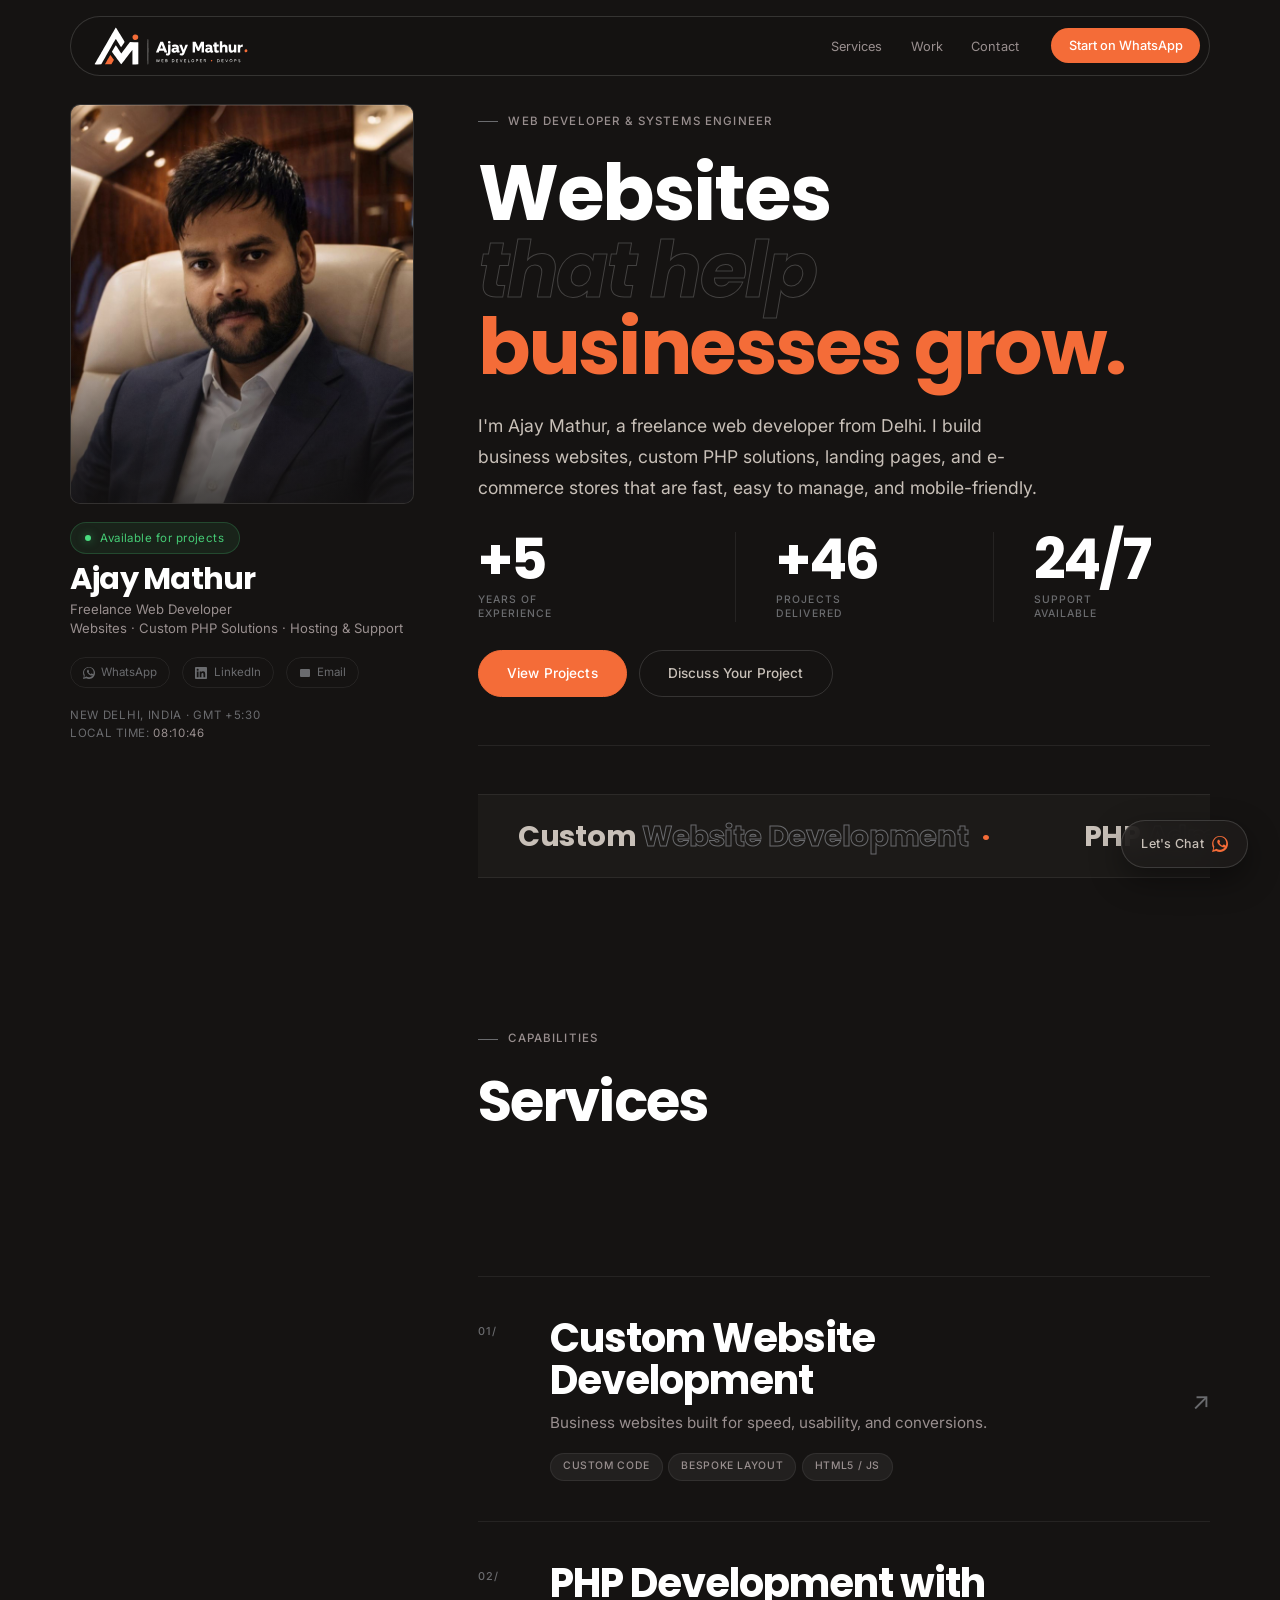
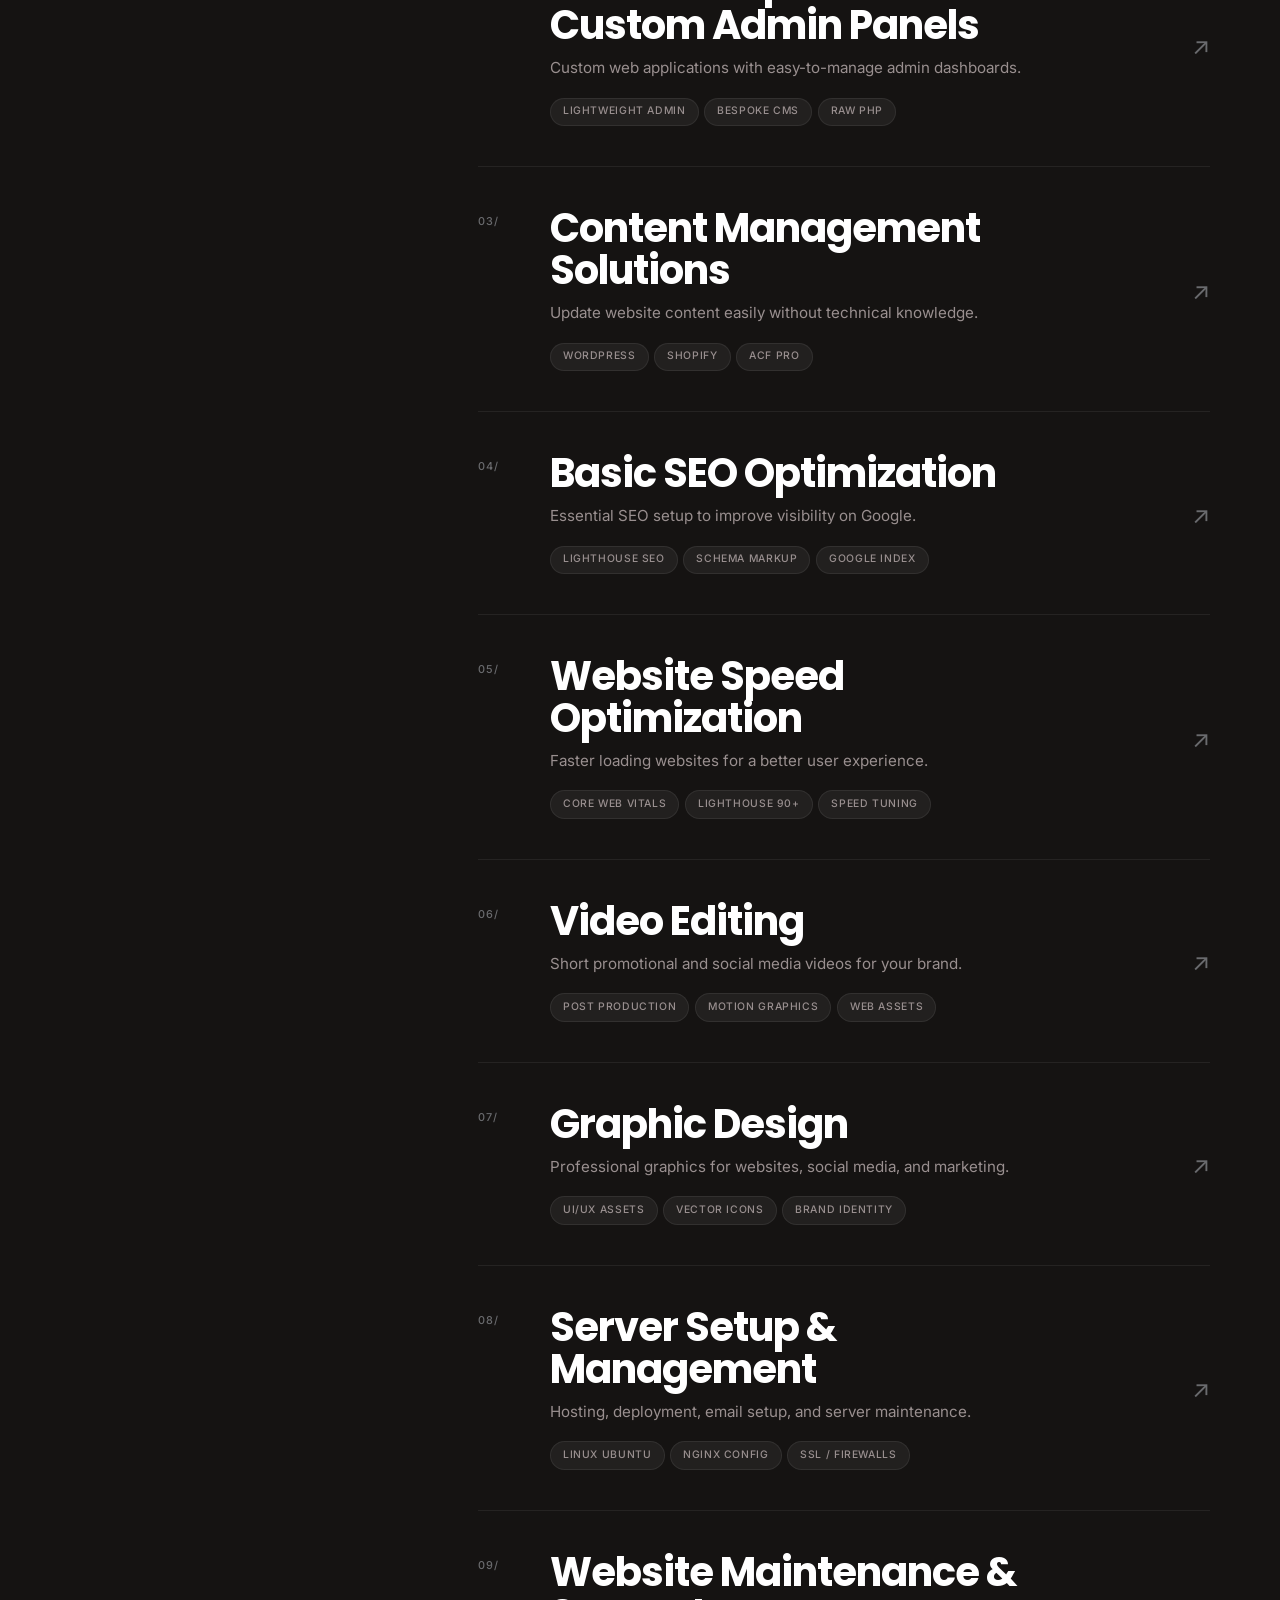
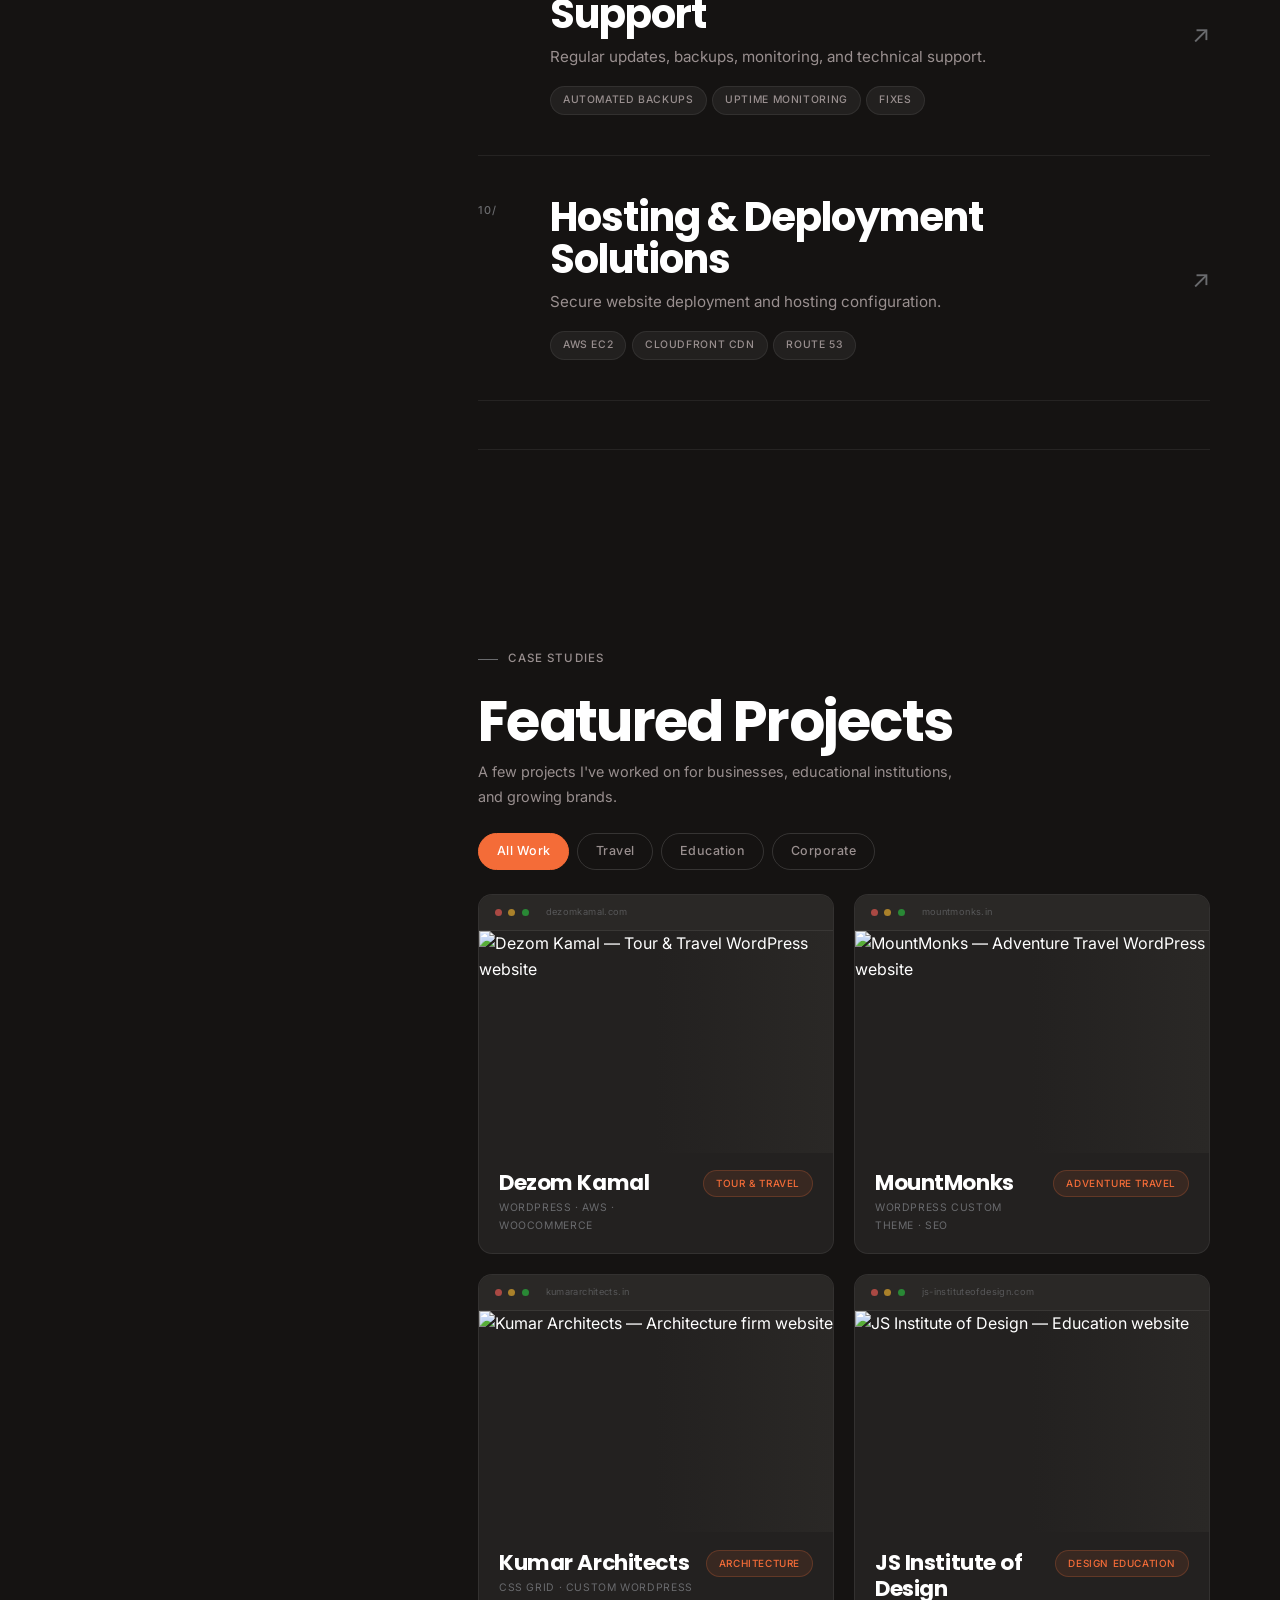
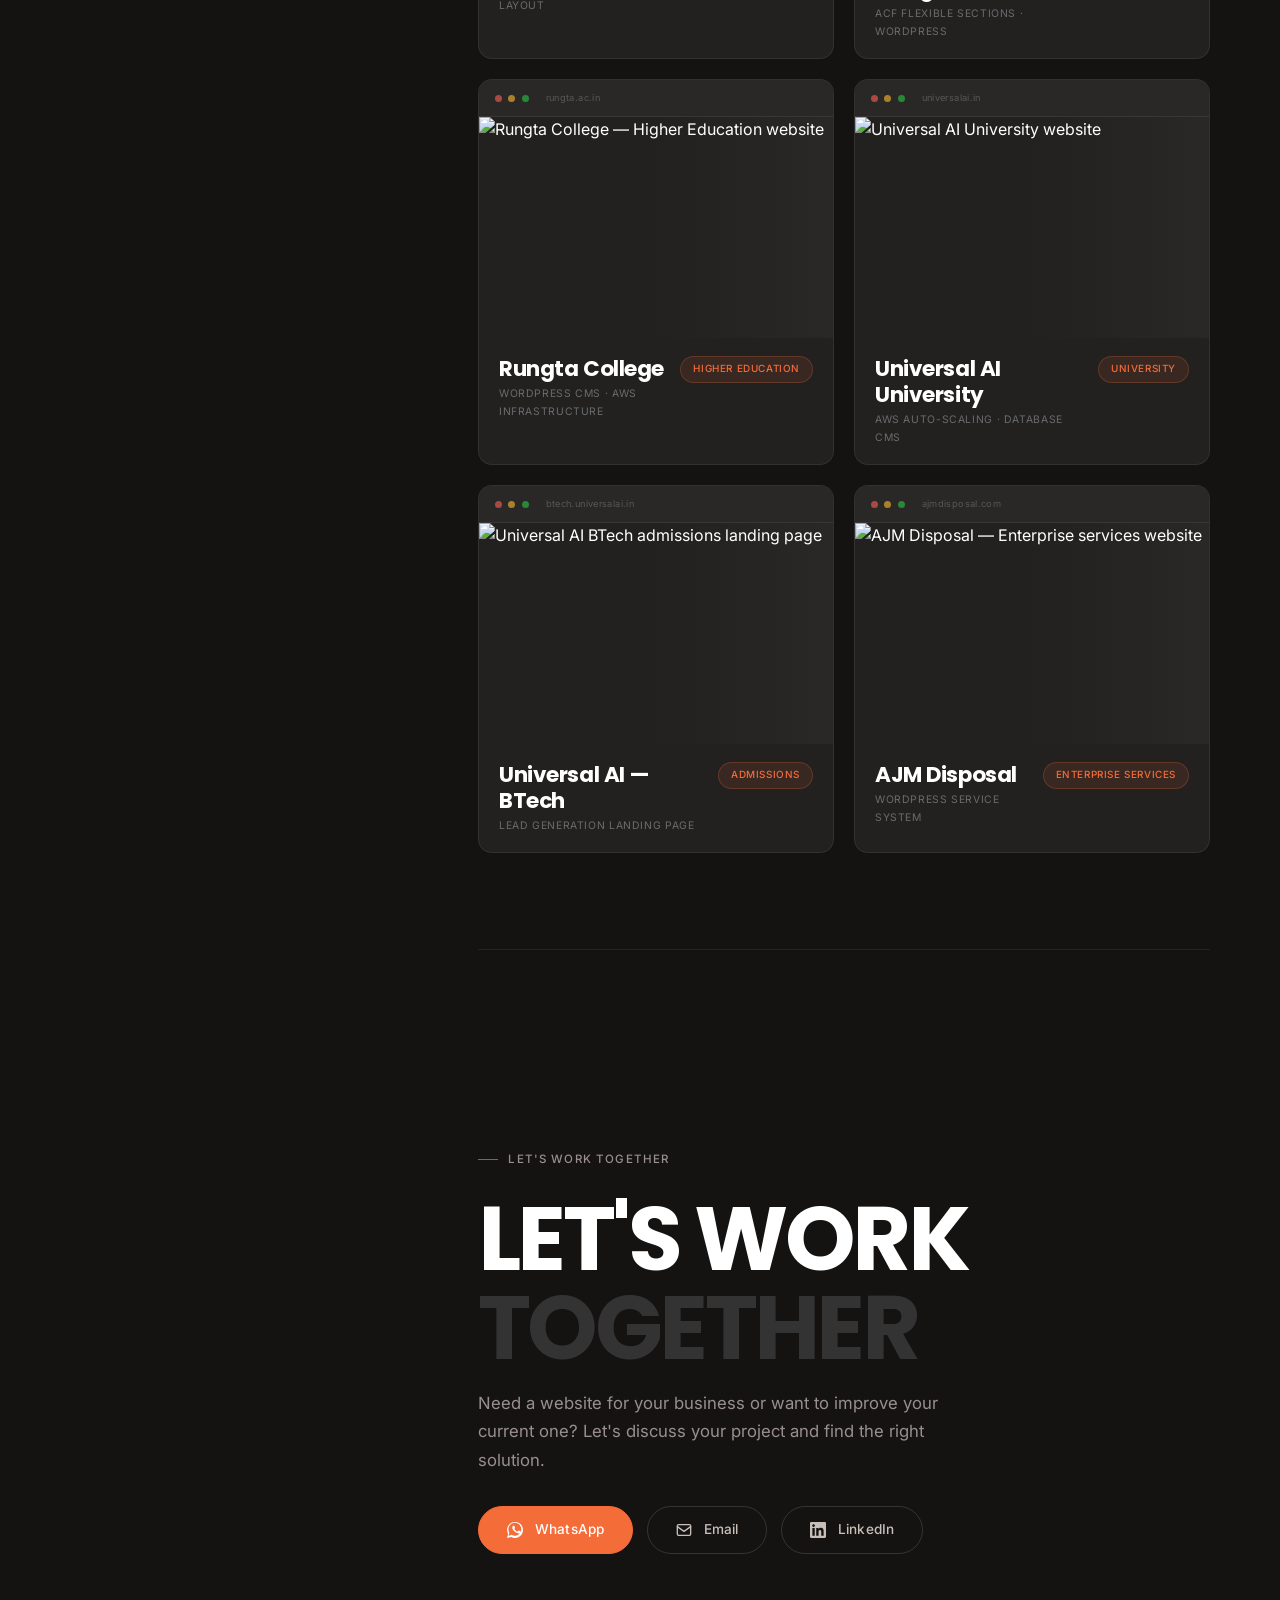
==== commit 9662858a: "logo updated" ====
--- a/index.html
+++ b/index.html
@@ -15,7 +15,7 @@
   <meta name="twitter:title" content="Ajay Mathur — Freelance Web Developer">
   <link rel="preconnect" href="https://fonts.googleapis.com">
   <link rel="preconnect" href="https://fonts.gstatic.com" crossorigin>
-  <link rel="stylesheet" href="css/main.css">
+  <link rel="stylesheet" href="css/main.css?v=1.0.1">
   <link rel="stylesheet" href="css/pages.css">
   <link rel="stylesheet" href="css/mobile.css">
   <link rel="apple-touch-icon" sizes="57x57" href="favicon.ico/apple-icon-57x57.png">
@@ -48,7 +48,7 @@
     <div class="header__inner">
 
       <a href="index.html" class="logo" aria-label="Ajay Mathur — Home">
-        <img src="logo.svg" alt="Ajay Mathur Logo" class="logo__img">
+        <img src="logo.svg?v=1.0.1" alt="Ajay Mathur Logo" class="logo__img">
       </a>
 
       <button id="nav-toggle" class="nav-toggle" aria-expanded="false" aria-controls="nav-menu" aria-label="Toggle navigation">
--- a/css/main.css
+++ b/css/main.css
@@ -301,9 +301,10 @@
 }
 
 .logo__img {
-  height: 45px;
+  height: 40px;
   /* Elegant desktop height */
-  width: auto;
+  width: 160px;
+  /* Explicit width to prevent Safari layout scaling bug */
   display: block;
   image-rendering: -webkit-optimize-contrast;
   transition: transform var(--t-fast) ease, opacity var(--t-fast) ease;
@@ -527,8 +528,10 @@
   }
 
   .logo__img {
-    height: 21px;
+    height: 30px;
     /* Tighter mobile height to balance with toggle */
+    width: 130px;
+    /* Explicit width to prevent Safari layout scaling bug */
   }
 
   /* ── Full-screen nav overlay container ── */
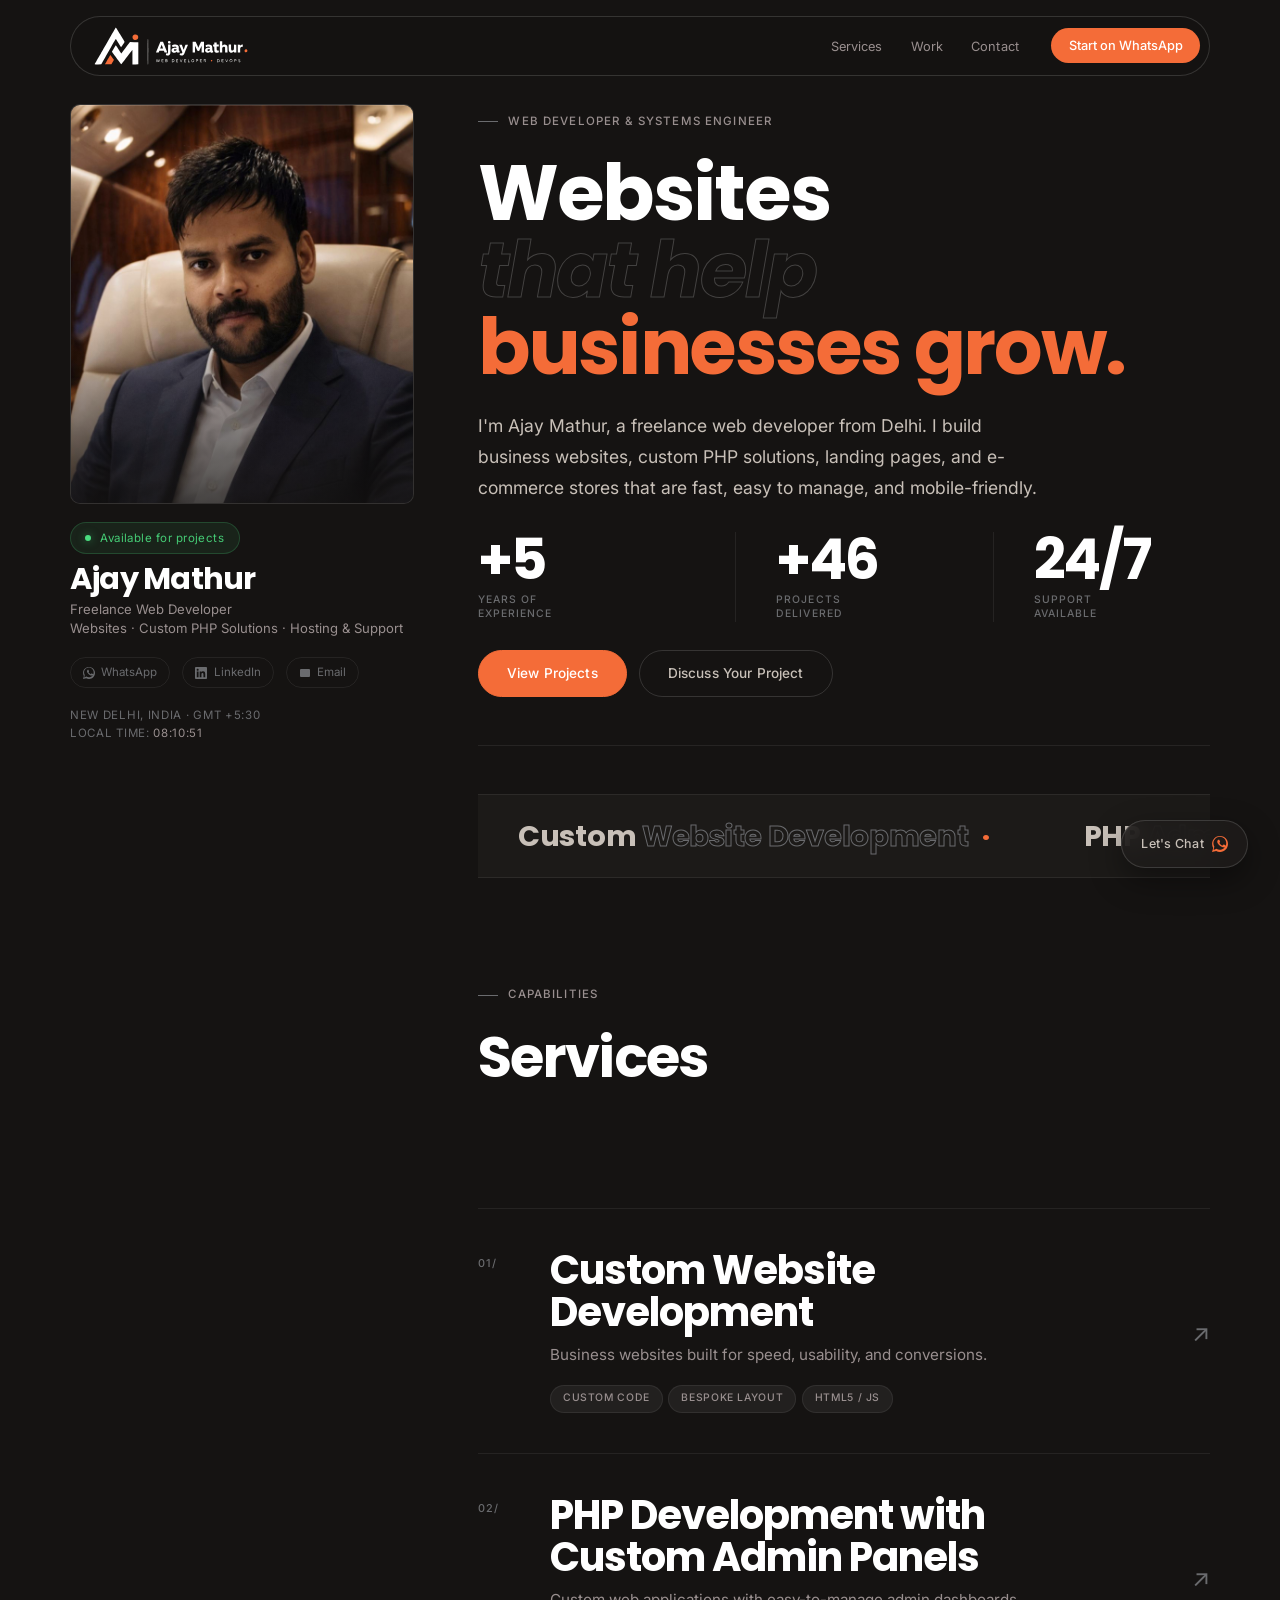
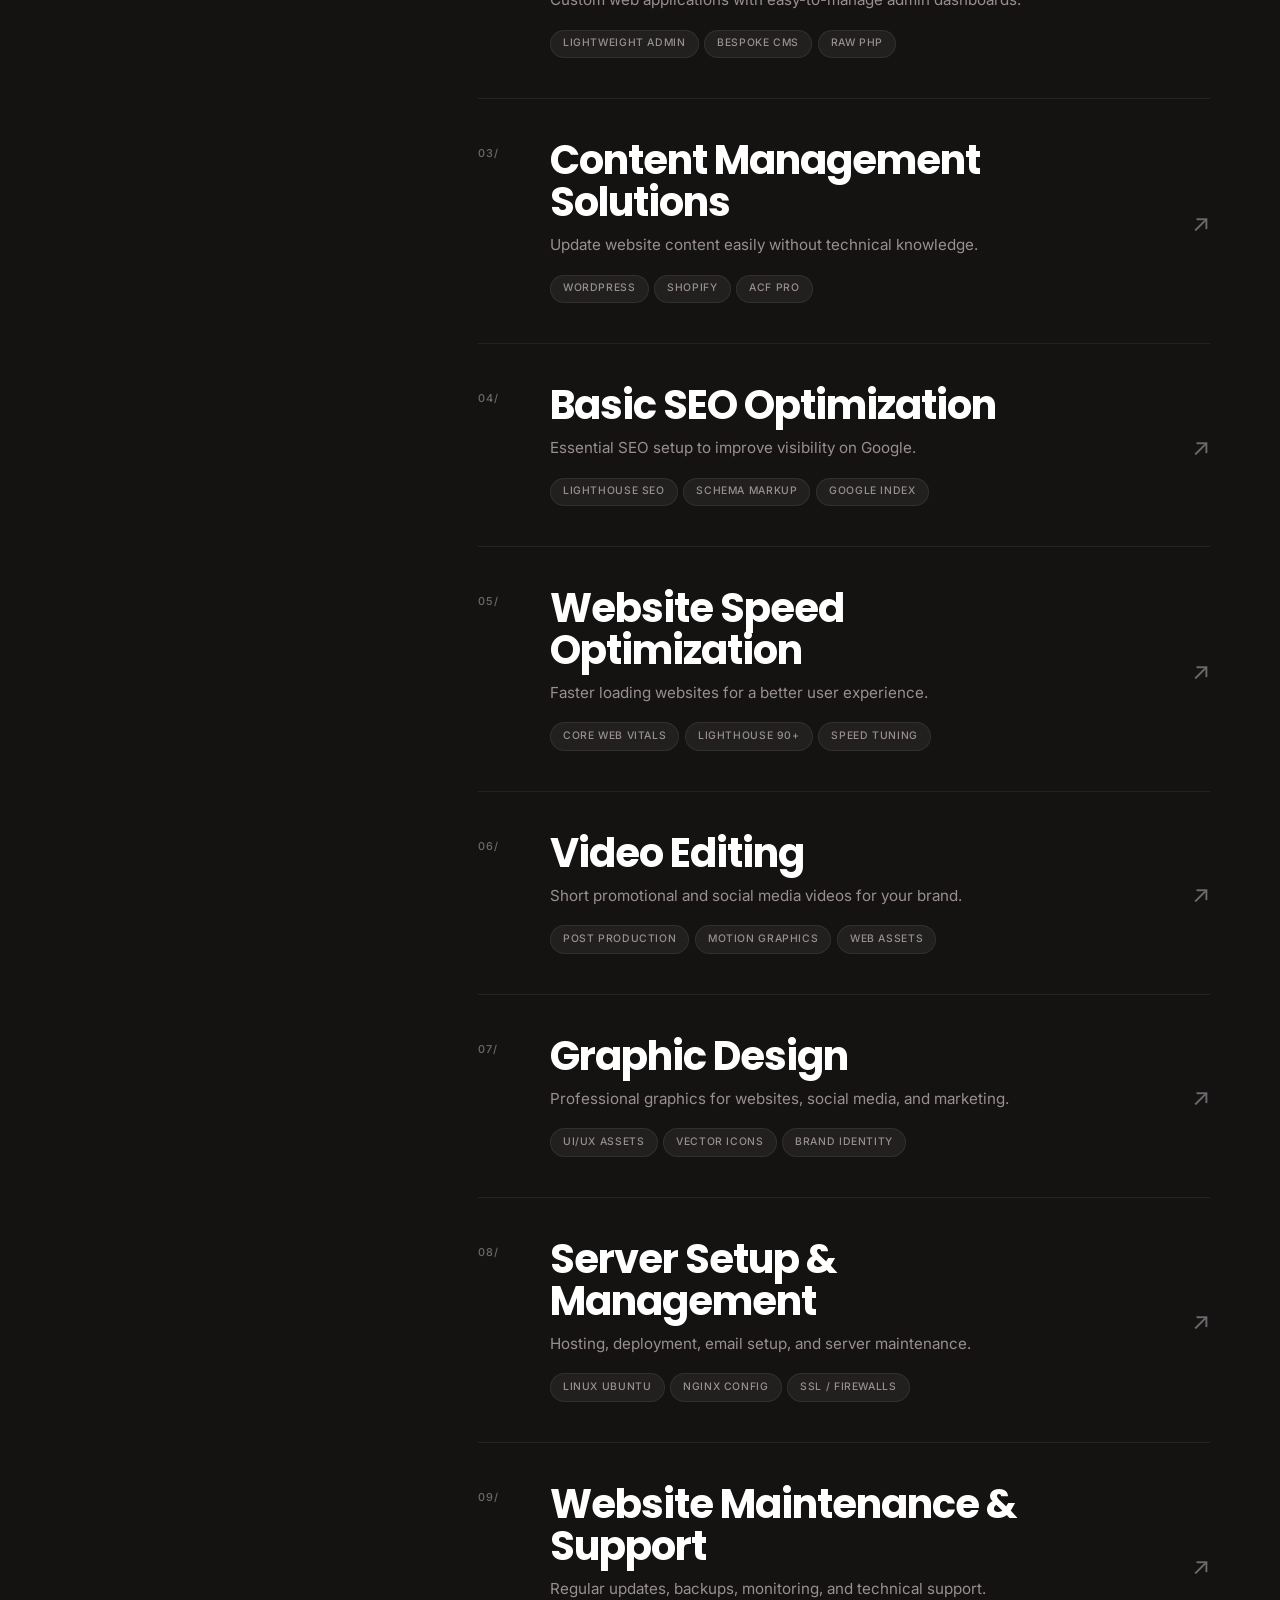
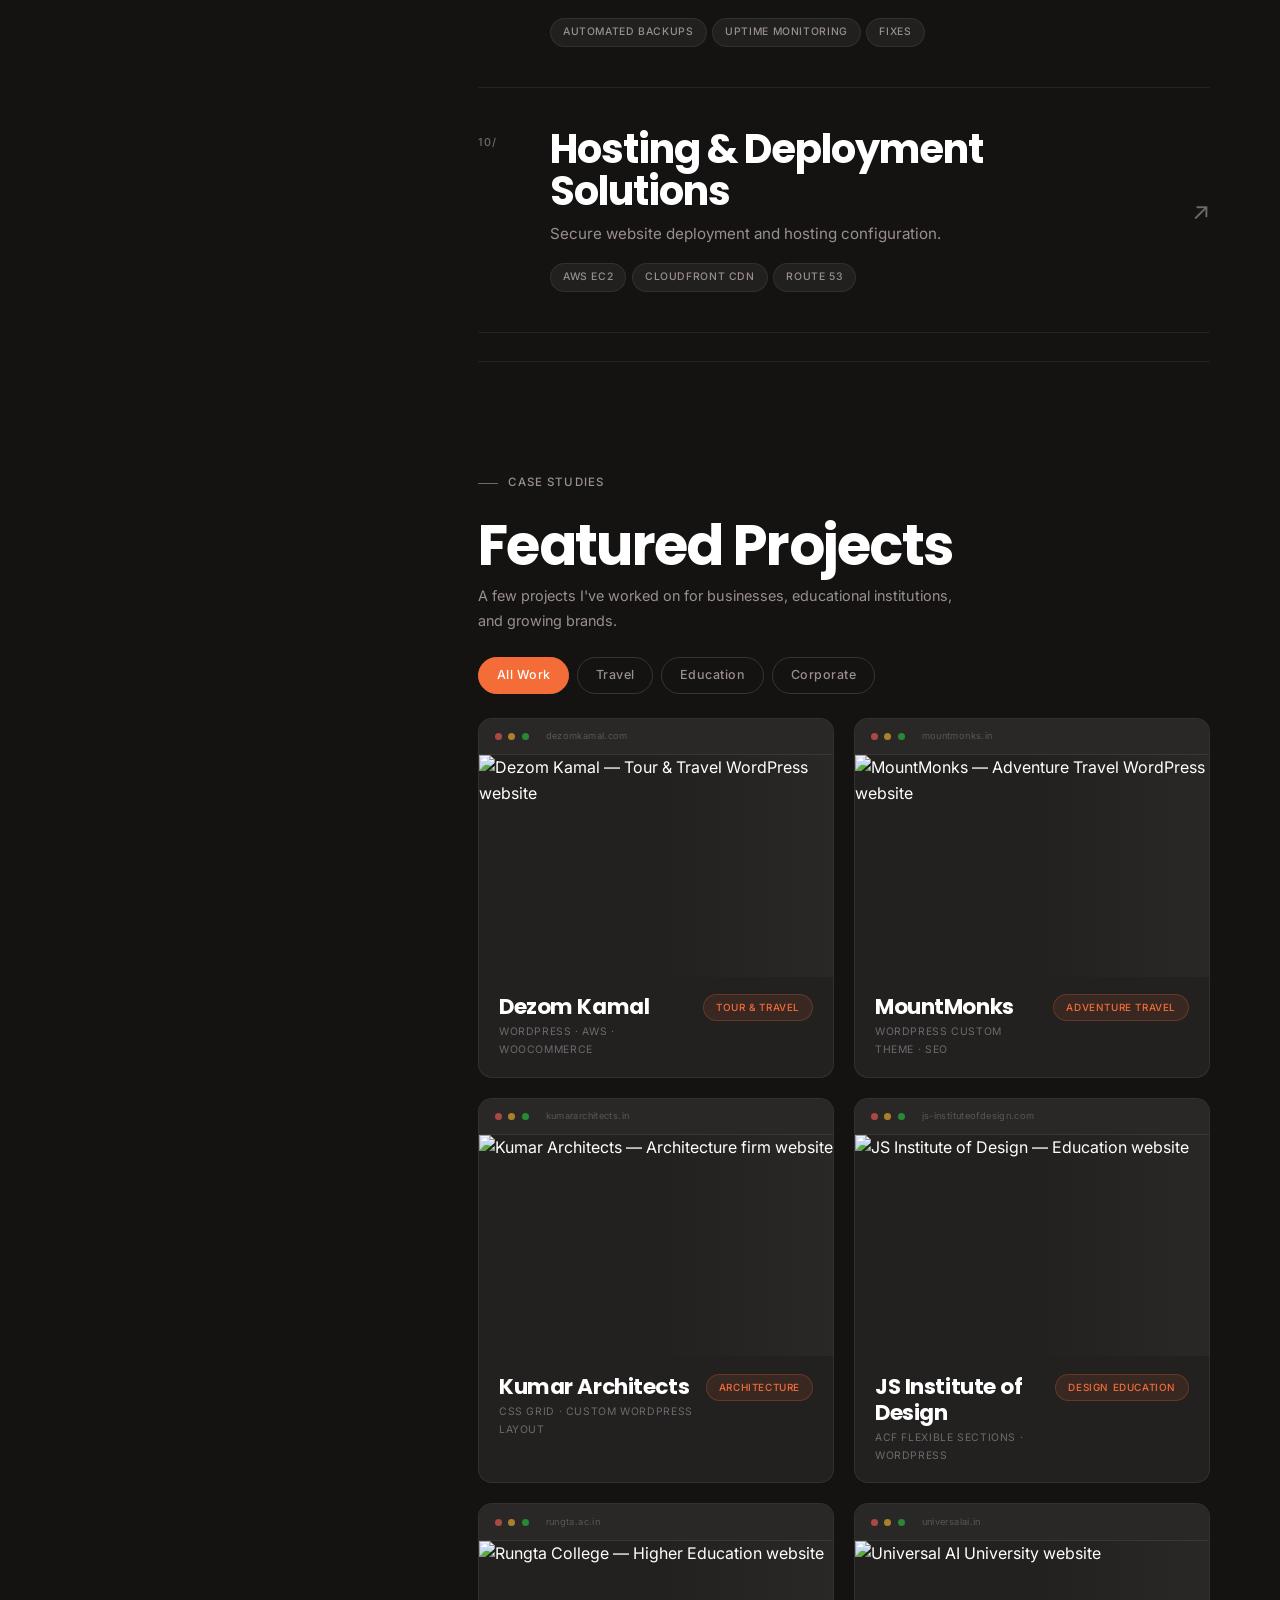
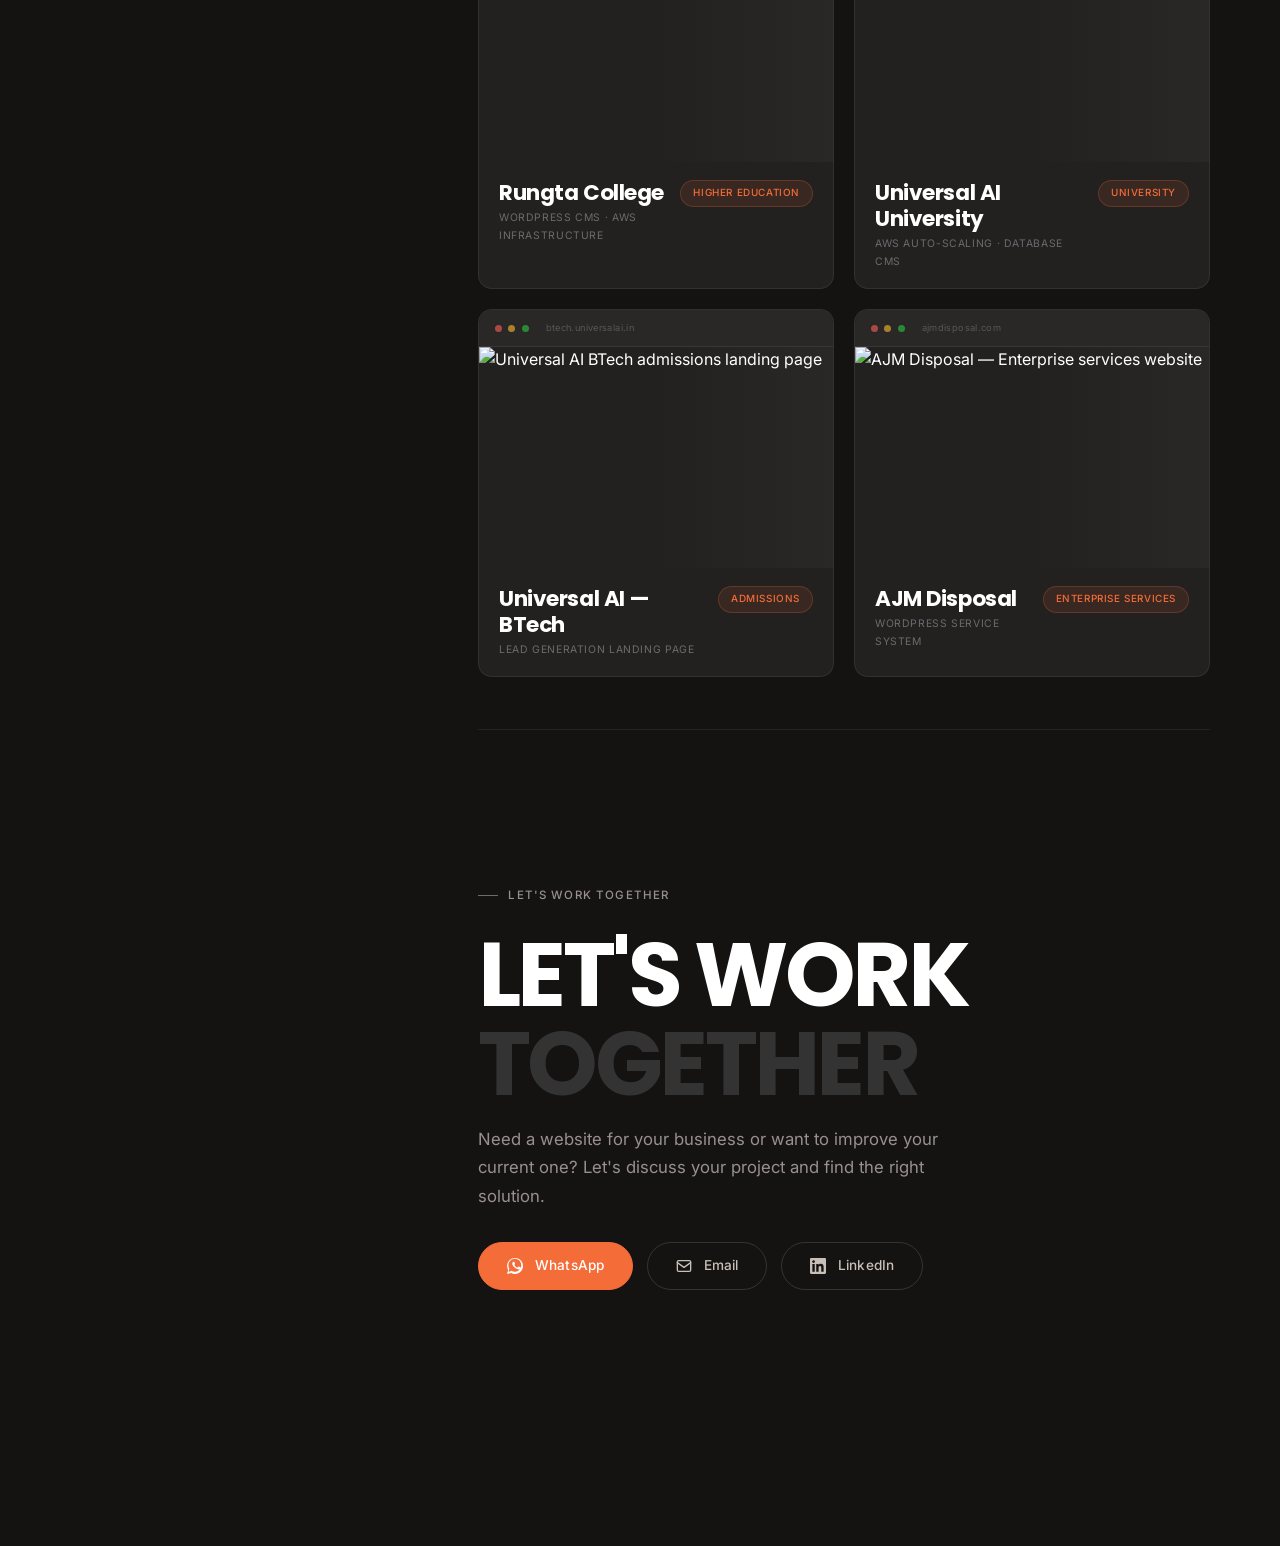
==== commit c278c86a: "scrolling updated" ====
--- a/index.html
+++ b/index.html
@@ -185,7 +185,7 @@
         <!-- SERVICES SECTION -->
         <section id="services" class="home-services" aria-labelledby="services-heading">
           <p class="sec-label reveal">Capabilities</p>
-          <h2 id="services-heading" class="reveal reveal-delay-1" style="font-size: clamp(2rem, 5vw, 3.5rem); margin-bottom: var(--space-md); letter-spacing: -0.03em;">
+          <h2 id="services-heading" class="reveal reveal-delay-1" style="font-size: clamp(2rem, 5vw, 3.5rem); margin-bottom: var(--space-sm); letter-spacing: -0.03em;">
             Services
           </h2>
 
--- a/css/pages.css
+++ b/css/pages.css
@@ -35,7 +35,7 @@
   align-self: flex-start;
   /* sticky needs overflow:visible on parent — enforced in mobile.css */
   max-height: calc(100vh - 7rem);
-  overflow-y: auto;
+  overflow-y: hidden;
   overflow-x: visible;
   scrollbar-width: none;
 }
@@ -187,10 +187,10 @@
 
 /* ── Services block ── */
 .home-services {
-  padding-top: var(--space-lg);
-  padding-bottom: var(--space-md);
+  padding-top: 3.25rem;
+  padding-bottom: 1.75rem;
   border-bottom: 1px solid var(--border);
-  margin-bottom: var(--space-lg);
+  margin-bottom: 3.25rem;
 }
 
 /* Bio CTA button row */
@@ -328,16 +328,16 @@
 
 /* ── Projects preview block ── */
 .home-projects {
-  padding-top: var(--space-lg);
-  padding-bottom: var(--space-lg);
+  padding-top: 3.25rem;
+  padding-bottom: 3.25rem;
   border-bottom: 1px solid var(--border);
-  margin-bottom: var(--space-lg);
+  margin-bottom: 3.25rem;
 }
 
 /* ── CTA block — Sawad: LET'S WORK / ghost TOGETHER ── */
 .home-cta {
-  padding-top: var(--space-lg);
-  padding-bottom: var(--space-xl);
+  padding-top: 3.25rem;
+  padding-bottom: 5rem;
 }
 
 /* Sawad CTA: large display heading, two stacked lines */
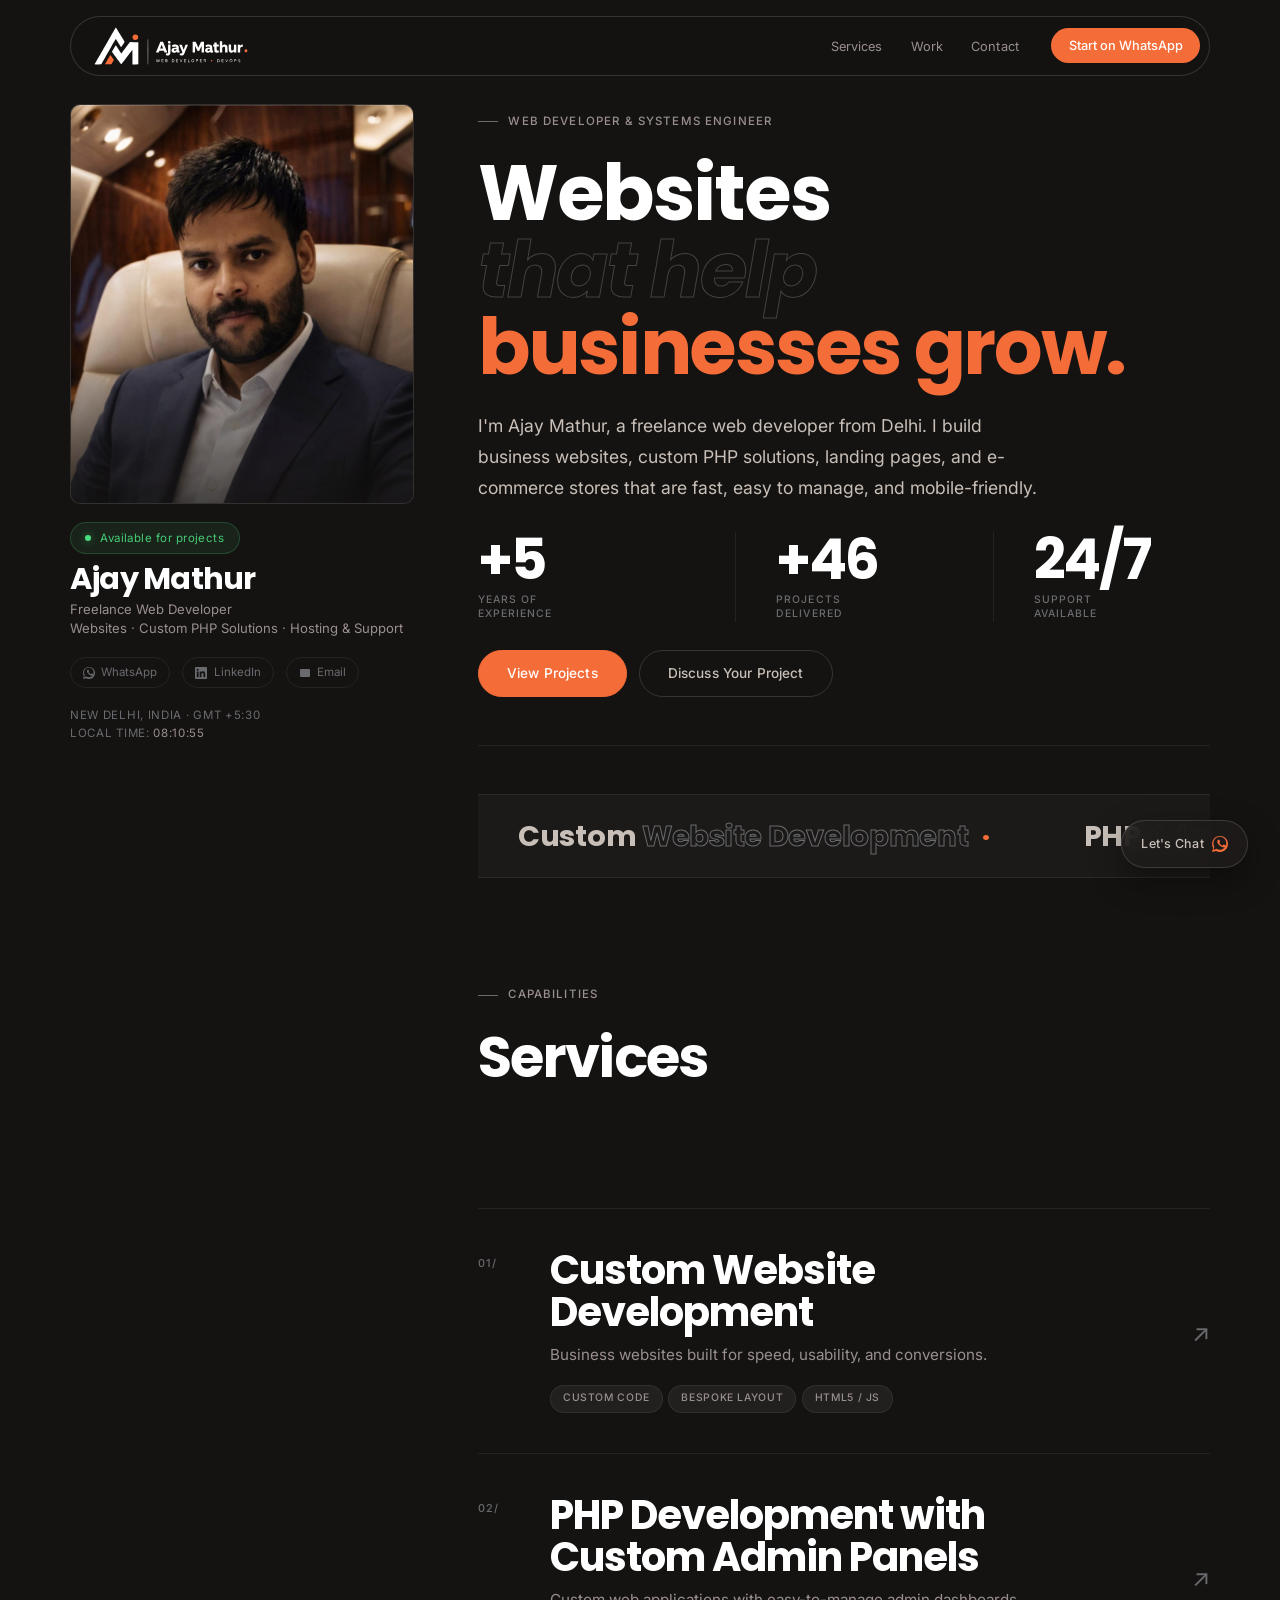
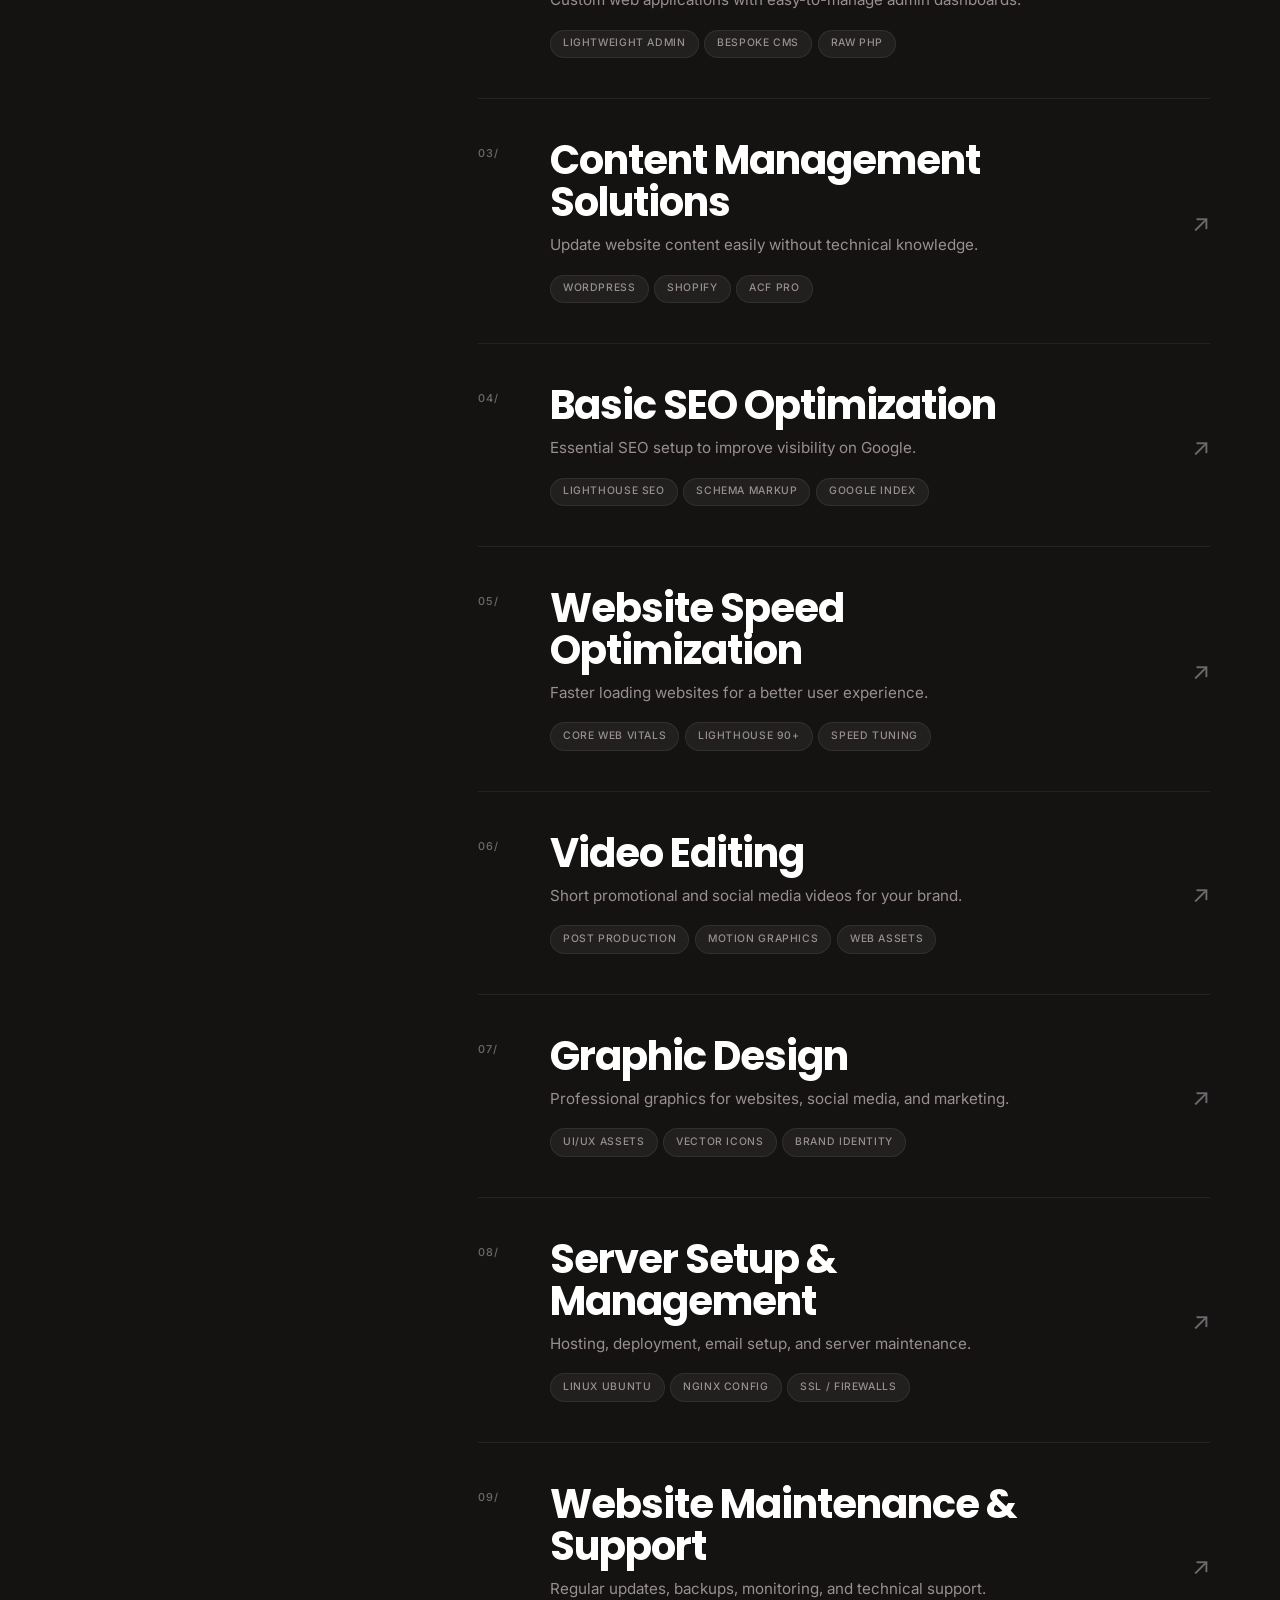
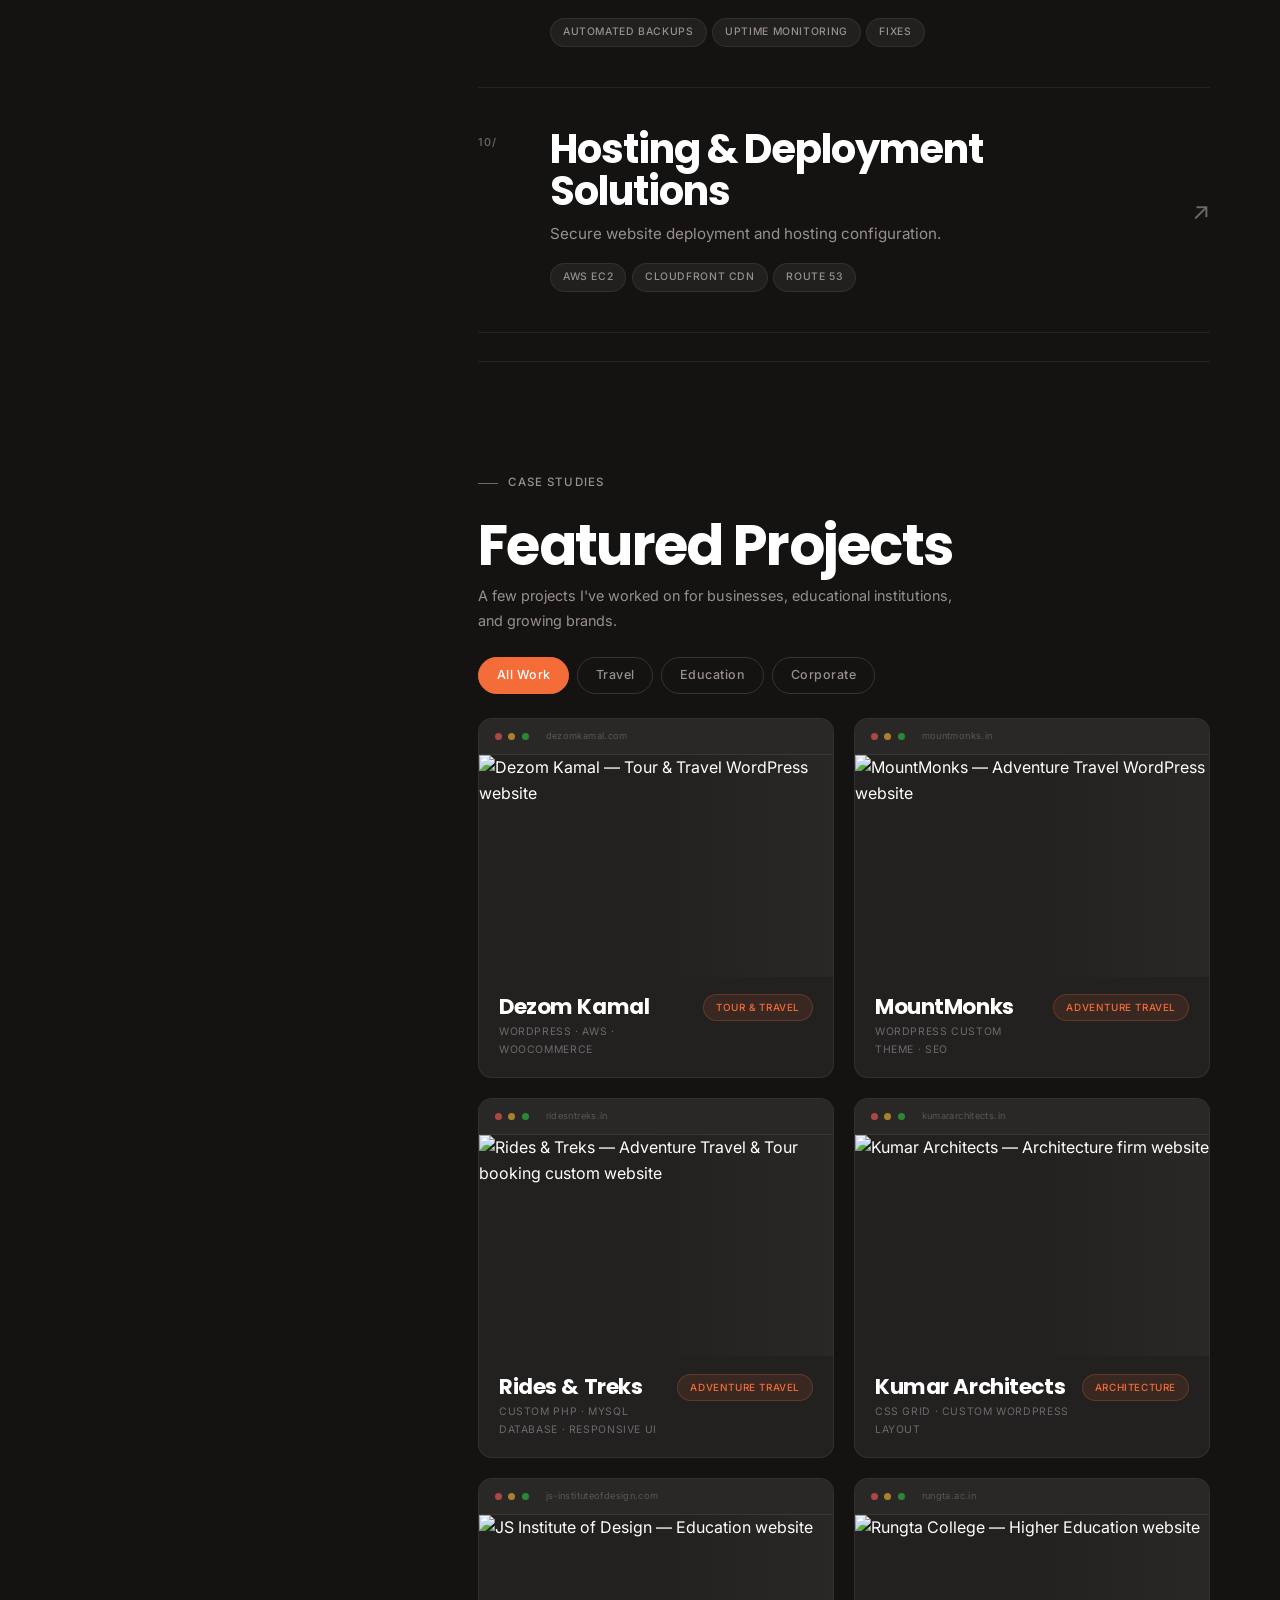
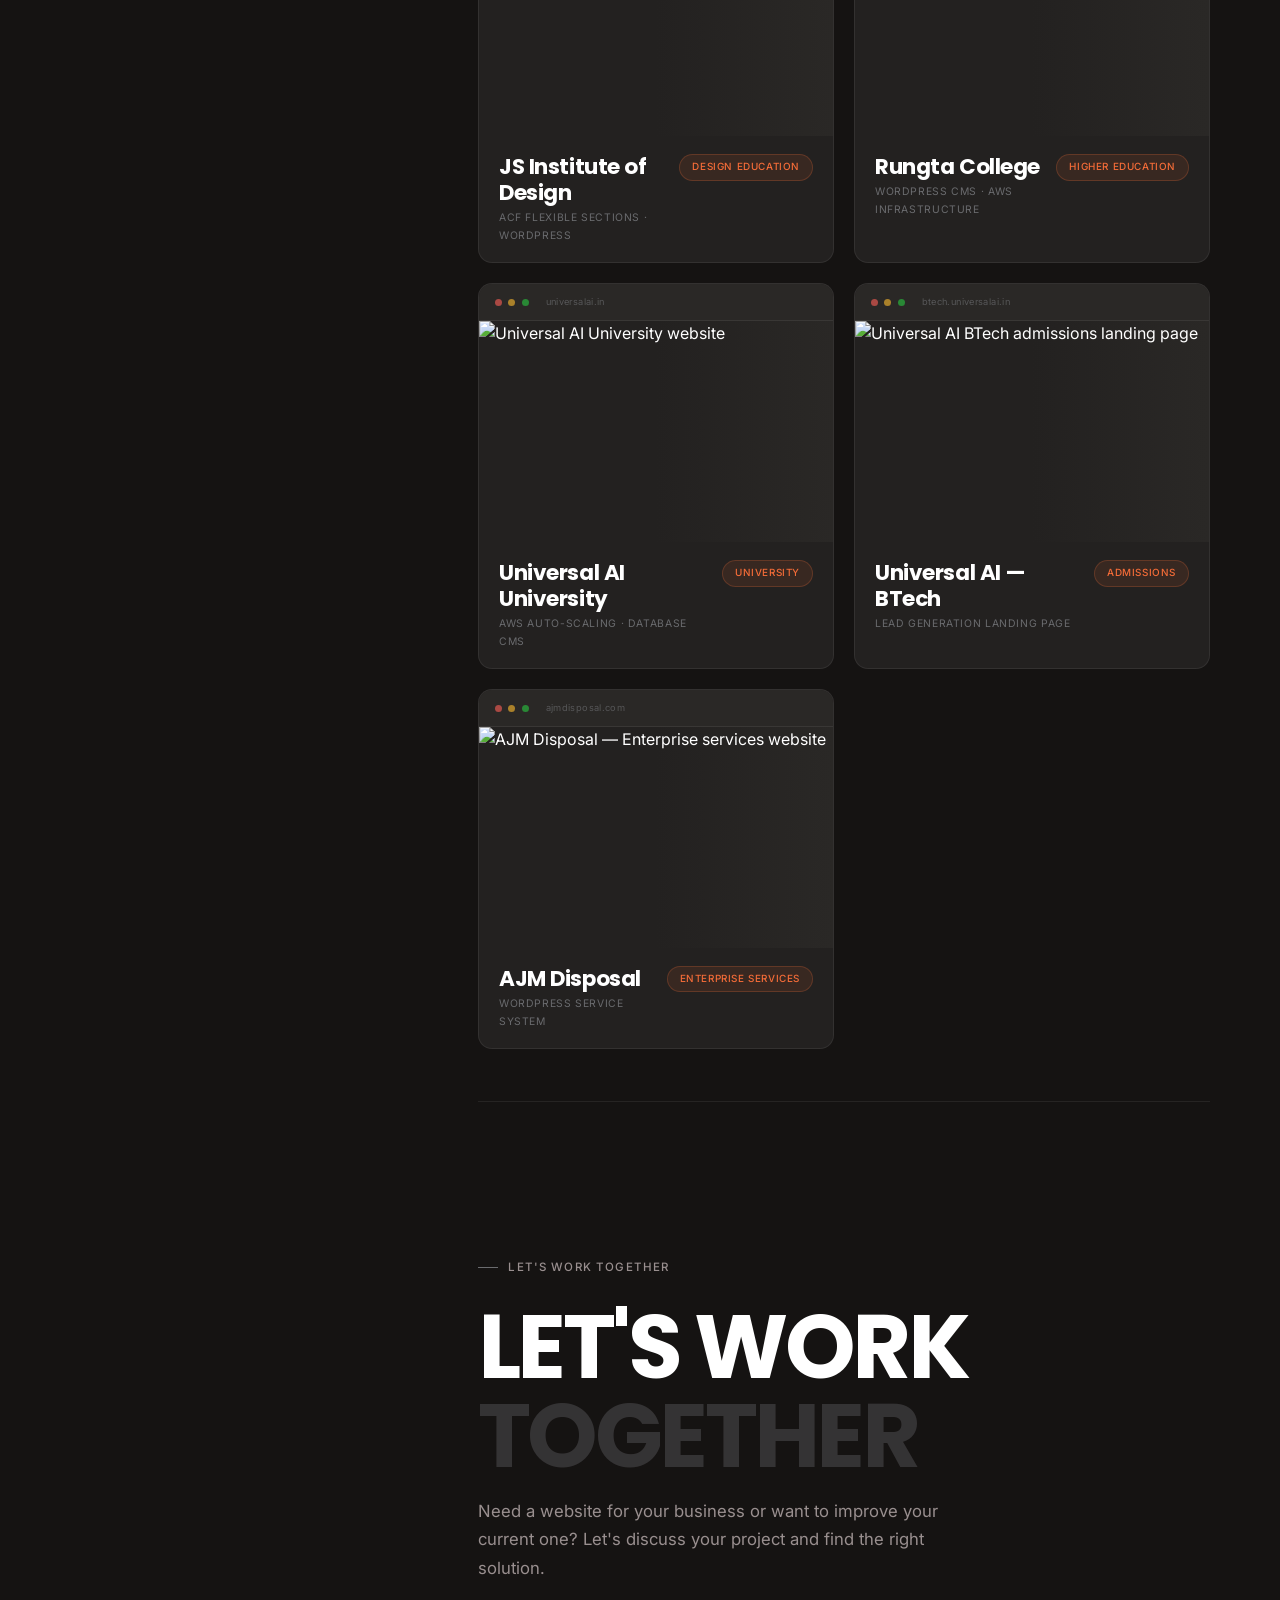
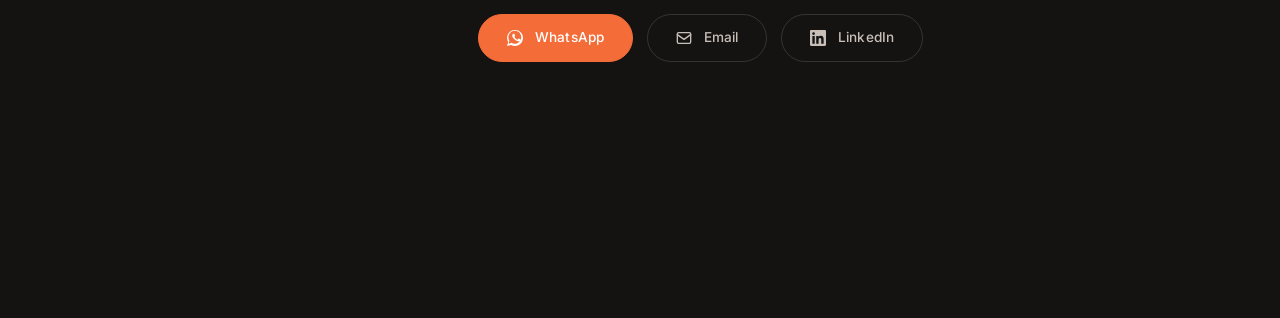
==== commit 7b0e2278: "feat: add Rides & Treks to featured projects" ====
--- a/index.html
+++ b/index.html
@@ -398,8 +398,27 @@
               </div>
             </a>
 
-            <!-- 3: Kumar Architects (Corporate) -->
-            <a href="https://kumararchitects.in" target="_blank" rel="noopener noreferrer" class="work-card reveal" data-category="corporate" style="text-decoration: none; color: inherit;">
+            <!-- 3: Rides & Treks (Travel) -->
+            <a href="https://ridesntreks.in" target="_blank" rel="noopener noreferrer" class="work-card reveal" data-category="travel" style="text-decoration: none; color: inherit;">
+              <div class="work-card__chrome" aria-hidden="true">
+                <span class="chrome-dot"></span><span class="chrome-dot"></span><span class="chrome-dot"></span>
+                <span class="chrome-url">ridesntreks.in</span>
+              </div>
+              <div class="work-card__img-wrap">
+                <img src="https://api.microlink.io/?url=https%3A%2F%2Fridesntreks.in&screenshot=true&meta=false&embed=screenshot.url&viewport.width=1280&viewport.height=800&waitFor=3000"
+                  alt="Rides & Treks — Adventure Travel & Tour booking custom website" class="work-card__img" loading="lazy" width="1280" height="800">
+              </div>
+              <div class="work-card__info">
+                <div>
+                  <h3 class="work-card__title">Rides &amp; Treks</h3>
+                  <p class="work-card__sub">Custom PHP · MySQL Database · Responsive UI</p>
+                </div>
+                <span class="work-card__badge">Adventure Travel</span>
+              </div>
+            </a>
+
+            <!-- 4: Kumar Architects (Corporate) -->
+            <a href="https://kumararchitects.in" target="_blank" rel="noopener noreferrer" class="work-card reveal reveal-delay-1" data-category="corporate" style="text-decoration: none; color: inherit;">
               <div class="work-card__chrome" aria-hidden="true">
                 <span class="chrome-dot"></span><span class="chrome-dot"></span><span class="chrome-dot"></span>
                 <span class="chrome-url">kumararchitects.in</span>
@@ -417,8 +436,8 @@
               </div>
             </a>
 
-            <!-- 4: JS Institute of Design (Education) -->
-            <a href="https://js-instituteofdesign.com" target="_blank" rel="noopener noreferrer" class="work-card reveal reveal-delay-1" data-category="education" style="text-decoration: none; color: inherit;">
+            <!-- 5: JS Institute of Design (Education) -->
+            <a href="https://js-instituteofdesign.com" target="_blank" rel="noopener noreferrer" class="work-card reveal" data-category="education" style="text-decoration: none; color: inherit;">
               <div class="work-card__chrome" aria-hidden="true">
                 <span class="chrome-dot"></span><span class="chrome-dot"></span><span class="chrome-dot"></span>
                 <span class="chrome-url">js-instituteofdesign.com</span>
@@ -436,8 +455,8 @@
               </div>
             </a>
 
-            <!-- 5: Rungta College (Education) -->
-            <a href="https://rungta.ac.in" target="_blank" rel="noopener noreferrer" class="work-card reveal" data-category="education" style="text-decoration: none; color: inherit;">
+            <!-- 6: Rungta College (Education) -->
+            <a href="https://rungta.ac.in" target="_blank" rel="noopener noreferrer" class="work-card reveal reveal-delay-1" data-category="education" style="text-decoration: none; color: inherit;">
               <div class="work-card__chrome" aria-hidden="true">
                 <span class="chrome-dot"></span><span class="chrome-dot"></span><span class="chrome-dot"></span>
                 <span class="chrome-url">rungta.ac.in</span>
@@ -455,8 +474,8 @@
               </div>
             </a>
 
-            <!-- 6: Universal AI University (Education) -->
-            <a href="https://universalai.in" target="_blank" rel="noopener noreferrer" class="work-card reveal reveal-delay-1" data-category="education" style="text-decoration: none; color: inherit;">
+            <!-- 7: Universal AI University (Education) -->
+            <a href="https://universalai.in" target="_blank" rel="noopener noreferrer" class="work-card reveal" data-category="education" style="text-decoration: none; color: inherit;">
               <div class="work-card__chrome" aria-hidden="true">
                 <span class="chrome-dot"></span><span class="chrome-dot"></span><span class="chrome-dot"></span>
                 <span class="chrome-url">universalai.in</span>
@@ -474,8 +493,8 @@
               </div>
             </a>
 
-            <!-- 7: Universal AI BTech (Education) -->
-            <a href="https://btech.universalai.in" target="_blank" rel="noopener noreferrer" class="work-card reveal" data-category="education" style="text-decoration: none; color: inherit;">
+            <!-- 8: Universal AI — BTech (Education) -->
+            <a href="https://btech.universalai.in" target="_blank" rel="noopener noreferrer" class="work-card reveal reveal-delay-1" data-category="education" style="text-decoration: none; color: inherit;">
               <div class="work-card__chrome" aria-hidden="true">
                 <span class="chrome-dot"></span><span class="chrome-dot"></span><span class="chrome-dot"></span>
                 <span class="chrome-url">btech.universalai.in</span>
@@ -493,8 +512,8 @@
               </div>
             </a>
 
-            <!-- 8: AJM Disposal (Corporate) -->
-            <a href="https://ajmdisposal.com" target="_blank" rel="noopener noreferrer" class="work-card reveal reveal-delay-1" data-category="corporate" style="text-decoration: none; color: inherit;">
+            <!-- 9: AJM Disposal (Corporate) -->
+            <a href="https://ajmdisposal.com" target="_blank" rel="noopener noreferrer" class="work-card reveal" data-category="corporate" style="text-decoration: none; color: inherit;">
               <div class="work-card__chrome" aria-hidden="true">
                 <span class="chrome-dot"></span><span class="chrome-dot"></span><span class="chrome-dot"></span>
                 <span class="chrome-url">ajmdisposal.com</span>
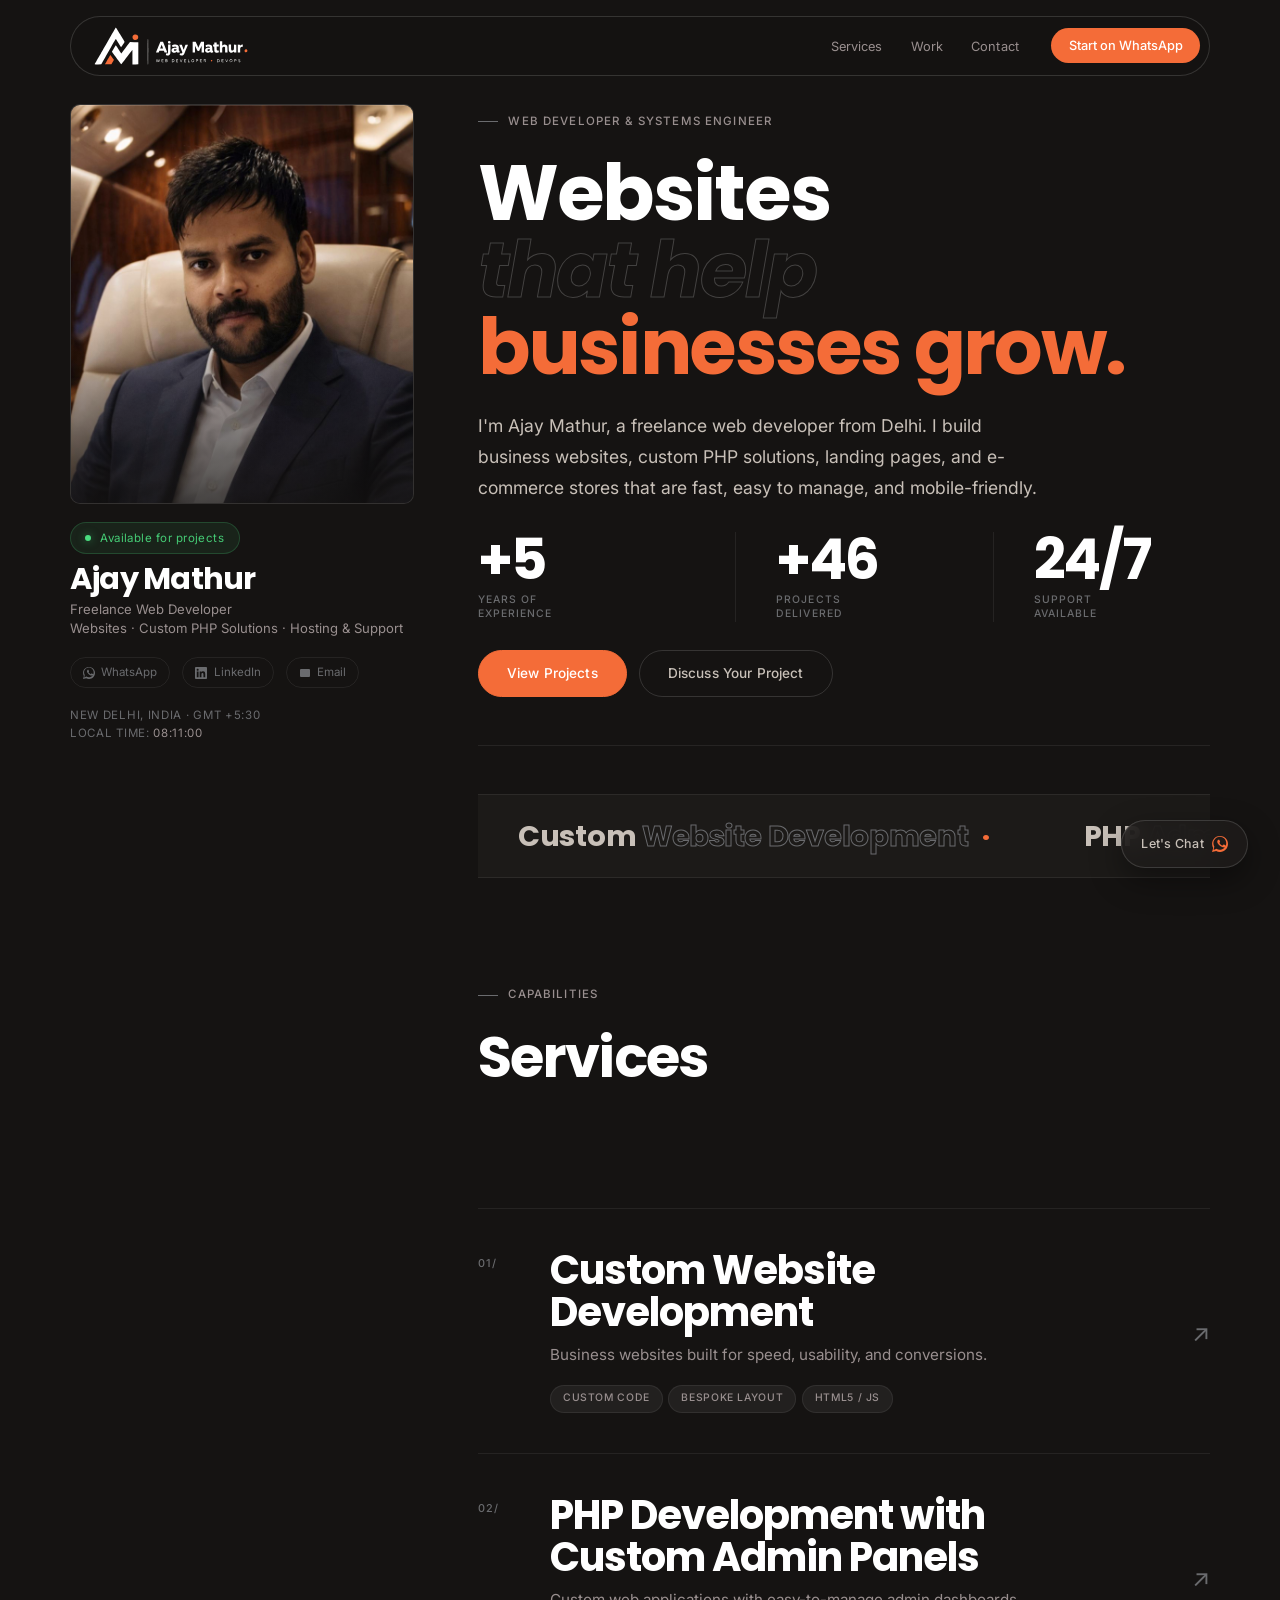
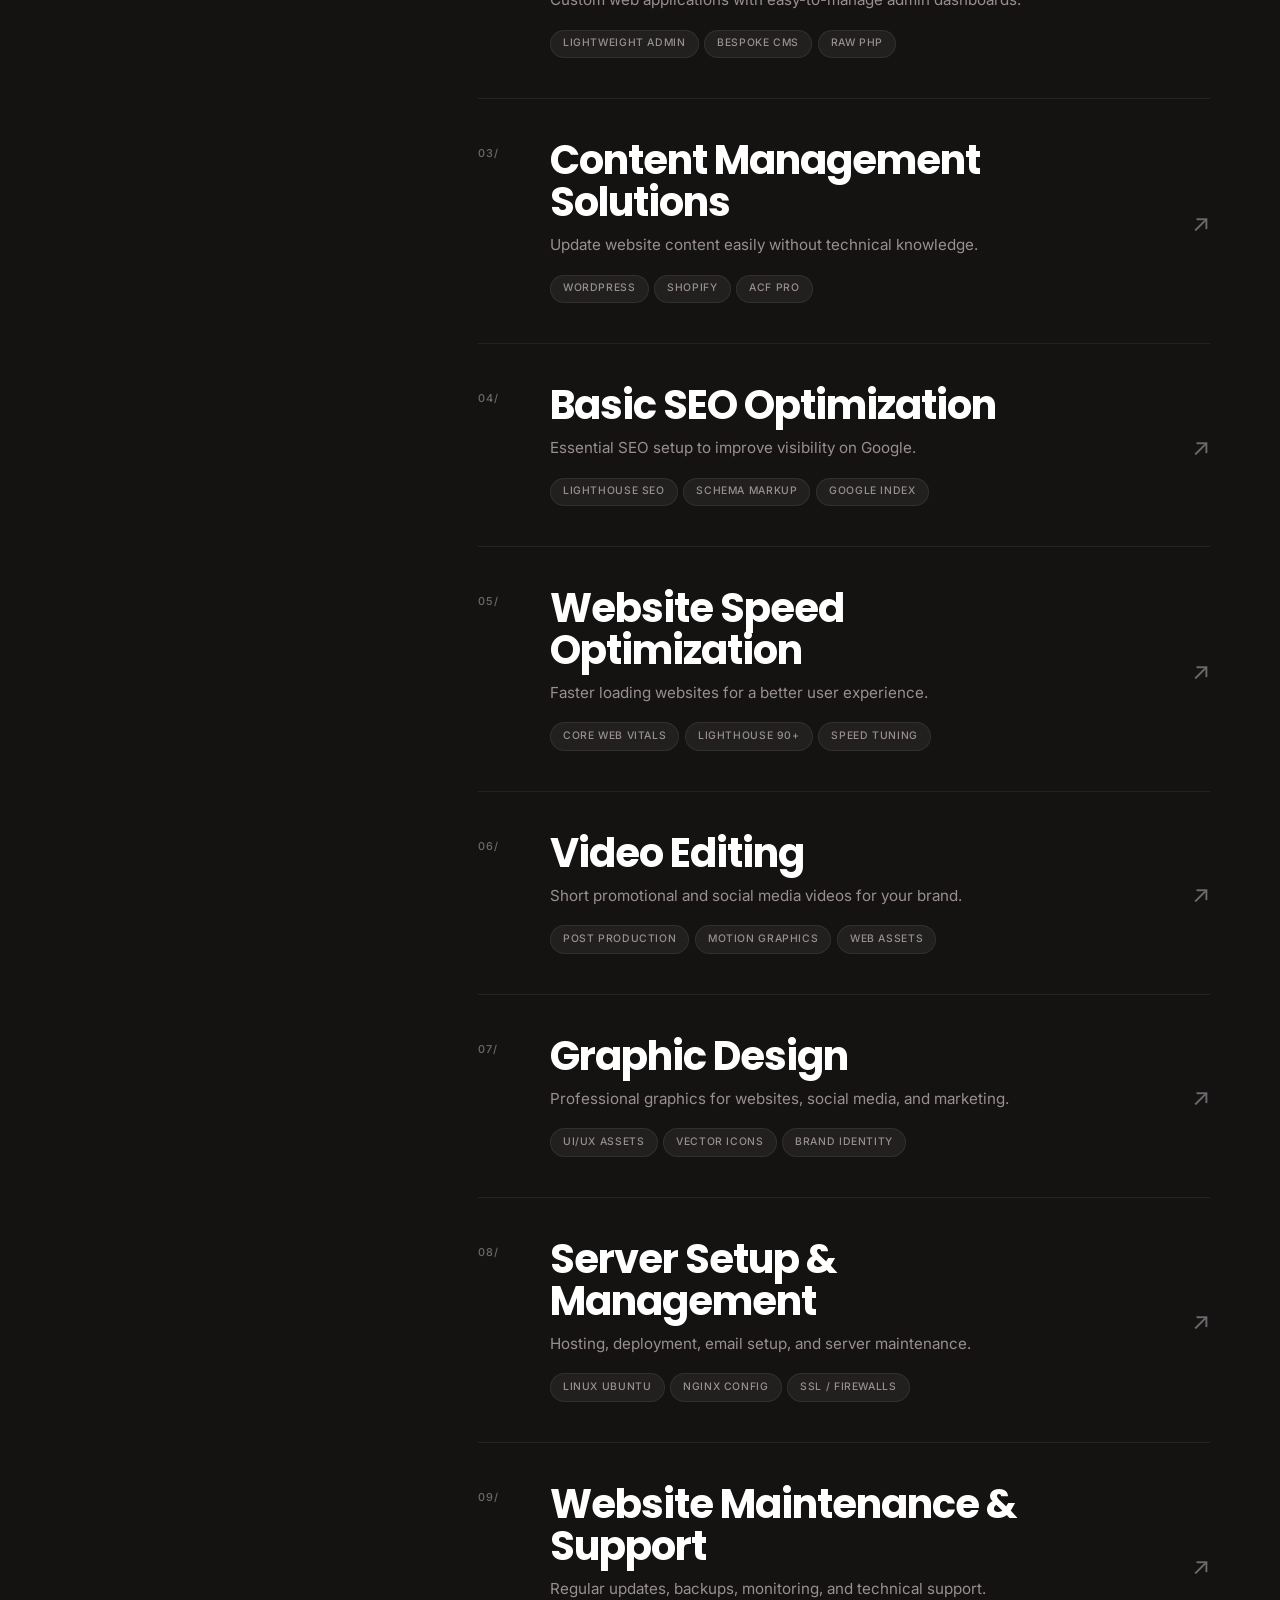
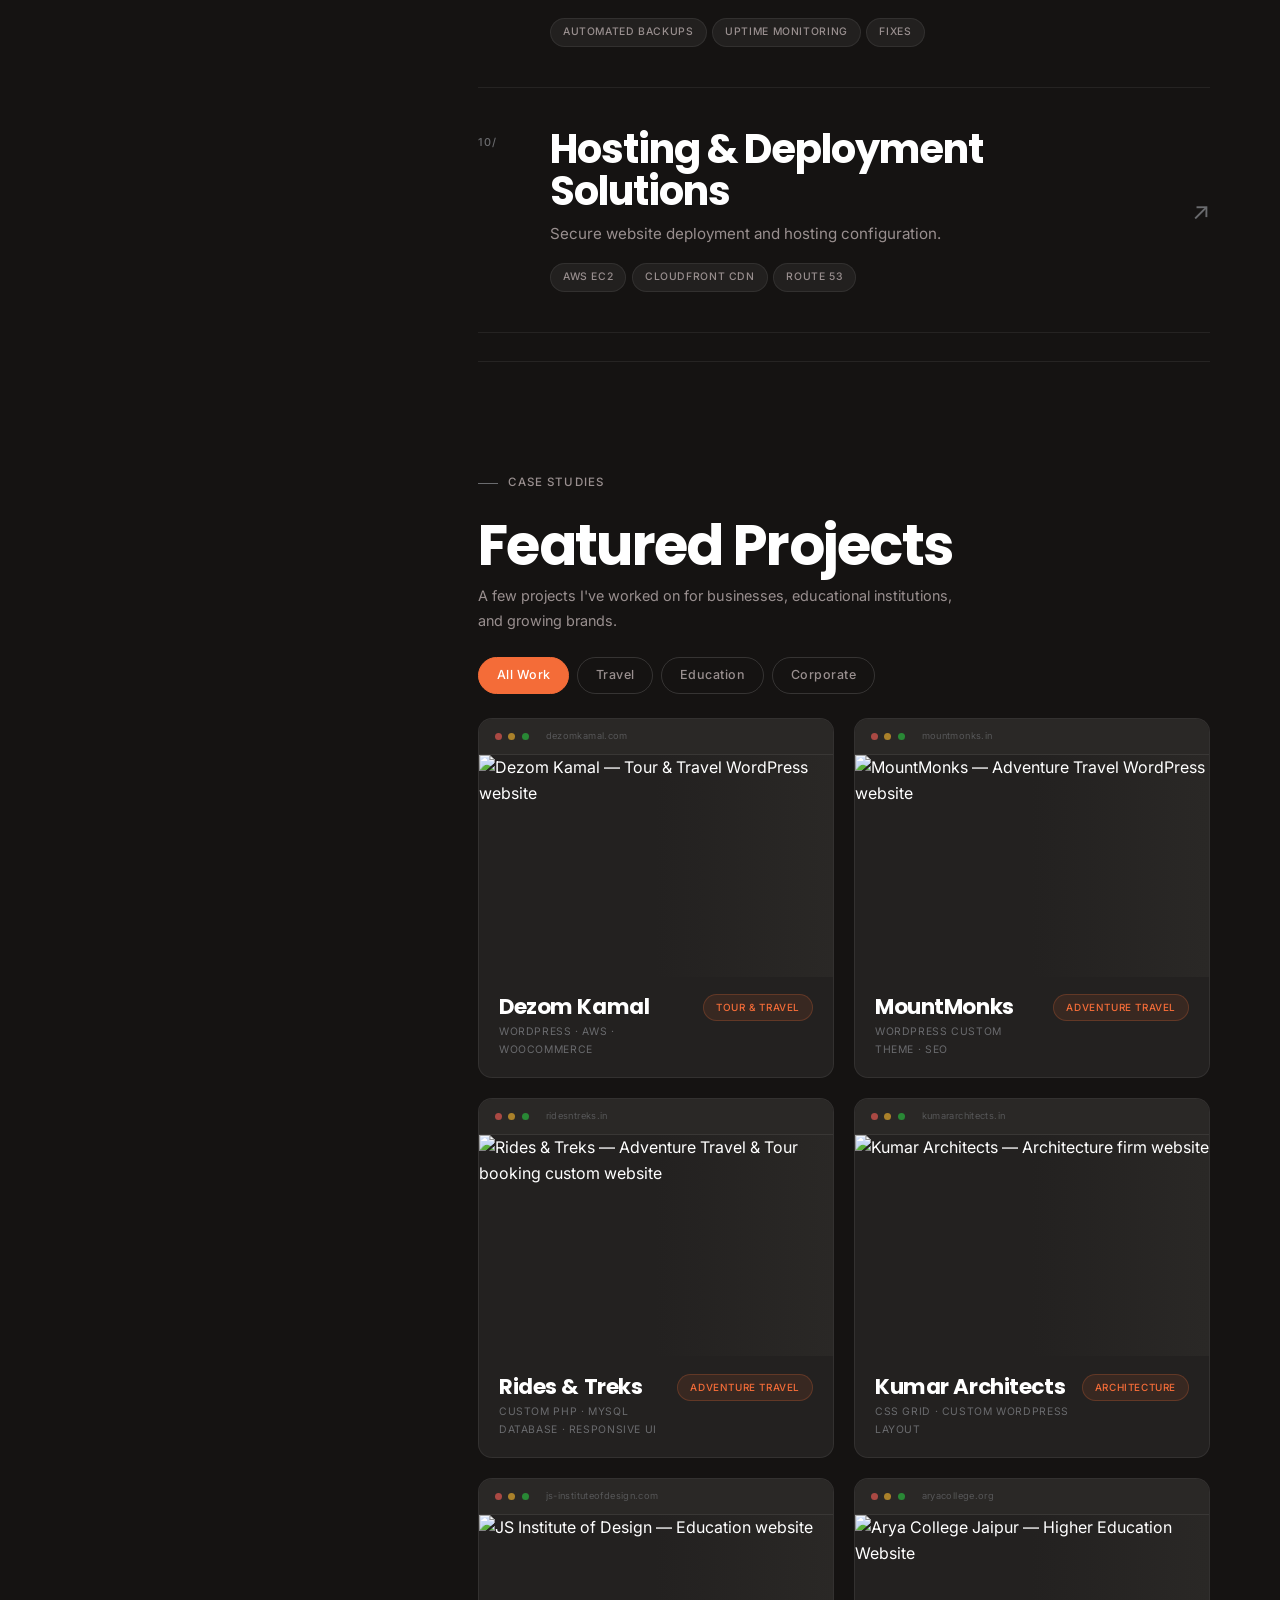
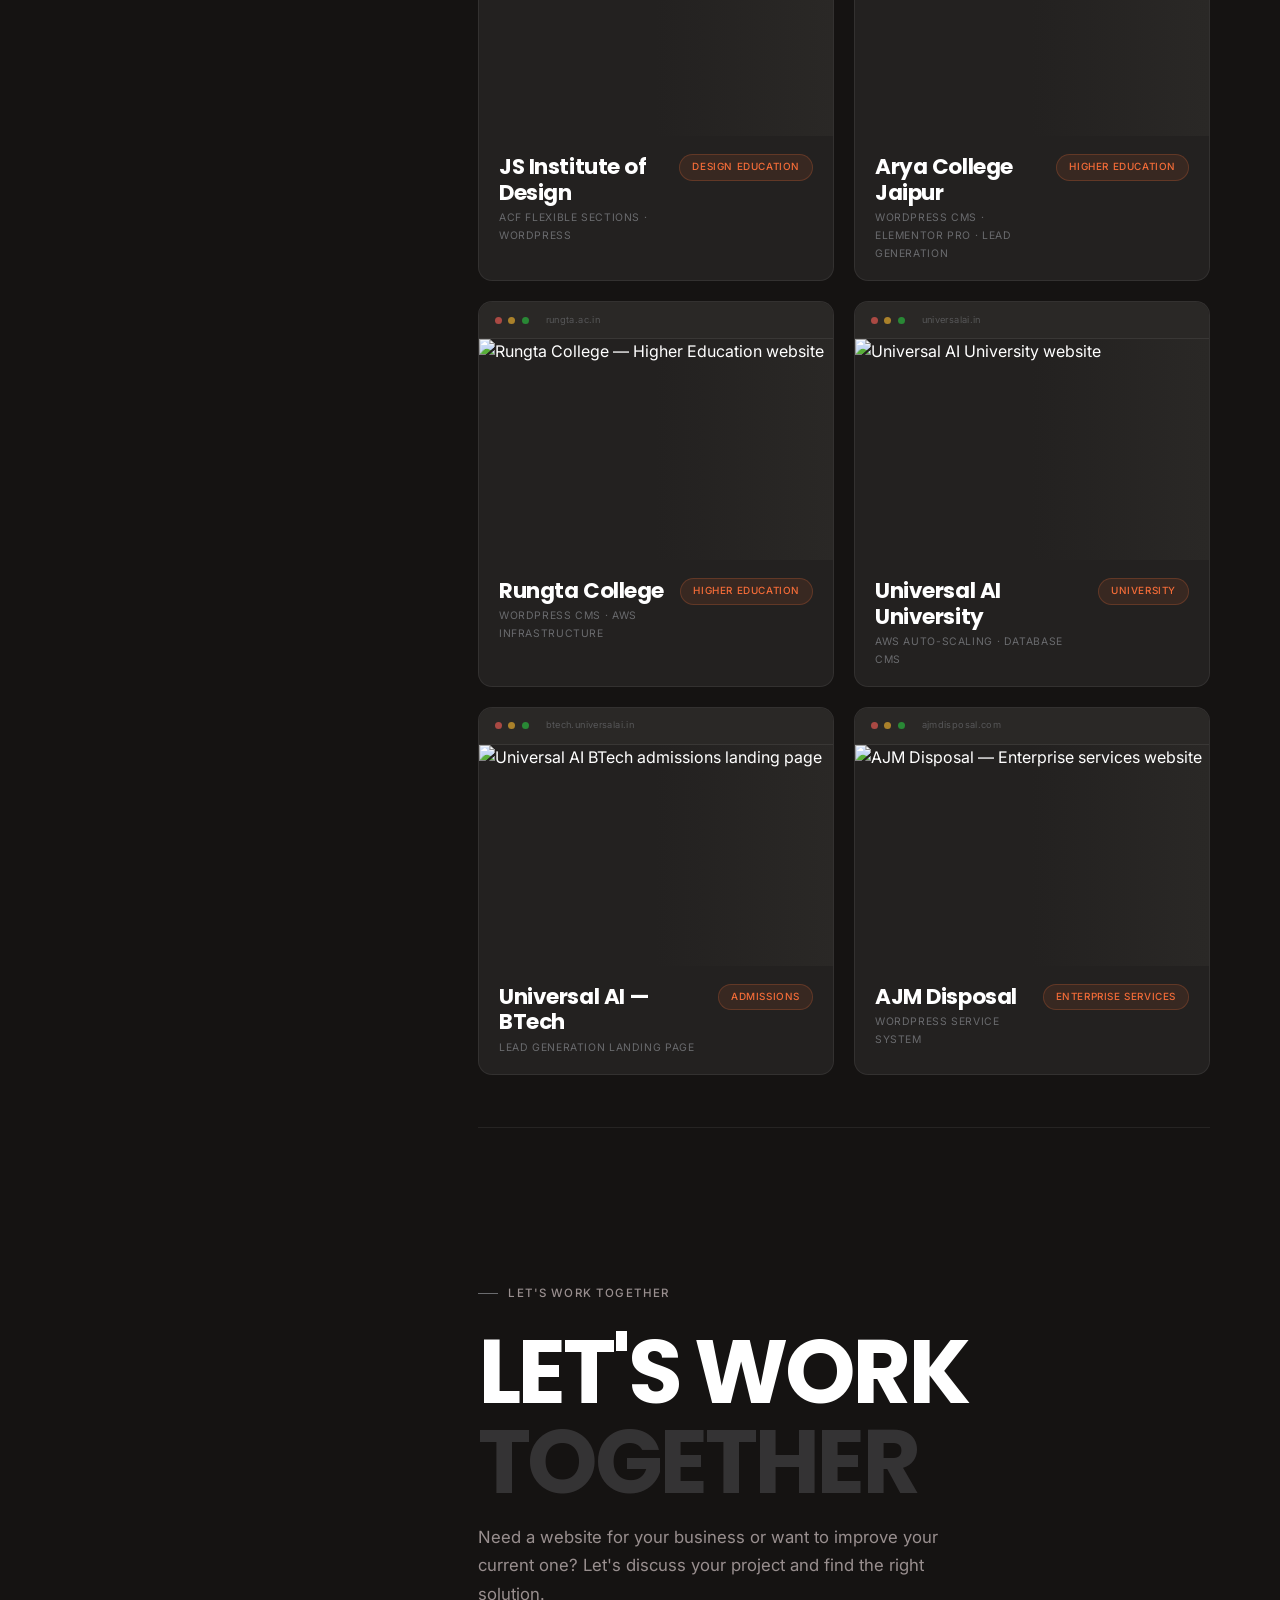
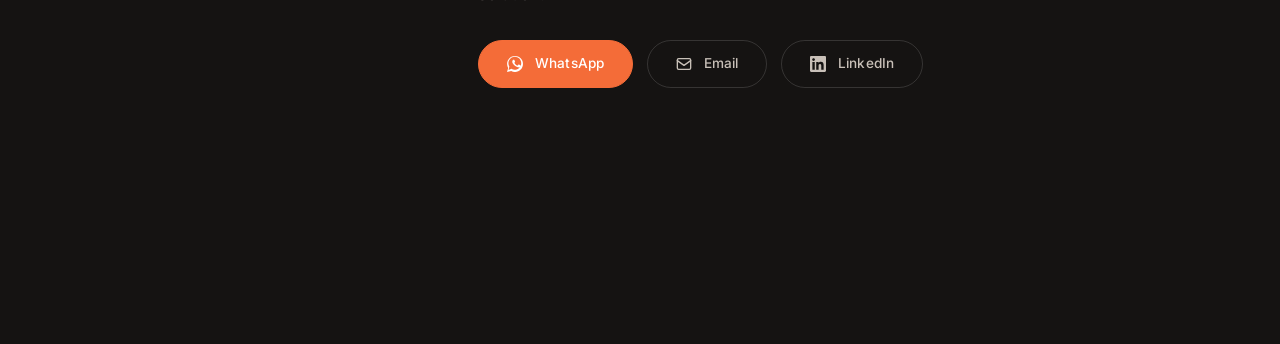
==== commit c50acb60: "feat: add Arya College and optimize thumbnail loading" ====
--- a/index.html
+++ b/index.html
@@ -15,6 +15,8 @@
   <meta name="twitter:title" content="Ajay Mathur — Freelance Web Developer">
   <link rel="preconnect" href="https://fonts.googleapis.com">
   <link rel="preconnect" href="https://fonts.gstatic.com" crossorigin>
+  <link rel="preconnect" href="https://api.microlink.io">
+  <link rel="dns-prefetch" href="https://api.microlink.io">
   <link rel="stylesheet" href="css/main.css?v=1.0.1">
   <link rel="stylesheet" href="css/pages.css">
   <link rel="stylesheet" href="css/mobile.css">
@@ -367,7 +369,7 @@
                 <span class="chrome-url">dezomkamal.com</span>
               </div>
               <div class="work-card__img-wrap">
-                <img src="https://api.microlink.io/?url=https%3A%2F%2Fdezomkamal.com&screenshot=true&meta=false&embed=screenshot.url&viewport.width=1280&viewport.height=800&waitFor=3000"
+                <img src="https://api.microlink.io/?url=https%3A%2F%2Fdezomkamal.com&screenshot=true&meta=false&embed=screenshot.url&viewport.width=1280&viewport.height=800&waitFor=1000"
                   alt="Dezom Kamal — Tour & Travel WordPress website" class="work-card__img" loading="lazy" width="1280" height="800">
               </div>
               <div class="work-card__info">
@@ -386,7 +388,7 @@
                 <span class="chrome-url">mountmonks.in</span>
               </div>
               <div class="work-card__img-wrap">
-                <img src="https://api.microlink.io/?url=https%3A%2F%2Fmountmonks.in&screenshot=true&meta=false&embed=screenshot.url&viewport.width=1280&viewport.height=800&waitFor=3000"
+                <img src="https://api.microlink.io/?url=https%3A%2F%2Fmountmonks.in&screenshot=true&meta=false&embed=screenshot.url&viewport.width=1280&viewport.height=800&waitFor=1000"
                   alt="MountMonks — Adventure Travel WordPress website" class="work-card__img" loading="lazy" width="1280" height="800">
               </div>
               <div class="work-card__info">
@@ -405,7 +407,7 @@
                 <span class="chrome-url">ridesntreks.in</span>
               </div>
               <div class="work-card__img-wrap">
-                <img src="https://api.microlink.io/?url=https%3A%2F%2Fridesntreks.in&screenshot=true&meta=false&embed=screenshot.url&viewport.width=1280&viewport.height=800&waitFor=3000"
+                <img src="https://api.microlink.io/?url=https%3A%2F%2Fridesntreks.in&screenshot=true&meta=false&embed=screenshot.url&viewport.width=1280&viewport.height=800&waitFor=1000"
                   alt="Rides & Treks — Adventure Travel & Tour booking custom website" class="work-card__img" loading="lazy" width="1280" height="800">
               </div>
               <div class="work-card__info">
@@ -424,7 +426,7 @@
                 <span class="chrome-url">kumararchitects.in</span>
               </div>
               <div class="work-card__img-wrap">
-                <img src="https://api.microlink.io/?url=https%3A%2F%2Fkumararchitects.in&screenshot=true&meta=false&embed=screenshot.url&viewport.width=1280&viewport.height=800&waitFor=3000"
+                <img src="https://api.microlink.io/?url=https%3A%2F%2Fkumararchitects.in&screenshot=true&meta=false&embed=screenshot.url&viewport.width=1280&viewport.height=800&waitFor=1000"
                   alt="Kumar Architects — Architecture firm website" class="work-card__img" loading="lazy" width="1280" height="800">
               </div>
               <div class="work-card__info">
@@ -443,7 +445,7 @@
                 <span class="chrome-url">js-instituteofdesign.com</span>
               </div>
               <div class="work-card__img-wrap">
-                <img src="https://api.microlink.io/?url=https%3A%2F%2Fjs-instituteofdesign.com&screenshot=true&meta=false&embed=screenshot.url&viewport.width=1280&viewport.height=800&waitFor=3000"
+                <img src="https://api.microlink.io/?url=https%3A%2F%2Fjs-instituteofdesign.com&screenshot=true&meta=false&embed=screenshot.url&viewport.width=1280&viewport.height=800&waitFor=1000"
                   alt="JS Institute of Design — Education website" class="work-card__img" loading="lazy" width="1280" height="800">
               </div>
               <div class="work-card__info">
@@ -455,14 +457,33 @@
               </div>
             </a>
 
-            <!-- 6: Rungta College (Education) -->
-            <a href="https://rungta.ac.in" target="_blank" rel="noopener noreferrer" class="work-card reveal reveal-delay-1" data-category="education" style="text-decoration: none; color: inherit;">
+            <!-- 6: Arya College Jaipur (Education) -->
+            <a href="https://aryacollege.org" target="_blank" rel="noopener noreferrer" class="work-card reveal reveal-delay-1" data-category="education" style="text-decoration: none; color: inherit;">
+              <div class="work-card__chrome" aria-hidden="true">
+                <span class="chrome-dot"></span><span class="chrome-dot"></span><span class="chrome-dot"></span>
+                <span class="chrome-url">aryacollege.org</span>
+              </div>
+              <div class="work-card__img-wrap">
+                <img src="https://api.microlink.io/?url=https%3A%2F%2Faryacollege.org&screenshot=true&meta=false&embed=screenshot.url&viewport.width=1280&viewport.height=800&waitFor=1000"
+                  alt="Arya College Jaipur — Higher Education Website" class="work-card__img" loading="lazy" width="1280" height="800">
+              </div>
+              <div class="work-card__info">
+                <div>
+                  <h3 class="work-card__title">Arya College Jaipur</h3>
+                  <p class="work-card__sub">WordPress CMS · Elementor Pro · Lead Generation</p>
+                </div>
+                <span class="work-card__badge">Higher Education</span>
+              </div>
+            </a>
+
+            <!-- 7: Rungta College (Education) -->
+            <a href="https://rungta.ac.in" target="_blank" rel="noopener noreferrer" class="work-card reveal" data-category="education" style="text-decoration: none; color: inherit;">
               <div class="work-card__chrome" aria-hidden="true">
                 <span class="chrome-dot"></span><span class="chrome-dot"></span><span class="chrome-dot"></span>
                 <span class="chrome-url">rungta.ac.in</span>
               </div>
               <div class="work-card__img-wrap">
-                <img src="https://api.microlink.io/?url=https%3A%2F%2Frungta.ac.in&screenshot=true&meta=false&embed=screenshot.url&viewport.width=1280&viewport.height=800&waitFor=3000"
+                <img src="https://api.microlink.io/?url=https%3A%2F%2Frungta.ac.in&screenshot=true&meta=false&embed=screenshot.url&viewport.width=1280&viewport.height=800&waitFor=1000"
                   alt="Rungta College — Higher Education website" class="work-card__img" loading="lazy" width="1280" height="800">
               </div>
               <div class="work-card__info">
@@ -474,14 +495,14 @@
               </div>
             </a>
 
-            <!-- 7: Universal AI University (Education) -->
-            <a href="https://universalai.in" target="_blank" rel="noopener noreferrer" class="work-card reveal" data-category="education" style="text-decoration: none; color: inherit;">
+            <!-- 8: Universal AI University (Education) -->
+            <a href="https://universalai.in" target="_blank" rel="noopener noreferrer" class="work-card reveal reveal-delay-1" data-category="education" style="text-decoration: none; color: inherit;">
               <div class="work-card__chrome" aria-hidden="true">
                 <span class="chrome-dot"></span><span class="chrome-dot"></span><span class="chrome-dot"></span>
                 <span class="chrome-url">universalai.in</span>
               </div>
               <div class="work-card__img-wrap">
-                <img src="https://api.microlink.io/?url=https%3A%2F%2Fwww.universalai.in&screenshot=true&meta=false&embed=screenshot.url&viewport.width=1280&viewport.height=800&waitFor=3000"
+                <img src="https://api.microlink.io/?url=https%3A%2F%2Fwww.universalai.in&screenshot=true&meta=false&embed=screenshot.url&viewport.width=1280&viewport.height=800&waitFor=1000"
                   alt="Universal AI University website" class="work-card__img" loading="lazy" width="1280" height="800">
               </div>
               <div class="work-card__info">
@@ -493,14 +514,14 @@
               </div>
             </a>
 
-            <!-- 8: Universal AI — BTech (Education) -->
-            <a href="https://btech.universalai.in" target="_blank" rel="noopener noreferrer" class="work-card reveal reveal-delay-1" data-category="education" style="text-decoration: none; color: inherit;">
+            <!-- 9: Universal AI — BTech (Education) -->
+            <a href="https://btech.universalai.in" target="_blank" rel="noopener noreferrer" class="work-card reveal" data-category="education" style="text-decoration: none; color: inherit;">
               <div class="work-card__chrome" aria-hidden="true">
                 <span class="chrome-dot"></span><span class="chrome-dot"></span><span class="chrome-dot"></span>
                 <span class="chrome-url">btech.universalai.in</span>
               </div>
               <div class="work-card__img-wrap">
-                <img src="https://api.microlink.io/?url=https%3A%2F%2Fbtech.universalai.in&screenshot=true&meta=false&embed=screenshot.url&viewport.width=1280&viewport.height=800&waitFor=3000"
+                <img src="https://api.microlink.io/?url=https%3A%2F%2Fbtech.universalai.in&screenshot=true&meta=false&embed=screenshot.url&viewport.width=1280&viewport.height=800&waitFor=1000"
                   alt="Universal AI BTech admissions landing page" class="work-card__img" loading="lazy" width="1280" height="800">
               </div>
               <div class="work-card__info">
@@ -512,14 +533,14 @@
               </div>
             </a>
 
-            <!-- 9: AJM Disposal (Corporate) -->
-            <a href="https://ajmdisposal.com" target="_blank" rel="noopener noreferrer" class="work-card reveal" data-category="corporate" style="text-decoration: none; color: inherit;">
+            <!-- 10: AJM Disposal (Corporate) -->
+            <a href="https://ajmdisposal.com" target="_blank" rel="noopener noreferrer" class="work-card reveal reveal-delay-1" data-category="corporate" style="text-decoration: none; color: inherit;">
               <div class="work-card__chrome" aria-hidden="true">
                 <span class="chrome-dot"></span><span class="chrome-dot"></span><span class="chrome-dot"></span>
                 <span class="chrome-url">ajmdisposal.com</span>
               </div>
               <div class="work-card__img-wrap">
-                <img src="https://api.microlink.io/?url=https%3A%2F%2Fajmdisposal.com&screenshot=true&meta=false&embed=screenshot.url&viewport.width=1280&viewport.height=800&waitFor=3000"
+                <img src="https://api.microlink.io/?url=https%3A%2F%2Fajmdisposal.com&screenshot=true&meta=false&embed=screenshot.url&viewport.width=1280&viewport.height=800&waitFor=1000"
                   alt="AJM Disposal — Enterprise services website" class="work-card__img" loading="lazy" width="1280" height="800">
               </div>
               <div class="work-card__info">
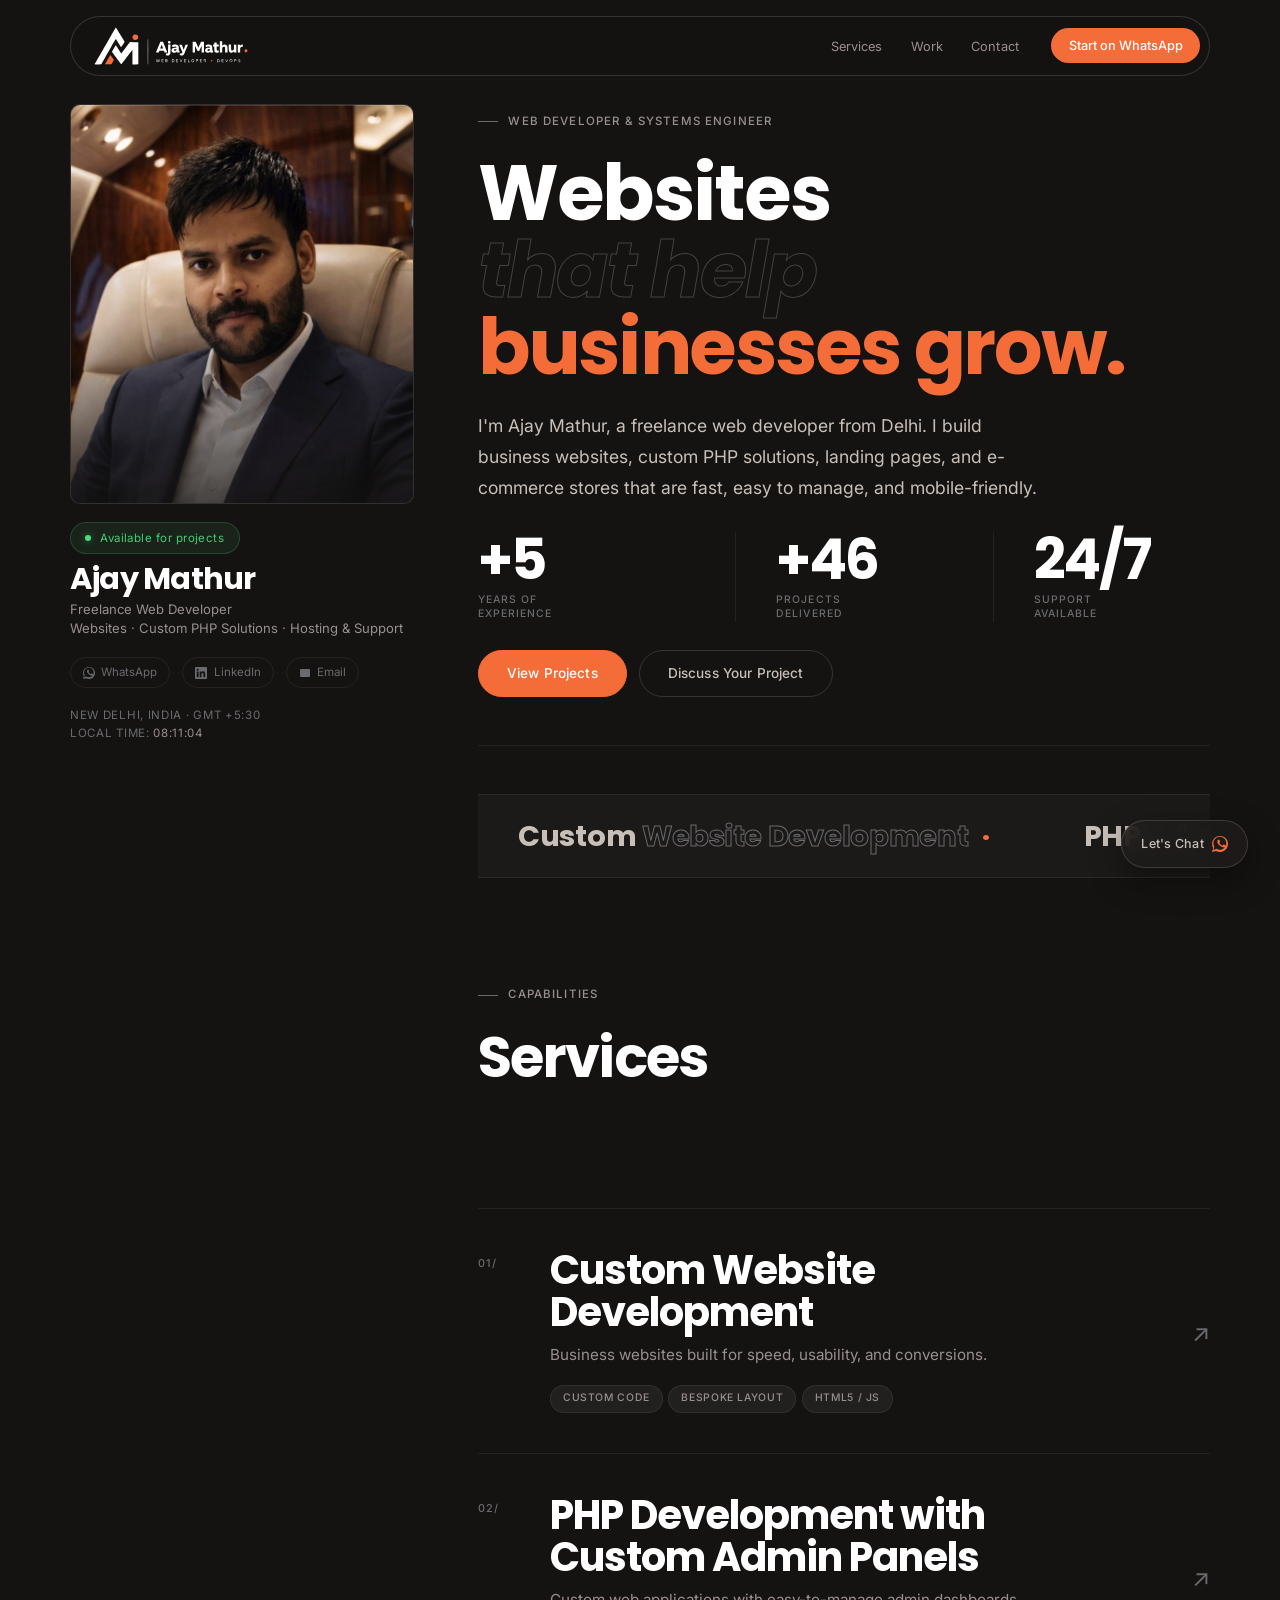
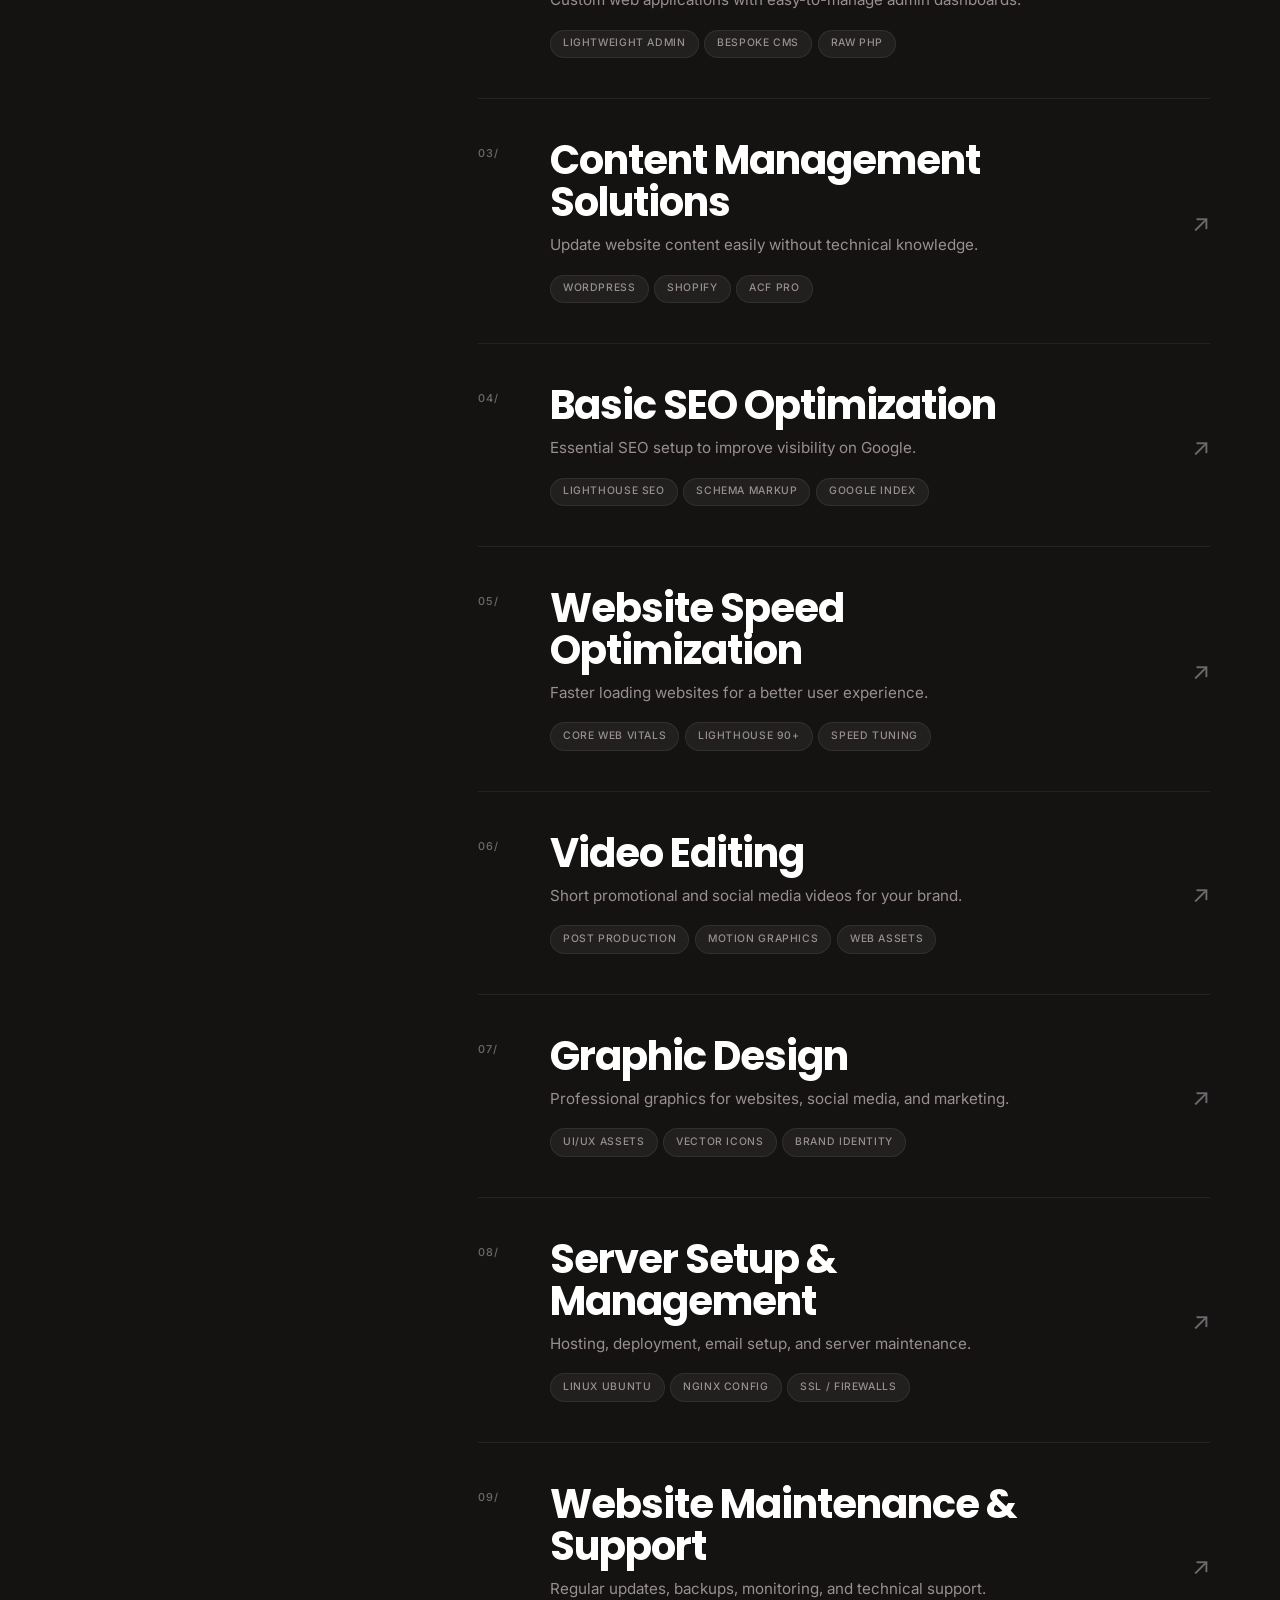
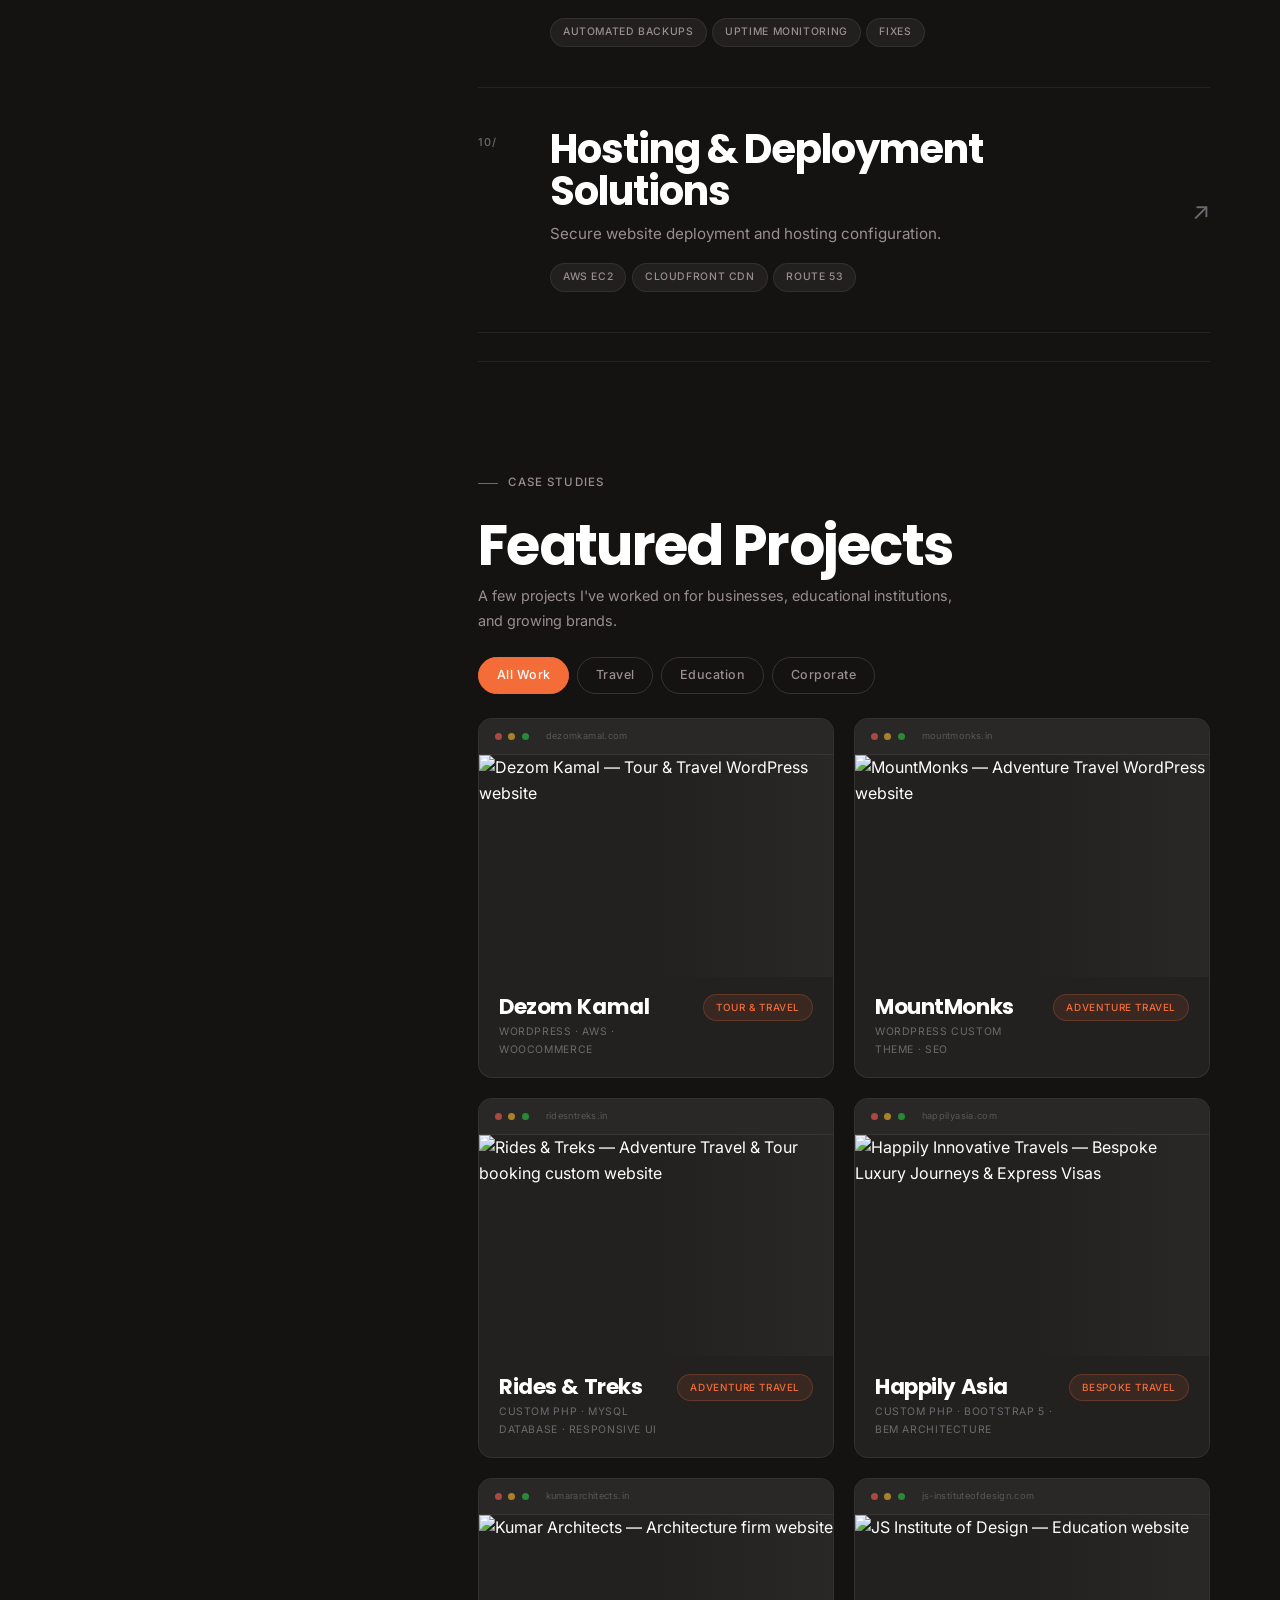
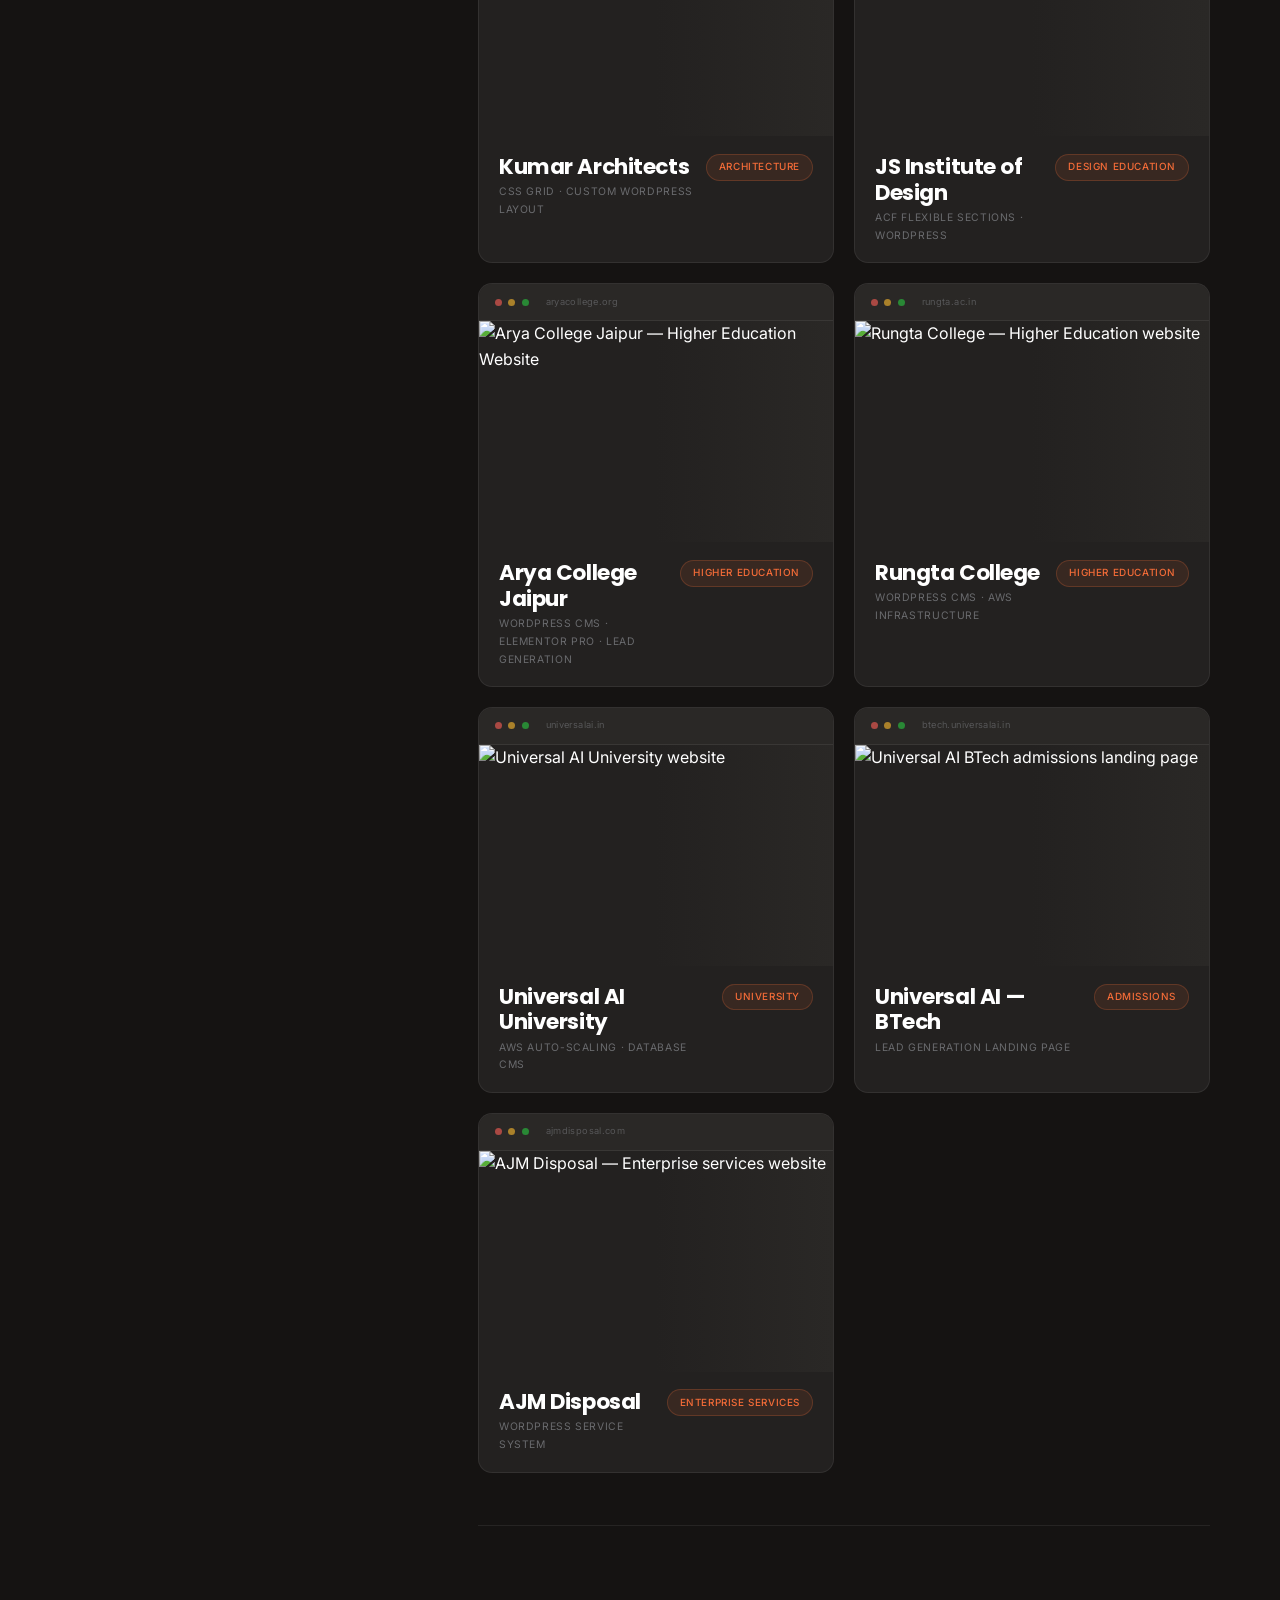
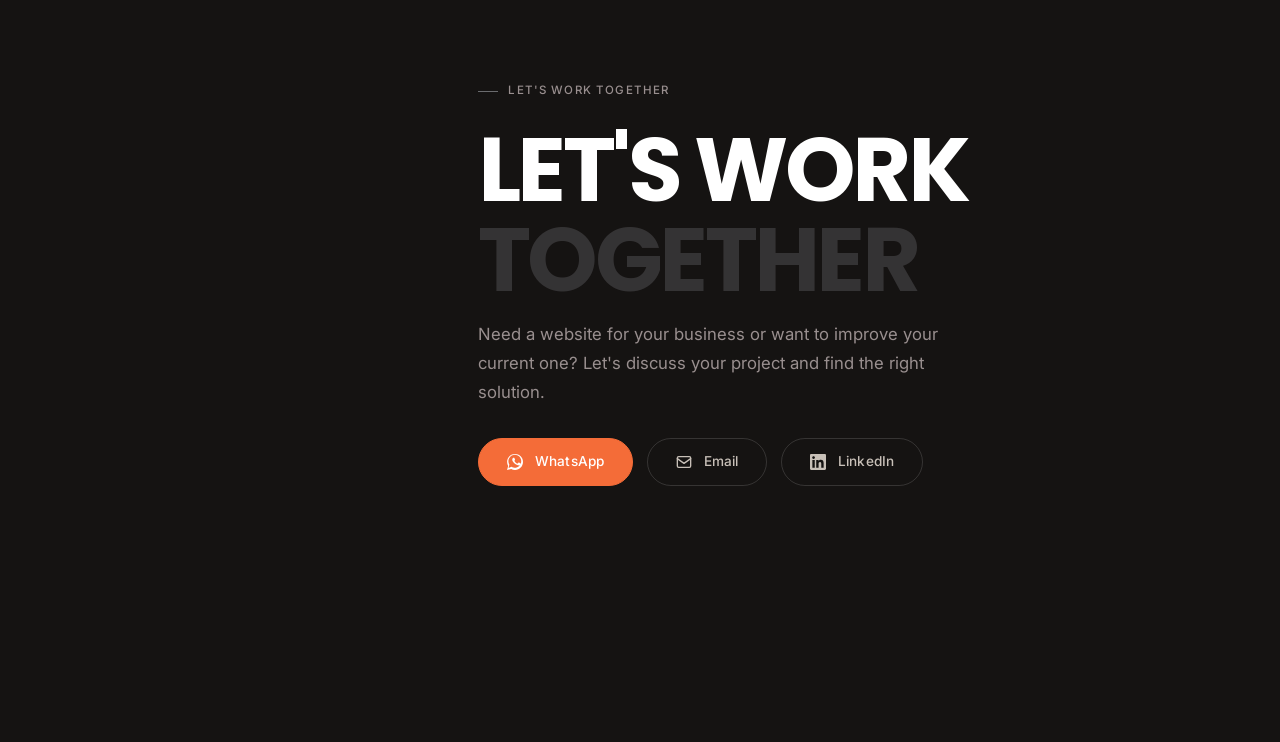
==== commit 9a6b4e06: "feat: add Happily Asia project to featured projects" ====
--- a/index.html
+++ b/index.html
@@ -419,8 +419,27 @@
               </div>
             </a>
 
-            <!-- 4: Kumar Architects (Corporate) -->
-            <a href="https://kumararchitects.in" target="_blank" rel="noopener noreferrer" class="work-card reveal reveal-delay-1" data-category="corporate" style="text-decoration: none; color: inherit;">
+            <!-- 4: Happily Asia (Travel) -->
+            <a href="https://happilyasia.com" target="_blank" rel="noopener noreferrer" class="work-card reveal reveal-delay-1" data-category="travel" style="text-decoration: none; color: inherit;">
+              <div class="work-card__chrome" aria-hidden="true">
+                <span class="chrome-dot"></span><span class="chrome-dot"></span><span class="chrome-dot"></span>
+                <span class="chrome-url">happilyasia.com</span>
+              </div>
+              <div class="work-card__img-wrap">
+                <img src="https://api.microlink.io/?url=https%3A%2F%2Fhappilyasia.com&screenshot=true&meta=false&embed=screenshot.url&viewport.width=1280&viewport.height=800&waitFor=1000"
+                  alt="Happily Innovative Travels — Bespoke Luxury Journeys & Express Visas" class="work-card__img" loading="lazy" width="1280" height="800">
+              </div>
+              <div class="work-card__info">
+                <div>
+                  <h3 class="work-card__title">Happily Asia</h3>
+                  <p class="work-card__sub">Custom PHP · Bootstrap 5 · BEM Architecture</p>
+                </div>
+                <span class="work-card__badge">Bespoke Travel</span>
+              </div>
+            </a>
+
+            <!-- 5: Kumar Architects (Corporate) -->
+            <a href="https://kumararchitects.in" target="_blank" rel="noopener noreferrer" class="work-card reveal" data-category="corporate" style="text-decoration: none; color: inherit;">
               <div class="work-card__chrome" aria-hidden="true">
                 <span class="chrome-dot"></span><span class="chrome-dot"></span><span class="chrome-dot"></span>
                 <span class="chrome-url">kumararchitects.in</span>
@@ -438,8 +457,8 @@
               </div>
             </a>
 
-            <!-- 5: JS Institute of Design (Education) -->
-            <a href="https://js-instituteofdesign.com" target="_blank" rel="noopener noreferrer" class="work-card reveal" data-category="education" style="text-decoration: none; color: inherit;">
+            <!-- 6: JS Institute of Design (Education) -->
+            <a href="https://js-instituteofdesign.com" target="_blank" rel="noopener noreferrer" class="work-card reveal reveal-delay-1" data-category="education" style="text-decoration: none; color: inherit;">
               <div class="work-card__chrome" aria-hidden="true">
                 <span class="chrome-dot"></span><span class="chrome-dot"></span><span class="chrome-dot"></span>
                 <span class="chrome-url">js-instituteofdesign.com</span>
@@ -457,8 +476,8 @@
               </div>
             </a>
 
-            <!-- 6: Arya College Jaipur (Education) -->
-            <a href="https://aryacollege.org" target="_blank" rel="noopener noreferrer" class="work-card reveal reveal-delay-1" data-category="education" style="text-decoration: none; color: inherit;">
+            <!-- 7: Arya College Jaipur (Education) -->
+            <a href="https://aryacollege.org" target="_blank" rel="noopener noreferrer" class="work-card reveal" data-category="education" style="text-decoration: none; color: inherit;">
               <div class="work-card__chrome" aria-hidden="true">
                 <span class="chrome-dot"></span><span class="chrome-dot"></span><span class="chrome-dot"></span>
                 <span class="chrome-url">aryacollege.org</span>
@@ -476,8 +495,8 @@
               </div>
             </a>
 
-            <!-- 7: Rungta College (Education) -->
-            <a href="https://rungta.ac.in" target="_blank" rel="noopener noreferrer" class="work-card reveal" data-category="education" style="text-decoration: none; color: inherit;">
+            <!-- 8: Rungta College (Education) -->
+            <a href="https://rungta.ac.in" target="_blank" rel="noopener noreferrer" class="work-card reveal reveal-delay-1" data-category="education" style="text-decoration: none; color: inherit;">
               <div class="work-card__chrome" aria-hidden="true">
                 <span class="chrome-dot"></span><span class="chrome-dot"></span><span class="chrome-dot"></span>
                 <span class="chrome-url">rungta.ac.in</span>
@@ -495,8 +514,8 @@
               </div>
             </a>
 
-            <!-- 8: Universal AI University (Education) -->
-            <a href="https://universalai.in" target="_blank" rel="noopener noreferrer" class="work-card reveal reveal-delay-1" data-category="education" style="text-decoration: none; color: inherit;">
+            <!-- 9: Universal AI University (Education) -->
+            <a href="https://universalai.in" target="_blank" rel="noopener noreferrer" class="work-card reveal" data-category="education" style="text-decoration: none; color: inherit;">
               <div class="work-card__chrome" aria-hidden="true">
                 <span class="chrome-dot"></span><span class="chrome-dot"></span><span class="chrome-dot"></span>
                 <span class="chrome-url">universalai.in</span>
@@ -514,8 +533,8 @@
               </div>
             </a>
 
-            <!-- 9: Universal AI — BTech (Education) -->
-            <a href="https://btech.universalai.in" target="_blank" rel="noopener noreferrer" class="work-card reveal" data-category="education" style="text-decoration: none; color: inherit;">
+            <!-- 10: Universal AI — BTech (Education) -->
+            <a href="https://btech.universalai.in" target="_blank" rel="noopener noreferrer" class="work-card reveal reveal-delay-1" data-category="education" style="text-decoration: none; color: inherit;">
               <div class="work-card__chrome" aria-hidden="true">
                 <span class="chrome-dot"></span><span class="chrome-dot"></span><span class="chrome-dot"></span>
                 <span class="chrome-url">btech.universalai.in</span>
@@ -533,8 +552,8 @@
               </div>
             </a>
 
-            <!-- 10: AJM Disposal (Corporate) -->
-            <a href="https://ajmdisposal.com" target="_blank" rel="noopener noreferrer" class="work-card reveal reveal-delay-1" data-category="corporate" style="text-decoration: none; color: inherit;">
+            <!-- 11: AJM Disposal (Corporate) -->
+            <a href="https://ajmdisposal.com" target="_blank" rel="noopener noreferrer" class="work-card reveal" data-category="corporate" style="text-decoration: none; color: inherit;">
               <div class="work-card__chrome" aria-hidden="true">
                 <span class="chrome-dot"></span><span class="chrome-dot"></span><span class="chrome-dot"></span>
                 <span class="chrome-url">ajmdisposal.com</span>
